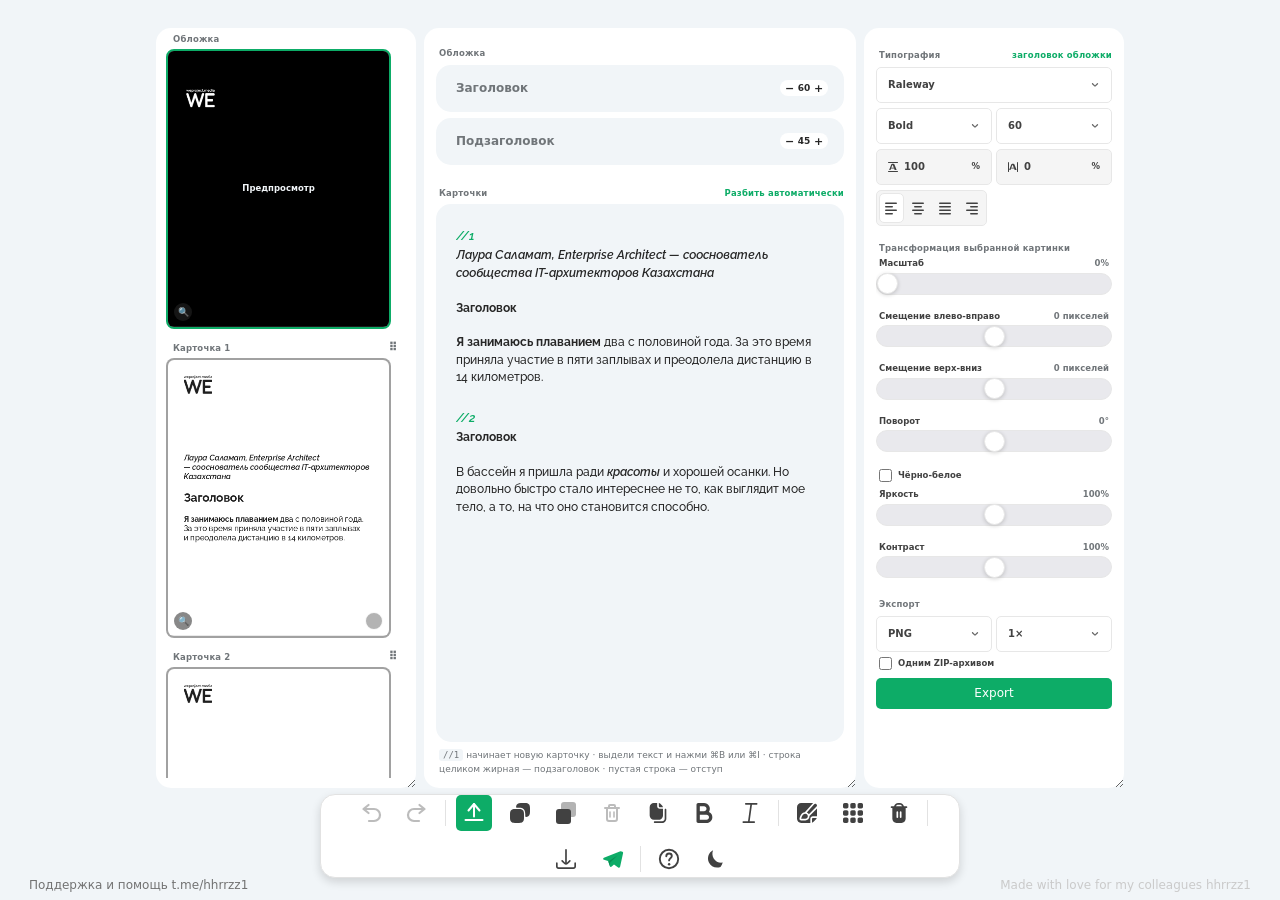
==== index.html @ 438d6b59 "Add stock photo search (Pixabay + Pexels + Openverse) New magnifying-glass button on every non-video" ====
<!DOCTYPE html>
<html lang="ru">
<head>
<meta charset="utf-8">
<meta name="viewport" content="width=device-width, initial-scale=1">
<title>Card Maker</title>
<link rel="manifest" href="manifest.webmanifest">
<meta name="theme-color" content="#0dac67">
<script>
// применяем сохранённый выбор темы до отрисовки CSS, чтобы не мелькала не та тема
try {
  var t = localStorage.getItem('cardmaker.theme.v1');
  if (t === 'dark' || t === 'light') document.documentElement.dataset.theme = t;
} catch (e) { /* приватный режим — тема просто пойдёт по системной настройке */ }
</script>
<style>
@font-face{font-family:'CardFont';font-weight:700;font-style:normal;font-display:block;src:url([data-uri]) format('truetype')}
@font-face{font-family:'CardFont';font-weight:500;font-style:normal;font-display:block;src:url([data-uri]) format('truetype')}
@font-face{font-family:'CardFont';font-weight:600;font-style:italic;font-display:block;src:url([data-uri]) format('truetype')}
:root {
  --bg: #f1f5f8;
  --white: #fff;
  --border: #e2e2e2;
  --hair: #e7e7e7;
  --ink: #272727;
  --muted: #707579;
  --field: #f5f5f5;
  --control: #414141;
  --green: #0dac67;
  --green-dark: #0b9a5c;
  --placeholder: #a1a1a1;
  --scrollbar: #dcdcdc;
  --track: #e9e9ed;
  --footer-muted: #cacaca;
  --footer-link: #727272;
  --menu-hover: #f4f7f9;
  --modal-text: #3d4348;
  --control-hover-border: #cfd6dc;
  --warn: #d98c00;
  --icon-bg: #fff;
  --icon-fg: #414141;
  /* текст/значок поверх постоянно цветной (зелёной/оранжевой) плашки —
     не меняется с темой, в отличие от --white (это цвет поверхности) */
  --on-accent: #fff;
  /* подпись-водяной знак на пустом превью (.frame .empty) лежит поверх
     фиксированного брендового фона (чёрная обложка, серая рамка карточки),
     а не поверх интерфейса — держим её светлой независимо от темы, иначе
     в тёмной теме она сливается с тёмным --bg и становится невидимой */
  --empty-label: #f1f5f8;
  --ui: "Inter", -apple-system, BlinkMacSystemFont, "Segoe UI", system-ui, sans-serif;
}

/*
 * Тёмная тема: по умолчанию следует системной настройке (@media), явный
 * выбор пользователя (кнопка в нижней панели, см. toggleTheme в app.js)
 * перекрывает её через data-theme на <html> — поэтому набор переменных
 * ниже продублирован для обоих случаев, а не вынесен в общий класс.
 * Сами SVG-иконки (brand/icons/*.svg) вставляются в DOM как инлайн-разметка
 * (см. paintIcons) и красятся через var(--icon-bg)/var(--icon-fg)/var(--control) —
 * отдельного набора иконок для тёмной темы не нужно.
 */
@media (prefers-color-scheme: dark) {
  :root:not([data-theme="light"]) {
    --bg: #14171b;
    --white: #1e2227;
    --border: #2c3137;
    --hair: #33383e;
    --ink: #eceef0;
    --muted: #8a919b;
    --field: #262b31;
    --control: #cfd3d8;
    --placeholder: #3a3f46;
    --scrollbar: #3a4046;
    --track: #2b3036;
    --footer-muted: #4b5157;
    --footer-link: #8a919b;
    --menu-hover: #262b31;
    --modal-text: #c7cbd1;
    --control-hover-border: #3d434a;
    --icon-bg: #262b31;
    --icon-fg: #e5e7ea;
  }
}
:root[data-theme="dark"] {
  --bg: #14171b;
  --white: #1e2227;
  --border: #2c3137;
  --hair: #33383e;
  --ink: #eceef0;
  --muted: #8a919b;
  --field: #262b31;
  --control: #cfd3d8;
  --placeholder: #3a3f46;
  --scrollbar: #3a4046;
  --track: #2b3036;
  --footer-muted: #4b5157;
  --footer-link: #8a919b;
  --menu-hover: #262b31;
  --modal-text: #c7cbd1;
  --control-hover-border: #3d434a;
  --icon-bg: #262b31;
  --icon-fg: #e5e7ea;
}

* { box-sizing: border-box; }

html, body {
  margin: 0;
  background: var(--bg);
  color: var(--ink);
  font-family: var(--ui);
  -webkit-font-smoothing: antialiased;
}

body {
  min-height: 100vh;
  padding: 28px 16px 110px;
  display: flex;
  justify-content: center;
  align-items: flex-start;
}

.workspace {
  display: flex;
  gap: 8px;
  width: 968px;
  max-width: 100%;
}

.panel {
  background: var(--white);
  border-radius: 15px;
  height: 797px;
  min-height: 320px;
  min-width: 220px;
  max-height: calc(100vh - 140px);
  display: flex;
  flex-direction: column;
  overflow: hidden;
  /* угол панели можно тянуть, меняя её ширину и высоту */
  resize: both;
}

.panel-previews { width: 260px; flex: none; padding: 7px 10px 10px; }
.panel-editor   { width: 432px; flex: 1 1 auto; min-width: 0; padding: 21px 12px 12px; }
.panel-tools    { width: 260px; flex: none; padding: 23px 12px 12px; }

.scroll { flex: 1; overflow-y: auto; overflow-x: hidden; scrollbar-width: thin; scrollbar-color: var(--scrollbar) transparent; }
.scroll::-webkit-scrollbar { width: 4px; }
.scroll::-webkit-scrollbar-thumb { background: var(--scrollbar); border-radius: 20px; }
.scroll::-webkit-scrollbar-track { background: transparent; }

.section-label {
  font: 600 8.5px/1 var(--ui);
  color: var(--muted);
  letter-spacing: .02em;
  margin: 0 0 7px 3px;
  display: flex;
  align-items: baseline;
  justify-content: space-between;
  gap: 8px;
}
.section-label.spaced { margin-top: 18px; }
.section-label .scope { color: var(--green); text-transform: none; }

.btn-ghost {
  border: 0;
  background: transparent;
  color: var(--green);
  font: 600 8.5px/1 var(--ui);
  letter-spacing: .02em;
  cursor: pointer;
  padding: 0;
  white-space: nowrap;
}
.btn-ghost:hover { color: var(--green-dark); text-decoration: underline; }

.frame .warn {
  display: none;
  position: absolute;
  top: 6px; right: 6px;
  width: 16px; height: 16px;
  border-radius: 50%;
  background: var(--warn);
  color: var(--on-accent);
  font: 700 10px/16px var(--ui);
  text-align: center;
  pointer-events: none;
}
.frame.overflow .warn { display: block; }

.frame .remove-photo {
  display: none;
  position: absolute;
  top: 6px; left: 6px;
  width: 18px; height: 18px;
  border: 0;
  border-radius: 50%;
  background: rgba(39, 39, 39, .55);
  color: var(--on-accent);
  font: 700 10px/18px var(--ui);
  text-align: center;
  padding: 0;
  cursor: pointer;
}
.frame .remove-photo:hover { background: rgba(39, 39, 39, .8); }
.frame.has-photo .remove-photo { display: block; }

.frame .select-badge {
  position: absolute;
  bottom: 6px; right: 6px;
  width: 18px; height: 18px;
  border-radius: 50%;
  border: 1.5px solid rgba(255, 255, 255, .9);
  background: rgba(39, 39, 39, .35);
  padding: 0;
  cursor: pointer;
}
.frame .select-badge:hover { background: rgba(39, 39, 39, .55); }
.frame.multi-selected .select-badge {
  background: var(--green);
  border-color: var(--green);
}
.frame.multi-selected .select-badge::after {
  content: '✓';
  display: block;
  color: var(--on-accent);
  font: 700 11px/16px var(--ui);
}
.frame.multi-selected { box-shadow: 0 0 0 2px var(--green) inset; }

.frame .edit-trim {
  display: none;
  position: absolute;
  bottom: 6px; left: 6px;
  width: 18px; height: 18px;
  border: 0;
  border-radius: 50%;
  background: rgba(39, 39, 39, .55);
  color: var(--on-accent);
  font: 700 9px/18px var(--ui);
  text-align: center;
  padding: 0;
  cursor: pointer;
}
.frame .edit-trim:hover { background: rgba(39, 39, 39, .8); }
.frame.has-video .edit-trim { display: block; }

.frame .play-video {
  display: none;
  position: absolute;
  top: 50%; left: 50%;
  transform: translate(-50%, -50%);
  width: 34px; height: 34px;
  border: 0;
  border-radius: 50%;
  background: rgba(39, 39, 39, .5);
  color: var(--on-accent);
  font: 700 13px/34px var(--ui);
  text-align: center;
  padding: 0 0 0 2px;
  cursor: pointer;
}
.frame .play-video:hover { background: rgba(39, 39, 39, .75); }
.frame.has-video .play-video { display: block; }

/* ------------------------------------------------------------ превью */

.previews { display: flex; flex-direction: column; gap: 12px; padding-right: 6px; }
.preview-item { display: flex; flex-direction: column; gap: 5px; }
.preview-item > .section-label { margin: 0 0 0 7px; }

.frame {
  position: relative;
  width: 100%;
  max-width: 225px;
  border-radius: 8px;
  overflow: hidden;
  background: var(--placeholder);
  border: 2px solid transparent;
  cursor: grab;
  transition: border-color .12s ease;
}
.frame:active { cursor: grabbing; }
.frame.selected { border-color: var(--green); }
.frame.dropping { border-color: var(--green); filter: brightness(1.05); }
.frame.dragging { opacity: .4; }

.drag-handle {
  cursor: grab;
  color: var(--muted);
  font-size: 12px;
  line-height: 1;
  padding: 0 2px;
}
.drag-handle:active { cursor: grabbing; }
.frame canvas { display: block; width: 100%; height: auto; }
.frame .empty {
  position: absolute; inset: 0;
  display: grid; place-items: center;
  font: 600 8.5px/1.5 var(--ui);
  color: var(--empty-label);
  text-align: center; padding: 0 16px;
  pointer-events: none;
}

/* ----------------------------------------------------------- редактор */

.field {
  width: 100%;
  height: 47px;
  background: var(--bg);
  border-radius: 15px;
  display: flex;
  align-items: center;
  gap: 8px;
  padding: 0 16px 0 20px;
  margin-bottom: 6px;
}
.field input {
  flex: 1; min-width: 0;
  border: 0; background: transparent;
  font: 600 12px/1 var(--ui);
  color: var(--ink);
  padding: 0;
}
.field input:focus { outline: none; }
.field input::placeholder { color: var(--muted); }

.stepper {
  flex: none;
  height: 16px;
  min-width: 42px;
  background: var(--white);
  border-radius: 18px;
  display: flex;
  align-items: center;
  justify-content: space-between;
  padding: 0 4px;
}
.stepper button {
  width: 11px; height: 14px;
  border: 0; background: transparent;
  color: var(--ink);
  font: 600 11px/1 var(--ui);
  cursor: pointer; padding: 0;
}
.stepper button:hover { color: var(--green); }
.stepper output {
  font: 600 9px/1 var(--ui);
  color: var(--ink);
  font-variant-numeric: tabular-nums;
  min-width: 18px; text-align: center;
}

.editor-area {
  flex: 1;
  min-height: 200px;
  background: var(--bg);
  border-radius: 15px;
  padding: 18px 20px;
  display: flex;
}
.rich-editor {
  flex: 1;
  overflow-y: auto;
  font: 500 12px/1.45 "CardFont", var(--ui);
  color: var(--ink);
  outline: none;
  white-space: pre-wrap;
  word-break: break-word;
}
.rich-editor:empty::before {
  content: attr(data-placeholder);
  color: var(--muted);
}
.rich-editor b { font-weight: 700; }
.rich-editor i { font-style: italic; }
.rich-editor .ed-card {
  color: var(--green);
  font-weight: 700;
  font-style: italic;
  margin: 6px 0 2px;
}

.markup-hint {
  font: 500 9px/1.5 var(--ui);
  color: var(--muted);
  margin: 7px 3px 0;
}
.markup-hint code {
  font-family: ui-monospace, SFMono-Regular, Menlo, monospace;
  background: var(--bg);
  border-radius: 3px;
  padding: 1px 4px;
}

/* ------------------------------------------------------- панель справа */

.control-row { display: flex; gap: 4px; margin-bottom: 5px; }

.control {
  height: 36px;
  border: .5px solid var(--hair);
  border-radius: 5px;
  background: var(--white);
  display: flex;
  align-items: center;
  gap: 6px;
  padding: 0 11px;
  font: 600 8.5px/1 var(--ui);
  color: var(--control);
  cursor: pointer;
  position: relative;
  flex: 1;
  min-width: 0;
}
.control.wide { width: 100%; }
.control.muted { background: var(--field); cursor: default; }
.control:focus-visible { outline: 2px solid var(--green); outline-offset: 1px; }

.control select {
  appearance: none;
  border: 0; background: transparent;
  font: 600 10px/1 var(--ui);
  color: var(--control);
  cursor: pointer;
  /* нажатие срабатывает по всей плашке, а не по надписи */
  position: absolute;
  inset: 0;
  width: 100%;
  padding: 0 26px 0 11px;
}
.control select:focus { outline: none; }

.control input[type="number"] {
  border: 0; background: transparent;
  font: 600 10px/1 var(--ui);
  color: var(--control);
  width: 100%; min-width: 0;
  height: 100%;
  padding: 0;
  -moz-appearance: textfield;
}
.control input[type="number"]::-webkit-outer-spin-button,
.control input[type="number"]::-webkit-inner-spin-button { -webkit-appearance: none; margin: 0; }
.control input:focus { outline: none; }

.control .icon { flex: none; width: 10px; height: 10px; display: block; }
.control .caret {
  flex: none; width: 10px; height: 10px; opacity: .8;
  margin-left: auto;
  position: relative;
  pointer-events: none;
}
.control:hover { border-color: var(--control-hover-border); }

.align-group {
  height: 36px;
  border: .5px solid var(--hair);
  border-radius: 5px;
  background: var(--field);
  display: flex;
  align-items: center;
  gap: 2px;
  padding: 2px;
  width: 111px;
}
.align-group button {
  width: 27px; height: 30px;
  border: .5px solid transparent;
  border-radius: 5px;
  background: transparent;
  display: grid; place-items: center;
  cursor: pointer;
  color: var(--control);
  padding: 0;
}
.align-group button.active { background: var(--white); border-color: var(--hair); }
.align-group svg { width: 14px; height: 14px; display: block; pointer-events: none; }

.control-check {
  display: flex;
  align-items: center;
  gap: 6px;
  margin: 0 3px 8px;
  font: 600 8.5px/1 var(--ui);
  color: var(--control);
  cursor: pointer;
}
.control-check input { margin: 0; }

.btn-green {
  height: 31px;
  flex: 1;
  background: var(--green);
  color: var(--on-accent);
  border: 0; border-radius: 5px;
  font: 400 12px/1 var(--ui);
  cursor: pointer;
}
.btn-green:hover { background: var(--green-dark); }

.range-row { margin-bottom: 13px; }
.range-head {
  display: flex;
  justify-content: space-between;
  align-items: baseline;
  gap: 8px;
  margin: 0 3px 5px;
  font: 600 8.5px/1 var(--ui);
  color: var(--control);
}
.range-head output { color: var(--muted); font-variant-numeric: tabular-nums; white-space: nowrap; }
.range-row input[type="range"] {
  -webkit-appearance: none; appearance: none;
  width: 100%;
  height: 22px;
  margin: 0;
  background-clip: content-box;
  padding: 7px 0;
  border-radius: 57px;
  background: var(--track);
  border: .5px solid var(--hair);
  cursor: pointer;
}
.range-row input[type="range"]::-webkit-slider-thumb {
  -webkit-appearance: none;
  width: 21px; height: 21px;
  border-radius: 50%;
  background: var(--white);
  border: .5px solid var(--hair);
  box-shadow: 0 1px 4px rgba(0, 0, 0, .18);
  cursor: grab;
}
.range-row input[type="range"]::-moz-range-thumb {
  width: 21px; height: 21px;
  border-radius: 50%;
  background: var(--white);
  border: .5px solid var(--hair);
  box-shadow: 0 1px 4px rgba(0, 0, 0, .18);
  cursor: grab;
}

.page-footer {
  position: fixed;
  left: 0; right: 0; bottom: 6px;
  display: flex;
  justify-content: space-between;
  padding: 0 29px 0 29px;
  font: 400 12px/1.3 var(--ui);
  color: var(--footer-muted);
  pointer-events: none;
}
.page-footer a { color: var(--footer-link); text-decoration: none; pointer-events: auto; }
.page-footer a:hover { color: var(--green); }

.tools-status {
  font: 500 9px/1.4 var(--ui);
  color: var(--muted);
  margin-top: 12px;
  min-height: 26px;
}

.export-progress {
  height: 5px;
  border-radius: 3px;
  background: var(--track);
  margin-top: 10px;
  overflow: hidden;
}
.export-progress[hidden] { display: none; }
.export-progress-bar {
  height: 100%;
  width: 0%;
  background: var(--green);
  transition: width .15s ease;
}

/* -------------------------------------------------------- нижняя панель */

.bar {
  position: fixed;
  left: 50%;
  bottom: calc(22px + env(safe-area-inset-bottom, 0px));
  transform: translateX(-50%);
  max-width: calc(100vw - 24px);
  min-height: 56px;
  flex-wrap: wrap;
  justify-content: center;
  background: var(--white);
  border: 1px solid var(--border);
  border-radius: 15px;
  box-shadow: 0 4px 10.1px rgba(0, 0, 0, .14);
  display: flex;
  align-items: center;
  gap: 10px;
  padding: 0 15px;
  z-index: 30;
}
.bar button {
  border: 0; background: transparent;
  padding: 0; cursor: pointer;
  border-radius: 5px;
  display: grid; place-items: center;
  width: 36px; height: 36px;
  flex: none;
}
.bar button svg { display: block; width: 36px; height: 36px; }
.bar button.small svg { width: 30px; height: 30px; }
.bar button:hover { filter: brightness(.94); }
.bar button:disabled { opacity: .35; cursor: default; pointer-events: none; }
.bar button.active { box-shadow: 0 0 0 2px var(--green); border-radius: 7px; }
.bar .sep { width: 1px; height: 26px; background: var(--border); flex: none; }

/* -------------------------------------------------------------- меню */

.modal {
  position: fixed;
  inset: 0;
  background: rgba(20, 28, 36, .38);
  display: grid;
  place-items: center;
  z-index: 60;
  padding: 24px;
}
.modal[hidden] { display: none; }
.modal-card {
  position: relative;
  background: var(--white);
  border-radius: 15px;
  width: 560px;
  max-width: 100%;
  max-height: 80vh;
  overflow-y: auto;
  padding: 26px 30px 30px;
  box-shadow: 0 18px 50px rgba(0, 0, 0, .22);
}
.modal-close {
  position: absolute;
  top: 14px; right: 14px;
  width: 26px; height: 26px;
  border: 0; border-radius: 6px;
  background: var(--bg);
  color: var(--muted);
  cursor: pointer;
  font-size: 12px;
}
.modal-close:hover { color: var(--ink); }
.modal-body h2 { font: 600 17px/1.3 var(--ui); margin: 0 0 4px; }
.modal-body h3 { font: 600 12px/1.3 var(--ui); margin: 18px 0 5px; color: var(--green); }
.modal-body p { font: 400 12px/1.55 var(--ui); margin: 0; color: var(--modal-text); }

.video-trim-row { margin-top: 16px; }
.video-trim-row + .video-trim-row { padding-top: 16px; border-top: 1px solid var(--hair); }
.video-trim-row .section-label { margin-bottom: 6px; }
.video-trim-actions { display: flex; justify-content: flex-end; gap: 10px; margin-top: 18px; }

.vt-video-wrap { margin-top: 10px; border-radius: 10px; overflow: hidden; background: #000; }
.vt-video-wrap video { display: block; width: 100%; max-height: 220px; }

.vt-scrubber {
  position: relative;
  height: 26px;
  margin-top: 10px;
  background: var(--track);
  border: .5px solid var(--hair);
  border-radius: 6px;
}
.vt-fill {
  position: absolute;
  top: 0; bottom: 0;
  background: var(--green);
  opacity: .3;
  border-radius: 6px;
  pointer-events: none;
}
.vt-handle {
  position: absolute;
  top: -3px; bottom: -3px;
  width: 12px;
  transform: translateX(-50%);
  border: 0; border-radius: 4px;
  background: var(--green);
  box-shadow: 0 1px 4px rgba(0, 0, 0, .25);
  cursor: ew-resize;
  padding: 0;
  touch-action: none;
}
.vt-handle:hover, .vt-handle:active { background: var(--green-dark); }

.vt-fields { align-items: center; margin-top: 10px; }
.vt-preview-btn { flex: none; white-space: nowrap; }

.modal-card-wide { width: 860px; }

.sp-controls { display: flex; gap: 8px; margin-top: 14px; }
.sp-query {
  flex: 1;
  height: 36px;
  border: .5px solid var(--hair);
  border-radius: 5px;
  background: var(--white);
  padding: 0 11px;
  font: 600 12px/1 var(--ui);
  color: var(--ink);
}
.sp-query::placeholder { color: var(--muted); }
.sp-query:focus { outline: 2px solid var(--green); outline-offset: 1px; }
.sp-orientation { flex: none; width: 168px; }
#spSearchBtn { flex: none; width: auto; padding: 0 18px; }

.sp-status {
  font: 500 9px/1.4 var(--ui);
  color: var(--muted);
  min-height: 14px;
  margin: 10px 0 0;
}

.sp-grid {
  display: grid;
  grid-template-columns: repeat(auto-fill, minmax(140px, 1fr));
  gap: 8px;
  margin-top: 10px;
  max-height: 50vh;
  overflow-y: auto;
}
.sp-thumb {
  position: relative;
  border: 0;
  border-radius: 8px;
  overflow: hidden;
  background: var(--field);
  aspect-ratio: 4 / 3;
  padding: 0;
  cursor: pointer;
}
.sp-thumb img { display: block; width: 100%; height: 100%; object-fit: cover; }
.sp-thumb:hover { box-shadow: 0 0 0 2px var(--green) inset; }
.sp-source {
  position: absolute;
  bottom: 4px; left: 4px;
  padding: 2px 6px;
  border-radius: 4px;
  background: rgba(0, 0, 0, .55);
  color: var(--on-accent);
  font: 600 8px/1.4 var(--ui);
}
.sp-more-row { display: flex; justify-content: center; margin-top: 14px; }

.frame .find-photo {
  display: none;
  position: absolute;
  bottom: 6px; left: 6px;
  width: 18px; height: 18px;
  border: 0;
  border-radius: 50%;
  background: rgba(39, 39, 39, .55);
  color: var(--on-accent);
  font: 700 9px/18px var(--ui);
  text-align: center;
  padding: 0;
  cursor: pointer;
}
.frame .find-photo:hover { background: rgba(39, 39, 39, .8); }
.frame:not(.has-video) .find-photo { display: block; }

.menu {
  position: fixed;
  z-index: 50;
  min-width: 190px;
  background: var(--white);
  border: 1px solid var(--border);
  border-radius: 10px;
  box-shadow: 0 8px 24px rgba(0, 0, 0, .14);
  padding: 5px;
  display: none;
}
.menu.open { display: block; }
.menu button {
  display: flex; align-items: center; gap: 8px;
  width: 100%; border: 0; background: transparent;
  text-align: left;
  font: 500 12px/1 var(--ui);
  color: var(--ink);
  padding: 8px 9px; border-radius: 6px; cursor: pointer;
}
.menu button:hover { background: var(--menu-hover); }
.menu button .tick { width: 12px; color: var(--green); }
.menu hr { border: 0; border-top: 1px solid var(--border); margin: 5px 2px; }
.menu .group-label { font: 600 10px/1 var(--ui); color: var(--muted); padding: 7px 9px 5px; }

.slider { padding: 6px 9px 10px; }
.slider-head {
  display: flex; justify-content: space-between; align-items: baseline;
  font: 500 12px/1 var(--ui); color: var(--ink); margin-bottom: 7px;
}
.slider-head output { font: 600 11px/1 var(--ui); color: var(--muted); font-variant-numeric: tabular-nums; }
.slider input[type="range"] { width: 100%; margin: 0; accent-color: var(--green); cursor: pointer; }

/* ------------------------------------------------------------ адаптив */

/* --- планшет и узкое окно: панели в столбик */
@media (max-width: 1000px) {
  body { padding: 18px 12px 120px; }
  .workspace { flex-wrap: wrap; justify-content: center; width: 100%; }
  .panel {
    height: auto;
    max-height: none;
    /* на узком экране панели тянутся сами, ручной размер только мешает */
    resize: none;
    width: 100% !important;
    max-width: 460px;
  }
  .panel-editor { order: -1; }
  .editor-area { min-height: 260px; }
  .previews { align-items: center; }
  .scroll { max-height: 60vh; }
}

/* --- телефон */
@media (max-width: 560px) {
  body { padding: 12px 8px 132px; }
  .panel { border-radius: 12px; }
  .panel-previews { padding: 8px; }
  .panel-editor, .panel-tools { padding: 14px 10px; }
  .field { padding: 0 12px 0 14px; }
  .control-row { flex-wrap: wrap; }
  .control, .align-group { min-width: 110px; }
  .bar { gap: 6px; padding: 8px 10px; }
  .bar button { width: 32px; height: 32px; }
  .bar button svg { width: 32px; height: 32px; }
  .bar button.small svg { width: 27px; height: 27px; }
  .bar .sep { display: none; }
  .page-footer { position: static; padding: 14px 4px 0; flex-direction: column; gap: 4px; align-items: center; }
  .modal-card { padding: 22px 18px 24px; }
}

/* --- мышь есть не везде: на сенсорных экранах цели крупнее */
@media (hover: none) {
  .stepper button { width: 18px; height: 20px; }
  .icon-btn { width: 24px; height: 24px; }
}

/* --- очень широкий экран: не растягиваем бесконечно */
@media (min-width: 1500px) {
  .workspace { width: 1100px; }
}

@media (prefers-reduced-motion: reduce) { * { transition: none !important; } }

</style>
</head>
<body>

<div class="workspace">

  <!-- ---------------------------------------------------- превью -->
  <section class="panel panel-previews" aria-label="Превью карточек">
    <div class="scroll">
      <div class="previews" id="previews"></div>
    </div>
  </section>

  <!-- --------------------------------------------------- редактор -->
  <section class="panel panel-editor" aria-label="Текст карточек">
    <p class="section-label">Обложка</p>

    <div class="field">
      <input type="text" id="coverTitle" placeholder="Заголовок">
      <div class="stepper" data-for="coverTitle">
        <button type="button" data-step="-1" aria-label="Меньше">−</button>
        <output id="coverTitleSize">60</output>
        <button type="button" data-step="1" aria-label="Больше">+</button>
      </div>
    </div>

    <div class="field">
      <input type="text" id="coverBody" placeholder="Подзаголовок">
      <div class="stepper" data-for="coverBody">
        <button type="button" data-step="-1" aria-label="Меньше">−</button>
        <output id="coverBodySize">45</output>
        <button type="button" data-step="1" aria-label="Больше">+</button>
      </div>
    </div>

    <p class="section-label spaced">
      Карточки
      <button type="button" class="btn-ghost" id="btnAutoSplit"
        title="Разбить вставленный текст на карточки по объёму — режет по абзацам так, чтобы текст помещался на карточку">Разбить автоматически</button>
    </p>
    <div class="editor-area">
      <div id="cardsText" class="rich-editor" contenteditable="true" spellcheck="false"
           role="textbox" aria-multiline="true" aria-label="Текст карточек"
           data-placeholder="//1 — новая карточка. Наберите текст, выделите и нажмите ⌘B или ⌘I"></div>
    </div>
    <p class="markup-hint">
      <code>//1</code> начинает новую карточку · выдели текст и нажми ⌘B или ⌘I ·
      строка целиком жирная — подзаголовок · пустая строка — отступ
    </p>
  </section>

  <!-- ------------------------------------------------ инструменты -->
  <section class="panel panel-tools" aria-label="Типографика и экспорт">
    <div class="scroll">
      <p class="section-label">Типография <span class="scope" id="typoScope"></span></p>

      <div class="control-row">
        <label class="control wide">
          <select id="fontFamily" aria-label="Шрифт">
            <option>Raleway</option>
          </select>
          <span class="caret" data-icon="caret"></span>
        </label>
      </div>

      <div class="control-row">
        <label class="control">
          <select id="fontWeight" aria-label="Начертание">
            <option value="Medium">Medium</option>
            <option value="Bold">Bold</option>
          </select>
          <span class="caret" data-icon="caret"></span>
        </label>
        <label class="control">
          <select id="fontSize" aria-label="Кегль">
            <option>34</option><option>36</option><option>38</option><option>40</option>
            <option>42</option><option>44</option><option>48</option><option>52</option>
            <option>54</option><option>60</option><option>64</option><option>68</option>
            <option>72</option>
          </select>
          <span class="caret" data-icon="caret"></span>
        </label>
      </div>

      <div class="control-row">
        <label class="control muted" title="Межстрочное расстояние">
          <span class="icon" data-icon="line-height"></span>
          <input type="number" id="lineHeight" min="80" max="250" step="1" value="122" aria-label="Межстрочное расстояние, %">
          <span>%</span>
        </label>
        <label class="control muted" title="Межбуквенное расстояние">
          <span class="icon" data-icon="letter-spacing"></span>
          <input type="number" id="letterSpacing" min="-10" max="50" step="1" value="0" aria-label="Межбуквенное расстояние, %">
          <span>%</span>
        </label>
      </div>

      <div class="control-row">
        <div class="align-group" id="alignGroup" role="group" aria-label="Выключка">
          <button type="button" data-align="left" class="active" aria-label="По левому краю">
            <svg viewBox="0 0 14 14" fill="currentColor"><rect x="1" y="1.5" width="12" height="1.6" rx=".8"/><rect x="1" y="5" width="8" height="1.6" rx=".8"/><rect x="1" y="8.5" width="12" height="1.6" rx=".8"/><rect x="1" y="12" width="8" height="1.6" rx=".8"/></svg>
          </button>
          <button type="button" data-align="center" aria-label="По центру">
            <svg viewBox="0 0 14 14" fill="currentColor"><rect x="1" y="1.5" width="12" height="1.6" rx=".8"/><rect x="3" y="5" width="8" height="1.6" rx=".8"/><rect x="1" y="8.5" width="12" height="1.6" rx=".8"/><rect x="3" y="12" width="8" height="1.6" rx=".8"/></svg>
          </button>
          <button type="button" data-align="justify" aria-label="По ширине">
            <svg viewBox="0 0 14 14" fill="currentColor"><rect x="1" y="1.5" width="12" height="1.6" rx=".8"/><rect x="1" y="5" width="12" height="1.6" rx=".8"/><rect x="1" y="8.5" width="12" height="1.6" rx=".8"/><rect x="1" y="12" width="12" height="1.6" rx=".8"/></svg>
          </button>
          <button type="button" data-align="right" aria-label="По правому краю">
            <svg viewBox="0 0 14 14" fill="currentColor"><rect x="1" y="1.5" width="12" height="1.6" rx=".8"/><rect x="5" y="5" width="8" height="1.6" rx=".8"/><rect x="1" y="8.5" width="12" height="1.6" rx=".8"/><rect x="5" y="12" width="8" height="1.6" rx=".8"/></svg>
          </button>
        </div>
      </div>

      <p class="section-label spaced">Трансформация выбранной картинки</p>

      <div class="range-row">
        <div class="range-head"><span>Масштаб</span><output id="scaleOut">0%</output></div>
        <input type="range" id="rngScale" min="0" max="150" step="1" value="0" aria-label="Масштаб картинки">
      </div>
      <div class="range-row">
        <div class="range-head"><span>Смещение влево-вправо</span><output id="offsetXOut">0 пикселей</output></div>
        <input type="range" id="rngOffsetX" min="-800" max="800" step="1" value="0" aria-label="Смещение по горизонтали">
      </div>
      <div class="range-row">
        <div class="range-head"><span>Смещение верх-вниз</span><output id="offsetYOut">0 пикселей</output></div>
        <input type="range" id="rngOffsetY" min="-800" max="800" step="1" value="0" aria-label="Смещение по вертикали">
      </div>
      <div class="range-row">
        <div class="range-head"><span>Поворот</span><output id="rotateOut">0°</output></div>
        <input type="range" id="rngRotate" min="-180" max="180" step="1" value="0" aria-label="Поворот картинки">
      </div>
      <label class="control-check">
        <input type="checkbox" id="chkGrayscale">
        <span>Чёрно-белое</span>
      </label>
      <div class="range-row">
        <div class="range-head"><span>Яркость</span><output id="brightnessOut">100%</output></div>
        <input type="range" id="rngBrightness" min="50" max="150" step="1" value="100" aria-label="Яркость картинки">
      </div>
      <div class="range-row">
        <div class="range-head"><span>Контраст</span><output id="contrastOut">100%</output></div>
        <input type="range" id="rngContrast" min="50" max="150" step="1" value="100" aria-label="Контраст картинки">
      </div>

      <p class="section-label spaced">Экспорт</p>
      <div class="control-row">
        <label class="control">
          <select id="exportFormat" aria-label="Формат файла">
            <option value="png">PNG</option>
            <option value="jpeg">JPG</option>
          </select>
          <span class="caret" data-icon="caret"></span>
        </label>
        <label class="control" title="Разрешение экспорта — умножает 1080×… на 2 или 3">
          <select id="exportScale" aria-label="Разрешение экспорта">
            <option value="1">1×</option>
            <option value="2">2×</option>
            <option value="3">3×</option>
          </select>
          <span class="caret" data-icon="caret"></span>
        </label>
      </div>
      <label class="control-check">
        <input type="checkbox" id="exportZip">
        <span>Одним ZIP-архивом</span>
      </label>
      <div class="control-row">
        <button class="btn-green" id="btnExportMain" type="button">Export</button>
      </div>

      <div class="export-progress" id="exportProgress" hidden>
        <div class="export-progress-bar" id="exportProgressBar"></div>
      </div>
      <p class="tools-status" id="status"></p>
    </div>
  </section>

</div>

<!-- --------------------------------------------------- нижняя панель -->
<div class="bar">
  <button id="btnUndo" type="button" title="Отменить (⌘Z)" data-icon="undo"></button>
  <button id="btnRedo" type="button" title="Повторить (⌘⇧Z)" data-icon="redo"></button>
  <span class="sep"></span>
  <button id="btnImport" type="button" title="Импорт фото или видео" data-icon="import"></button>
  <button id="btnCopy" type="button" title="Скопировать выделенную карточку" data-icon="copy"></button>
  <button id="btnDuplicate" type="button" title="Дублировать выбранную карточку" data-icon="duplicate"></button>
  <button id="btnDeleteSelected" type="button" title="Удалить отмеченные карточки" data-icon="delete-selected" disabled></button>
  <button id="btnPaste" type="button" title="Вставить фото из буфера обмена" data-icon="paste"></button>
  <button id="btnBold" type="button" title="Жирный (⌘B)" data-icon="bold"></button>
  <button id="btnItalic" type="button" title="Курсив (⌘I)" data-icon="italic"></button>
  <span class="sep"></span>
  <button id="btnFormat" class="small" type="button" title="Формат карточки" data-icon="format"></button>
  <button id="btnTemplates" type="button" title="Шаблоны проекта" data-icon="templates"></button>
  <button id="btnClear" type="button" title="Очистить рабочую зону" data-icon="clear"></button>
  <span class="sep"></span>
  <button id="btnExportBar" type="button" title="Экспортировать все карточки" data-icon="export"></button>
  <button id="btnTelegram" type="button" title="Отправить карточки в Telegram" data-icon="telegram"></button>
  <span class="sep"></span>
  <button id="btnHelp" type="button" title="Инструкция" data-icon="help"></button>
  <button id="btnTheme" type="button" title="Тёмная тема" data-icon="theme"></button>
</div>

<footer class="page-footer">
  <a href="https://t.me/hhrrzz1" target="_blank" rel="noopener">Поддержка и помощь t.me/hhrrzz1</a>
  <span>Made with love for my colleagues hhrrzz1</span>
</footer>

<div class="modal" id="helpModal" role="dialog" aria-modal="true" aria-label="Инструкция" hidden>
  <div class="modal-card">
    <button class="modal-close" id="helpClose" type="button" aria-label="Закрыть">✕</button>
    <div class="modal-body" id="helpBody"></div>
  </div>
</div>

<div class="modal" id="videoTrimModal" role="dialog" aria-modal="true" aria-label="Обрезка видео" hidden>
  <div class="modal-card">
    <div class="modal-body">
      <h2 id="videoTrimTitle">Обрезка видео</h2>
      <p id="videoTrimHint">Для каждого видео на карточке укажи начало и конец нужного фрагмента, в секундах.</p>
      <div id="videoTrimBody"></div>
      <div class="video-trim-actions">
        <button type="button" class="btn-ghost" id="videoTrimCancel">Отмена</button>
        <button type="button" class="btn-green" id="videoTrimConfirm">Экспортировать</button>
      </div>
    </div>
  </div>
</div>

<div class="modal" id="stockPhotoModal" role="dialog" aria-modal="true" aria-label="Поиск фото" hidden>
  <div class="modal-card modal-card-wide">
    <button class="modal-close" id="stockPhotoClose" type="button" aria-label="Закрыть">✕</button>
    <div class="modal-body">
      <h2>Поиск фото</h2>
      <p>Pixabay, Pexels и Openverse — только фото не меньше 720 пикселей по каждой стороне.</p>
      <div class="sp-controls">
        <input type="text" id="spQuery" class="sp-query" placeholder="Что ищем?">
        <label class="control sp-orientation">
          <select id="spOrientation" aria-label="Ориентация">
            <option value="">Любая ориентация</option>
            <option value="horizontal">Горизонтальная</option>
            <option value="vertical">Вертикальная</option>
          </select>
          <span class="caret" data-icon="caret"></span>
        </label>
        <button type="button" class="btn-green" id="spSearchBtn">Искать</button>
      </div>
      <p class="sp-status" id="spStatus"></p>
      <div class="sp-grid" id="spGrid"></div>
      <div class="sp-more-row">
        <button type="button" class="btn-ghost" id="spMore" hidden>Показать ещё</button>
      </div>
    </div>
  </div>
</div>

<div class="menu" id="menu" role="menu"></div>

<input type="file" id="filePicker" accept="image/*,video/*" multiple hidden>
<input type="file" id="assetPicker" accept="image/png,image/webp,image/jpeg,image/svg+xml" hidden>

<script>
const ICONS = {
  'bold': '<svg width="36" height="36" viewBox="0 0 36 36" fill="none" xmlns="http://www.w3.org/2000/svg"> <rect width="36" height="36" rx="5" fill="var(--icon-bg)"/> <g clip-path="url(#clip0_2025_693)"> <path d="M22.9617 16.8859C23.508 16.0033 23.8085 14.9906 23.8318 13.9528C23.8552 12.915 23.6007 11.8899 23.0946 10.9835C22.5885 10.0772 21.8493 9.32264 20.9535 8.79808C20.0578 8.27351 19.0381 7.99799 18 8.00007H12.1667C11.7246 8.00007 11.3007 8.17567 10.9882 8.48823C10.6756 8.80079 10.5 9.22471 10.5 9.66674V26.3334C10.5 26.7754 10.6756 27.1994 10.9882 27.5119C11.3007 27.8245 11.7246 28.0001 12.1667 28.0001H20.5C21.8279 28.0015 23.1164 27.5494 24.1523 26.7187C25.1882 25.8881 25.9095 24.7285 26.1966 23.4321C26.4838 22.1357 26.3196 20.7801 25.7313 19.5896C25.1431 18.3992 24.1659 17.4453 22.9617 16.8859V16.8859ZM13.8333 11.3334H18C18.663 11.3334 19.2989 11.5968 19.7678 12.0656C20.2366 12.5345 20.5 13.1704 20.5 13.8334C20.5 14.4964 20.2366 15.1323 19.7678 15.6012C19.2989 16.07 18.663 16.3334 18 16.3334H13.8333V11.3334ZM20.5 24.6667H13.8333V19.6667H20.5C21.163 19.6667 21.7989 19.9301 22.2678 20.399C22.7366 20.8678 23 21.5037 23 22.1667C23 22.8298 22.7366 23.4657 22.2678 23.9345C21.7989 24.4033 21.163 24.6667 20.5 24.6667V24.6667Z" fill="var(--icon-fg)"/> </g> <defs> <clipPath id="clip0_2025_693"> <rect width="20" height="20" fill="white" transform="translate(8 8)"/> </clipPath> </defs> </svg>',
  'caret': '<svg width="10" height="10" viewBox="0 0 10 10" fill="none" xmlns="http://www.w3.org/2000/svg"> <path d="M7.94214 3.27249C7.88409 3.21442 7.81518 3.16834 7.73932 3.13691C7.66347 3.10547 7.58216 3.08929 7.50005 3.08929C7.41794 3.08929 7.33664 3.10547 7.26078 3.13691C7.18493 3.16834 7.11601 3.21442 7.05797 3.27249L5.14714 5.18291C5.10807 5.22197 5.05509 5.24391 4.99984 5.24391C4.9446 5.24391 4.89162 5.22197 4.85255 5.18291L2.94214 3.27249C2.82494 3.15525 2.66597 3.08936 2.5002 3.08932C2.33443 3.08928 2.17543 3.15509 2.05818 3.27229C1.94093 3.38948 1.87504 3.54845 1.875 3.71422C1.87496 3.88 1.94078 4.039 2.05797 4.15624L3.9688 6.06708C4.10422 6.20251 4.265 6.30995 4.44194 6.38324C4.61888 6.45654 4.80853 6.49427 5.00005 6.49427C5.19158 6.49427 5.38122 6.45654 5.55817 6.38324C5.73511 6.30995 5.89588 6.20251 6.0313 6.06708L7.94214 4.15624C8.05931 4.03904 8.12513 3.8801 8.12513 3.71437C8.12513 3.54864 8.05931 3.3897 7.94214 3.27249Z" fill="var(--control)"/> </svg>',
  'clear': '<svg width="36" height="36" viewBox="0 0 36 36" fill="none" xmlns="http://www.w3.org/2000/svg"> <rect width="36" height="36" rx="5" fill="var(--icon-bg)"/> <path d="M25.4999 11.3333H22.9166C22.5179 9.39465 20.8125 8.0025 18.8333 8H17.1666C15.1873 8.0025 13.4819 9.39465 13.0833 11.3333H10.4999C10.0397 11.3333 9.66663 11.7064 9.66663 12.1666C9.66663 12.6269 10.0397 13 10.4999 13H11.3333V23.8333C11.336 26.1334 13.1999 27.9973 15.4999 28H20.4999C22.8 27.9973 24.6639 26.1334 24.6666 23.8333V13H25.4999C25.9602 13 26.3333 12.6269 26.3333 12.1667C26.3333 11.7064 25.9602 11.3333 25.4999 11.3333ZM17.1666 22.1667C17.1666 22.6269 16.7935 23 16.3333 23C15.873 23 15.4999 22.6269 15.4999 22.1667V17.1667C15.4999 16.7064 15.873 16.3334 16.3333 16.3334C16.7935 16.3334 17.1666 16.7064 17.1666 17.1667V22.1667H17.1666ZM20.4999 22.1667C20.4999 22.6269 20.1269 23 19.6666 23C19.2064 23 18.8333 22.6269 18.8333 22.1667V17.1667C18.8333 16.7064 19.2064 16.3334 19.6666 16.3334C20.1269 16.3334 20.4999 16.7064 20.4999 17.1667V22.1667ZM14.8091 11.3333C15.1636 10.3352 16.1075 9.66793 17.1666 9.66664H18.8333C19.8924 9.66793 20.8364 10.3352 21.1908 11.3333H14.8091Z" fill="var(--icon-fg)"/> </svg>',
  'copy': '<svg width="36" height="36" viewBox="0 0 36 36" fill="none" xmlns="http://www.w3.org/2000/svg"> <rect width="36" height="36" rx="5" fill="var(--icon-bg)"/> <path d="M22 18.9V23.1C22 26.6 20.6 28 17.1 28H12.9C9.4 28 8 26.6 8 23.1V18.9C8 15.4 9.4 14 12.9 14H17.1C20.6 14 22 15.4 22 18.9Z" fill="var(--icon-fg)"/> <path d="M23.1 8H18.9C15.8169 8 14.371 9.09409 14.0698 11.739C14.0067 12.2923 14.465 12.75 15.0219 12.75H17.1C21.3 12.75 23.25 14.7 23.25 18.9V20.9781C23.25 21.535 23.7077 21.9933 24.261 21.9303C26.9059 21.629 28 20.1831 28 17.1V12.9C28 9.4 26.6 8 23.1 8Z" fill="var(--icon-fg)"/> </svg>',
  'delete-selected': '<svg width="36" height="36" viewBox="0 0 36 36" fill="none" xmlns="http://www.w3.org/2000/svg"> <rect width="36" height="36" rx="5" fill="var(--icon-bg)"/> <path d="M11 13H25" stroke="var(--icon-fg)" stroke-width="2" stroke-linecap="round"/> <path d="M15 13V11C15 10.4477 15.4477 10 16 10H20C20.5523 10 21 10.4477 21 11V13" stroke="var(--icon-fg)" stroke-width="2" stroke-linecap="round" stroke-linejoin="round"/> <path d="M13 13V24C13 25.1046 13.8954 26 15 26H21C22.1046 26 23 25.1046 23 24V13" stroke="var(--icon-fg)" stroke-width="2" stroke-linecap="round" stroke-linejoin="round"/> <path d="M16 17V22" stroke="var(--icon-fg)" stroke-width="1.6" stroke-linecap="round"/> <path d="M20 17V22" stroke="var(--icon-fg)" stroke-width="1.6" stroke-linecap="round"/> </svg>',
  'duplicate': '<svg width="36" height="36" viewBox="0 0 36 36" fill="none" xmlns="http://www.w3.org/2000/svg"> <rect width="36" height="36" rx="5" fill="var(--icon-bg)"/> <rect x="13" y="7" width="15" height="15" rx="3" fill="var(--icon-fg)" fill-opacity="0.4"/> <rect x="8" y="14" width="15" height="15" rx="3" fill="var(--icon-fg)"/> </svg>',
  'export': '<svg width="36" height="36" viewBox="0 0 36 36" fill="none" xmlns="http://www.w3.org/2000/svg"> <rect width="36" height="36" rx="5" fill="var(--icon-bg)"/> <g clip-path="url(#clip0_2024_536)"> <path d="M16.2318 23.1017C17.2078 24.0783 18.7907 24.0788 19.7674 23.1028C19.7677 23.1024 19.7681 23.1021 19.7685 23.1017L22.4443 20.4259C22.753 20.0845 22.7265 19.5575 22.3851 19.2488C22.0672 18.9614 21.5833 18.962 21.266 19.25L18.8277 21.6892L18.8335 8.83336C18.8335 8.37309 18.4604 8 18.0001 8C17.5399 8 17.1668 8.37309 17.1668 8.83332L17.1593 21.6733L14.7343 19.25C14.4087 18.9246 13.881 18.9248 13.5556 19.2504C13.2302 19.5761 13.2304 20.1038 13.556 20.4292L16.2318 23.1017Z" fill="var(--icon-fg)"/> <path d="M27.1667 21.3333C26.7064 21.3333 26.3334 21.7064 26.3334 22.1666V25.5C26.3334 25.9602 25.9603 26.3333 25.5 26.3333H10.5C10.0398 26.3333 9.66668 25.9602 9.66668 25.5V22.1667C9.66668 21.7064 9.29359 21.3334 8.83336 21.3334C8.37309 21.3333 8 21.7064 8 22.1667V25.5C8 26.8807 9.1193 28 10.5 28H25.5C26.8807 28 28 26.8807 28 25.5V22.1667C28 21.7064 27.6269 21.3333 27.1667 21.3333Z" fill="var(--icon-fg)"/> </g> <defs> <clipPath id="clip0_2024_536"> <rect width="20" height="20" fill="white" transform="translate(8 8)"/> </clipPath> </defs> </svg>',
  'format': '<svg width="30" height="30" viewBox="0 0 30 30" fill="none" xmlns="http://www.w3.org/2000/svg"> <rect width="30" height="30" rx="4.16667" fill="var(--icon-bg)"/> <g clip-path="url(#clip0_2024_629)"> <path d="M16.9007 16.2133L24.5157 8.59829C25.1485 7.96646 25.2566 6.72431 24.1615 6.04579C23.2245 5.58462 22.4998 5.97771 22.1624 6.37161L14.8557 14.4642C15.7119 14.8053 16.431 15.4204 16.9007 16.2133Z" fill="var(--icon-fg)"/> <path d="M9.16663 20.8333H13.3333C14.714 20.8333 15.8333 19.714 15.8333 18.3333C15.8333 16.9526 14.714 15.8333 13.3333 15.8333C9.99995 15.8333 9.16663 20.8333 9.16663 20.8333Z" fill="var(--icon-fg)"/> <path d="M18.3333 20.8333C18.3333 19.4526 19.4526 18.3333 20.8333 18.3333H25V10.4708L17.4667 18.0042C17.4759 18.115 17.5 18.2209 17.5 18.3334C17.4972 20.6334 15.6334 22.4973 13.3333 22.5H9.16668C8.24621 22.5001 7.49992 21.754 7.4998 20.8336C7.4998 20.7416 7.50738 20.6498 7.5225 20.5592C7.90082 18.2909 9.44582 14.5309 12.85 14.1992L20.9208 5.26082C21.0001 5.18094 21.0836 5.10527 21.1708 5.03414C21.0575 5.025 20.9492 5 20.8333 5H9.16668C6.86664 5.00277 5.00277 6.86664 5 9.16668V20.8334C5.00277 23.1334 6.86664 24.9973 9.16668 25H18.3334V20.8333H18.3333Z" fill="var(--icon-fg)"/> <path d="M20.8333 20C20.3731 20 20 20.3731 20 20.8333V24.75C20.5879 24.5484 21.1228 24.2168 21.565 23.78L23.78 21.565C24.2168 21.1228 24.5484 20.5879 24.75 20H20.8333Z" fill="var(--icon-fg)"/> </g> <defs> <clipPath id="clip0_2024_629"> <rect width="20" height="20" fill="white" transform="translate(5 5)"/> </clipPath> </defs> </svg>',
  'help': '<svg xmlns="http://www.w3.org/2000/svg" viewBox="0 0 36 36" fill="none"> <rect width="36" height="36" rx="5" fill="var(--icon-bg)"/> <circle cx="18" cy="18" r="9.2" stroke="var(--icon-fg)" stroke-width="1.9"/> <path d="M15.3 15.2c0-1.5 1.2-2.7 2.8-2.7 1.5 0 2.7 1.1 2.7 2.5 0 2.3-2.7 2.2-2.7 4.4" stroke="var(--icon-fg)" stroke-width="1.9" stroke-linecap="round"/> <circle cx="18.1" cy="23.2" r="1.25" fill="var(--icon-fg)"/> </svg>',
  'import': '<svg width="36" height="36" viewBox="0 0 36 36" fill="none" xmlns="http://www.w3.org/2000/svg"> <rect width="36" height="36" rx="5" fill="#0DAC67"/> <path d="M18 9V21.5" stroke="white" stroke-width="2" stroke-linecap="round"/> <path d="M12.5 15.5L18 9L23.5 15.5" stroke="white" stroke-width="2" stroke-linecap="round" stroke-linejoin="round"/> <path d="M9.5 25H26.5" stroke="white" stroke-width="2" stroke-linecap="round"/> </svg>',
  'italic': '<svg width="36" height="36" viewBox="0 0 36 36" fill="none" xmlns="http://www.w3.org/2000/svg"> <rect width="36" height="36" rx="5" fill="var(--icon-bg)"/> <path d="M24.6667 8H13.8333C13.6123 8 13.4004 8.0878 13.2441 8.24408C13.0878 8.40036 13 8.61232 13 8.83333C13 9.05435 13.0878 9.26631 13.2441 9.42259C13.4004 9.57887 13.6123 9.66667 13.8333 9.66667H18.295L16.0225 26.3333H11.3333C11.1123 26.3333 10.9004 26.4211 10.7441 26.5774C10.5878 26.7337 10.5 26.9457 10.5 27.1667C10.5 27.3877 10.5878 27.5996 10.7441 27.7559C10.9004 27.9122 11.1123 28 11.3333 28H22.1667C22.3877 28 22.5996 27.9122 22.7559 27.7559C22.9122 27.5996 23 27.3877 23 27.1667C23 26.9457 22.9122 26.7337 22.7559 26.5774C22.5996 26.4211 22.3877 26.3333 22.1667 26.3333H17.705L19.9775 9.66667H24.6667C24.8877 9.66667 25.0996 9.57887 25.2559 9.42259C25.4122 9.26631 25.5 9.05435 25.5 8.83333C25.5 8.61232 25.4122 8.40036 25.2559 8.24408C25.0996 8.0878 24.8877 8 24.6667 8V8Z" fill="var(--icon-fg)"/> </svg>',
  'letter-spacing': '<svg width="10" height="10" viewBox="0 0 10 10" fill="none" xmlns="http://www.w3.org/2000/svg"> <path d="M1.10892 8L3.1511 2.74478C3.27817 2.40896 3.46423 2.15028 3.7093 1.96876C3.95436 1.77815 4.34918 1.68285 4.89376 1.68285C5.34758 1.68285 5.7061 1.76908 5.96931 1.94153C6.23252 2.11398 6.43674 2.38173 6.58196 2.74478L8.65138 8H6.67727L6.09184 6.48879H3.0558L2.51121 8H1.10892ZM3.35532 5.76721H5.75148L4.96183 3.56166C4.9346 3.47089 4.89376 3.38921 4.8393 3.3166C4.79392 3.23491 4.70316 3.19406 4.56701 3.19406C4.41271 3.19406 4.30833 3.23491 4.25388 3.3166C4.2085 3.38921 4.16765 3.47089 4.13135 3.56166L3.35532 5.76721Z" fill="var(--control)"/> <rect x="1" width="10" height="1" rx="0.5" transform="rotate(90 1 0)" fill="var(--control)"/> <rect x="10" width="10" height="1" rx="0.5" transform="rotate(90 10 0)" fill="var(--control)"/> </svg>',
  'line-height': '<svg width="10" height="10" viewBox="0 0 10 10" fill="none" xmlns="http://www.w3.org/2000/svg"> <path d="M1.10892 8L3.1511 2.74478C3.27817 2.40896 3.46423 2.15028 3.7093 1.96876C3.95436 1.77815 4.34918 1.68285 4.89376 1.68285C5.34758 1.68285 5.7061 1.76908 5.96931 1.94153C6.23252 2.11398 6.43674 2.38173 6.58196 2.74478L8.65138 8H6.67727L6.09184 6.48879H3.0558L2.51121 8H1.10892ZM3.35532 5.76721H5.75148L4.96183 3.56166C4.9346 3.47089 4.89376 3.38921 4.8393 3.3166C4.79392 3.23491 4.70316 3.19406 4.56701 3.19406C4.41271 3.19406 4.30833 3.23491 4.25388 3.3166C4.2085 3.38921 4.16765 3.47089 4.13135 3.56166L3.35532 5.76721Z" fill="var(--control)"/> <rect y="9" width="10" height="1" rx="0.5" fill="var(--control)"/> <rect width="10" height="1" rx="0.5" fill="var(--control)"/> </svg>',
  'paste': '<svg width="36" height="36" viewBox="0 0 36 36" fill="none" xmlns="http://www.w3.org/2000/svg"> <rect width="36" height="36" rx="5" fill="var(--icon-bg)"/> <path d="M18.8334 11.3333C18.8334 11.5543 18.9212 11.7663 19.0775 11.9226C19.2338 12.0789 19.4457 12.1667 19.6667 12.1667H22.9717C22.9104 11.6256 22.6729 11.1196 22.2959 10.7267L20.3926 8.76083C19.9762 8.33879 19.4238 8.07781 18.8334 8.02417V11.3333ZM17.1667 11.3333V8H13.8334C12.7288 8.00132 11.6697 8.44073 10.8886 9.22185C10.1075 10.003 9.66807 11.062 9.66675 12.1667V20.5C9.66807 21.6047 10.1075 22.6637 10.8886 23.4448C11.6697 24.2259 12.7288 24.6653 13.8334 24.6667H18.8334C19.9381 24.6653 20.9971 24.2259 21.7782 23.4448C22.5593 22.6637 22.9988 21.6047 23.0001 20.5V13.8333H19.6667C19.0037 13.8333 18.3678 13.5699 17.899 13.1011C17.4301 12.6323 17.1667 11.9964 17.1667 11.3333V11.3333ZM22.1667 28H14.6667C14.4457 28 14.2338 27.9122 14.0775 27.7559C13.9212 27.5996 13.8334 27.3877 13.8334 27.1667C13.8334 26.9457 13.9212 26.7337 14.0775 26.5774C14.2338 26.4211 14.4457 26.3333 14.6667 26.3333H22.1667C22.8298 26.3333 23.4657 26.0699 23.9345 25.6011C24.4034 25.1323 24.6667 24.4964 24.6667 23.8333V14.6667C24.6667 14.4457 24.7545 14.2337 24.9108 14.0774C25.0671 13.9211 25.2791 13.8333 25.5001 13.8333C25.7211 13.8333 25.9331 13.9211 26.0893 14.0774C26.2456 14.2337 26.3334 14.4457 26.3334 14.6667V23.8333C26.3321 24.938 25.8927 25.997 25.1116 26.7782C24.3305 27.5593 23.2714 27.9987 22.1667 28V28Z" fill="var(--icon-fg)"/> </svg>',
  'redo': '<svg width="36" height="36" viewBox="0 0 36 36" fill="none" xmlns="http://www.w3.org/2000/svg"> <rect width="36" height="36" rx="5" fill="var(--icon-bg)"/> <path d="M24 14H15C11.6863 14 9 16.6863 9 20C9 23.3137 11.6863 26 15 26H20" stroke="var(--icon-fg)" stroke-width="2.2" stroke-linecap="round"/> <path d="M20.5 10L25.5 14L20.5 18" stroke="var(--icon-fg)" stroke-width="2.2" stroke-linecap="round" stroke-linejoin="round"/> </svg>',
  'telegram': '<svg xmlns="http://www.w3.org/2000/svg" viewBox="0 0 36 36" fill="none"> <rect width="36" height="36" rx="5" fill="var(--icon-bg)"/> <path d="M26.4 10.3 9.9 16.7c-1 .4-1 1.8.1 2.1l4.1 1.3 1.6 5c.3.9 1.4 1.1 2 .5l2.3-2.2 4.2 3.1c.7.5 1.7.1 1.9-.7l3-13.7c.2-1-.8-1.9-1.7-1.5z" fill="#0dac67"/> <path d="m14.4 20.4 9.3-6.2-7.5 7.2-.3 3.4-1.5-4.4z" fill="#0a8d54"/> </svg>',
  'templates': '<svg width="36" height="36" viewBox="0 0 36 36" fill="none" xmlns="http://www.w3.org/2000/svg"> <rect width="36" height="36" rx="5" fill="var(--icon-bg)"/> <g clip-path="url(#clip0_2024_599)"> <path d="M9.66668 22.5833H11.75C12.6705 22.5833 13.4167 23.3295 13.4167 24.25V26.3333C13.4167 27.2538 12.6705 28 11.75 28H9.66668C8.74621 28 8 27.2538 8 26.3333V24.25C8 23.3295 8.74621 22.5833 9.66668 22.5833Z" fill="var(--icon-fg)"/> <path d="M27.2651 22.8683C26.9901 22.682 26.6655 22.5827 26.3334 22.5833H24.2501C23.3296 22.5833 22.5834 23.3294 22.5834 24.2499V26.3333C22.5834 27.2538 23.3296 27.9999 24.2501 27.9999H26.3334C27.2539 27.9999 28.0001 27.2538 28.0001 26.3333V24.2499C28 23.6958 27.7245 23.178 27.2651 22.8683Z" fill="var(--icon-fg)"/> <path d="M9.66668 15.2917H11.75C12.6705 15.2917 13.4167 16.0379 13.4167 16.9584V19.0417C13.4167 19.9622 12.6705 20.7084 11.75 20.7084H9.66668C8.74621 20.7083 8 19.9622 8 19.0417V16.9584C8 16.0379 8.74621 15.2917 9.66668 15.2917Z" fill="var(--icon-fg)"/> <path d="M27.2651 15.5766C26.9901 15.3904 26.6655 15.2911 26.3334 15.2916H24.2501C23.3296 15.2916 22.5834 16.0378 22.5834 16.9583V19.0416C22.5834 19.9621 23.3296 20.7083 24.2501 20.7083H26.3334C27.2538 20.7083 28.0001 19.9621 28.0001 19.0416V16.9583C28 16.4042 27.7245 15.8864 27.2651 15.5766Z" fill="var(--icon-fg)"/> <path d="M9.66668 8H11.75C12.6705 8 13.4167 8.74621 13.4167 9.66668V11.75C13.4167 12.6705 12.6705 13.4167 11.75 13.4167H9.66668C8.74621 13.4167 8 12.6705 8 11.75V9.66668C8 8.74621 8.74621 8 9.66668 8Z" fill="var(--icon-fg)"/> <path d="M19.9733 22.8683C19.6984 22.682 19.3737 22.5827 19.0416 22.5833H16.9583C16.0378 22.5833 15.2916 23.3294 15.2916 24.2499V26.3333C15.2916 27.2537 16.0378 27.9999 16.9583 27.9999H19.0416C19.9621 27.9999 20.7083 27.2538 20.7083 26.3333V24.2499C20.7082 23.6958 20.4328 23.178 19.9733 22.8683Z" fill="var(--icon-fg)"/> <path d="M19.9733 15.5766C19.6984 15.3904 19.3737 15.2911 19.0416 15.2916H16.9583C16.0378 15.2916 15.2916 16.0378 15.2916 16.9583V19.0416C15.2916 19.9621 16.0378 20.7083 16.9583 20.7083H19.0416C19.9621 20.7083 20.7083 19.9621 20.7083 19.0416V16.9583C20.7082 16.4042 20.4328 15.8864 19.9733 15.5766Z" fill="var(--icon-fg)"/> <path d="M19.9733 8.28494C19.6984 8.09869 19.3737 7.99939 19.0416 7.99994H16.9583C16.0378 7.99994 15.2916 8.74615 15.2916 9.66662V11.7499C15.2916 12.6704 16.0378 13.4166 16.9583 13.4166H19.0416C19.9621 13.4166 20.7083 12.6704 20.7083 11.7499V9.66662C20.7082 9.11252 20.4328 8.59467 19.9733 8.28494Z" fill="var(--icon-fg)"/> <path d="M27.7151 8.735C27.4053 8.27555 26.8875 8.00008 26.3334 8H24.2501C23.3296 8 22.5834 8.74621 22.5834 9.66668V11.75C22.5834 12.6705 23.3296 13.4167 24.2501 13.4167H26.3334C27.2539 13.4167 28.0001 12.6705 28.0001 11.75V9.66668C28.0006 9.33457 27.9013 9.00996 27.7151 8.735Z" fill="var(--icon-fg)"/> </g> <defs> <clipPath id="clip0_2024_599"> <rect width="20" height="20" fill="white" transform="translate(8 8)"/> </clipPath> </defs> </svg>',
  'theme': '<svg width="36" height="36" viewBox="0 0 36 36" fill="none" xmlns="http://www.w3.org/2000/svg"> <rect width="36" height="36" rx="5" fill="var(--icon-bg)"/> <path d="M23.5 25.9C19 27.7 13.8 25.7 11.8 21.2C9.8 16.7 11.7 11.4 16.1 9.3C15 11.9 15.2 14.9 16.7 17.4C18.6 20.6 22.2 22.2 25.7 21.6C25.3 23.3 24.6 24.7 23.5 25.9Z" fill="var(--icon-fg)"/> </svg>',
  'undo': '<svg width="36" height="36" viewBox="0 0 36 36" fill="none" xmlns="http://www.w3.org/2000/svg"> <rect width="36" height="36" rx="5" fill="var(--icon-bg)"/> <path d="M12 14H21C24.3137 14 27 16.6863 27 20C27 23.3137 24.3137 26 21 26H16" stroke="var(--icon-fg)" stroke-width="2.2" stroke-linecap="round"/> <path d="M15.5 10L10.5 14L15.5 18" stroke="var(--icon-fg)" stroke-width="2.2" stroke-linecap="round" stroke-linejoin="round"/> </svg>'
};

const BUNDLED_BRAND = {
  logo: "[data-uri]",
  logoDark: "[data-uri]",
};

/*
 * Ядро отрисовки карточек на Canvas.
 * Все размеры вёрстки — в LAYOUTS, сняты пиксельным замером с макетов.
 */

const FORMATS = {
  '1080×1350': [1080, 1350],
  '1080×1080': [1080, 1080],
  '1080×1920': [1080, 1920],
};
const DEFAULT_FORMAT = '1080×1350';

const REF_HEIGHT = 1350;      // высота, под которую сняты отступы
const EDGE_GUARD = 24;        // страховка от переполнения текстом
const LOGO_GAP = 20;          // отступ между низом логотипа и первой строкой текста
const WRAP_TOLERANCE = 1.005; // допуск переноса (разница метрик макета и браузера)
const ASCENT_RATIO = 0.94;    // метрика Raleway: верх строки от базовой линии
const HEADING_SCALE = 1.5;    // строка целиком жирная крупнее обычной в полтора раза

const INK = '#202020';
const WHITE = '#ffffff';

const FAMILY = 'CardFont';
const WEIGHTS = { Medium: 500, Bold: 700 };
const ITALIC_WEIGHT = 600;    // начертание SemiBold Italic

const LAYOUTS = {
  // Обложка: фото на всю карточку, белый текст снизу
  cover: {
    marginX: 88, marginBottom: 230,
    logo: { left: 88, top: 185, w: 140, h: 95 }, logoVariant: 'light',
    lineHeight: 1.0, gapTitleBody: 10,
    titleSize: 60, bodySize: 45,
    titleUpper: true, bodyUpper: false,
    titleWeight: 'Bold', bodyWeight: 'Medium',
    titleColor: WHITE, bodyColor: WHITE,
    useGradient: true, anchor: 'bottom',
    photoMode: 'full',
  },
  // Карточка с фото: фото полосой сверху, чёрный текст на белом.
  // Текстовый блок прижат к низу с постоянным отступом и растёт вверх.
  cardPhoto: {
    marginX: 76, marginBottom: 85,
    // полоса фотографии подстраивается под объём текста
    photoHeight: 467, photoMinHeight: 240, photoMaxHeight: 1180,
    gapPhotoText: 85,
    logo: { left: 76, top: 75, w: 140, h: 95 }, logoVariant: 'light',
    lineHeight: 1.22,
    headingSize: 54, bodySize: 36,
    textColor: INK, bg: WHITE,
    useGradient: false, anchor: 'bottom',
    photoMode: 'band',
  },
  // Карточка без фото: белый фон, текстовый блок по центру
  cardPlain: {
    marginX: 76, marginBottom: 85,
    logo: { left: 76, top: 75, w: 140, h: 95 }, logoVariant: 'dark',
    lineHeight: 1.22,
    headingSize: 60, bodySize: 38,
    textColor: INK, bg: WHITE,
    useGradient: false, anchor: 'center',
    photoMode: 'none',
  },
};

function layoutFor(card) {
  if (card.kind === 'cover') return LAYOUTS.cover;
  return (card.usePhoto && card.img) ? LAYOUTS.cardPhoto : LAYOUTS.cardPlain;
}

/* Настройки типографики по умолчанию для карточки. */
function defaultTypography(card) {
  const L = layoutFor(card);
  return {
    weight: 'Medium',
    size: card.kind === 'cover' ? L.bodySize : L.bodySize,
    headingSize: card.kind === 'cover' ? L.titleSize : L.headingSize,
    lineHeight: Math.round(L.lineHeight * 100),
    letterSpacing: 0,
    align: 'left',
  };
}

function scaleV(value, height) {
  return height === REF_HEIGHT ? value : Math.round(value * height / REF_HEIGHT);
}

/* --------------------------------------------------------------- разметка */

/*
 * Разбирает текст карточек.
 *   //1+  начинает карточку с фотографией
 *   //2-  начинает карточку без фотографии
 * Внутри: пустая строка = отступ, **жирный**, _курсив_.
 */
function parseCards(text) {
  const cards = [];
  let current = null;
  for (const rawLine of String(text || '').split('\n')) {
    const marker = rawLine.trim().match(/^\/\/\s*(\d+)?\s*([+-])?\s*$/);
    if (marker) {
      // "//1" — шаблон выбирается сам: без фото плоский, с фото — с фотографией.
      // "//1-" запрещает фото, "//1+" то же, что и без знака.
      // marker хранит саму метку — по ней в app.js собирается стабильный
      // ключ карточки, чтобы фото и настройки не переезжали на другую
      // карточку при вставке/удалении карточек выше по тексту.
      current = { usePhoto: marker[2] !== '-', lines: [], marker: rawLine.trim() };
      cards.push(current);
      continue;
    }
    if (!current) {
      if (!rawLine.trim()) continue;     // текст до первой метки игнорируем
      current = { usePhoto: true, lines: [], marker: '' };
      cards.push(current);
    }
    current.lines.push(rawLine);
  }
  // хвостовые пустые строки не влияют на вёрстку
  for (const card of cards) {
    while (card.lines.length && !card.lines[card.lines.length - 1].trim()) card.lines.pop();
  }
  return cards;
}

/*
 * Посимвольная модель текста.
 *
 * Разметка хранится строкой, но редактировать удобнее посимвольно:
 * у каждого символа своё начертание и, если задан, свой кегль.
 * Это позволяет менять жирность и размер именно у выделенного куска.
 *
 * Токены: **жирный**, _курсив_, ⟨48⟩кегль⟨/⟩
 */
const SIZE_OPEN = '\u27e8';    // ⟨
const SIZE_CLOSE = '\u27e9';   // ⟩

function markupToChars(text) {
  const chars = [];
  let bold = false, italic = false, size = null;
  const src = String(text || '');
  let i = 0;
  while (i < src.length) {
    if (src.startsWith('**', i)) { bold = !bold; i += 2; continue; }
    if (src[i] === '_') { italic = !italic; i += 1; continue; }
    if (src[i] === SIZE_OPEN) {
      const close = src.indexOf(SIZE_CLOSE, i);
      const body = close > i ? src.slice(i + 1, close) : '';
      if (close > i && /^\/?\d*$/.test(body)) {
        size = body.startsWith('/') || body === '' ? null : Number(body);
        i = close + 1;
        continue;
      }
    }
    chars.push({ ch: src[i], bold, italic, size });
    i += 1;
  }
  return chars;
}

function sameStyle(a, b) {
  return a.bold === b.bold && a.italic === b.italic && a.size === b.size;
}

function charsToMarkup(chars) {
  let out = '';
  let i = 0;
  while (i < chars.length) {
    const start = chars[i];
    if (start.ch === '\n') { out += '\n'; i += 1; continue; }

    let j = i;
    let text = '';
    while (j < chars.length && chars[j].ch !== '\n' && sameStyle(chars[j], start)) {
      text += chars[j].ch;
      j += 1;
    }
    let piece = text;
    if (start.italic) piece = '_' + piece + '_';
    if (start.bold) piece = '**' + piece + '**';
    if (start.size) piece = SIZE_OPEN + start.size + SIZE_CLOSE + piece + SIZE_OPEN + '/' + SIZE_CLOSE;
    out += piece;
    i = j;
  }
  return out;
}

/* Текст без разметки — то, что видит пользователь. */
function markupToPlain(text) {
  return markupToChars(text).map(c => c.ch).join('');
}

/* Разбивает строку разметки на куски с одинаковым оформлением. */
function parseRuns(line) {
  const chars = markupToChars(line);
  const runs = [];
  for (const c of chars) {
    const last = runs[runs.length - 1];
    if (last && sameStyle(last, c)) last.text += c.ch;
    else runs.push({ text: c.ch, bold: c.bold, italic: c.italic, size: c.size });
  }
  return runs.filter(r => r.text.length);
}

/* Строка целиком жирная — это подзаголовок, он набирается крупнее. */
function isHeading(line) {
  const chars = markupToChars(line).filter(c => c.ch.trim());
  return chars.length > 0 && chars.every(c => c.bold);
}

/* ------------------------------------------------------------- измерение */

function runSize(run, size) {
  return run && run.size ? run.size : size;
}

function fontSpec(size, { bold, italic }, weightName) {
  if (italic) return `italic ${ITALIC_WEIGHT} ${size}px ${FAMILY}, sans-serif`;
  const weight = bold ? 700 : (WEIGHTS[weightName] || 500);
  return `${weight} ${size}px ${FAMILY}, sans-serif`;
}

function applyLetterSpacing(ctx, size, percent) {
  const px = (percent || 0) / 100 * size;
  if ('letterSpacing' in ctx) ctx.letterSpacing = px.toFixed(2) + 'px';
  return px;
}

function measureRun(ctx, run, size, style, spacingPx) {
  ctx.font = fontSpec(runSize(run, size), run, style.weight);
  const m = ctx.measureText(run.text);
  const supported = 'letterSpacing' in ctx;
  // если браузер не умеет letterSpacing — добавляем вручную
  return m.width + (supported ? 0 : spacingPx * run.text.length);
}

/* --------------------------------------------------------------- перенос */

/*
 * Короткие служебные слова не должны оставаться в конце строки.
 * Такое слово склеивается со следующим в неразрывную группу.
 */
const GLUE_WORDS = new Set([
  'в', 'во', 'на', 'к', 'ко', 'с', 'со', 'у', 'о', 'об', 'обо', 'от', 'ото',
  'до', 'из', 'изо', 'за', 'по', 'под', 'над', 'при', 'про', 'для', 'без',
  'не', 'ни', 'и', 'а', 'но', 'да', 'же', 'ли', 'бы', 'то', 'как', 'что',
  'или', 'их', 'его', 'её', 'ее', 'мы', 'вы', 'он', 'она', 'они', 'я',
  'a', 'an', 'the', 'in', 'on', 'at', 'to', 'of', 'by', 'is', 'or', 'and',
]);

function isGlueWord(text) {
  const clean = text.replace(/[«»"'(]/g, '').toLowerCase();
  return clean.length > 0 && (clean.length <= 2 || GLUE_WORDS.has(clean));
}

/*
 * Раскладывает строку разметки в готовые строки с кусками текста.
 * Перенос только целыми словами, без дефисов.
 */
function layoutParagraph(ctx, runs, size, style, maxWidth) {
  const spacingPx = applyLetterSpacing(ctx, size, style.letterSpacing);
  const limit = maxWidth * WRAP_TOLERANCE;

  // разворачиваем в последовательность слов с сохранением начертания
  const words = [];
  for (const run of runs) {
    const parts = run.text.split(/(\s+)/);
    for (const part of parts) {
      if (!part) continue;
      words.push({ text: part, bold: run.bold, italic: run.italic, size: run.size,
                   space: /^\s+$/.test(part) });
    }
  }
  for (const word of words) word.width = measureRun(ctx, word, size, style, spacingPx);

  // собираем неразрывные группы: «в» + пробел + следующее слово
  const groups = [];
  let i = 0;
  while (i < words.length) {
    if (words[i].space) { groups.push({ space: true, parts: [words[i]], width: words[i].width }); i++; continue; }
    const parts = [words[i]];
    let width = words[i].width;
    let j = i + 1;
    while (
      style.keepShortWords !== false &&
      isGlueWord(parts[parts.length - 1].text) &&
      words[j] && words[j].space && words[j + 1] && !words[j + 1].space
    ) {
      parts.push(words[j], words[j + 1]);
      width += words[j].width + words[j + 1].width;
      j += 2;
    }
    groups.push({ space: false, parts, width });
    i = j;
  }

  const lines = [];
  let line = [], width = 0;

  const flush = () => {
    while (line.length && line[line.length - 1].space) line.pop();
    if (line.length) lines.push(line);
    line = []; width = 0;
  };

  for (const group of groups) {
    if (!group.space && width + group.width > limit && line.length) flush();
    if (group.space && !line.length) continue;   // пробел в начале строки не нужен
    for (const part of group.parts) line.push(Object.assign({}, part));
    width += group.width;
  }
  flush();

  return lines.map(parts => {
    let inkAscent = 0, inkDescent = 0, maxSize = size;
    for (const p of parts) {
      maxSize = Math.max(maxSize, runSize(p, size));
      ctx.font = fontSpec(runSize(p, size), p, style.weight);
      const m = ctx.measureText(p.text);
      if (typeof m.actualBoundingBoxAscent === 'number') {
        inkAscent = Math.max(inkAscent, m.actualBoundingBoxAscent);
        inkDescent = Math.max(inkDescent, m.actualBoundingBoxDescent);
      }
    }
    return {
      parts,
      width: parts.reduce((s, p) => s + p.width, 0),
      inkAscent, inkDescent, maxSize,
    };
  });
}

/* ------------------------------------------------------------- рисование */

function drawLine(ctx, line, size, style, x, baseline, maxWidth, color, isLast) {  applyLetterSpacing(ctx, size, style.letterSpacing);
  ctx.fillStyle = color;

  let cursor = x;
  let extraPerGap = 0;

  if (style.align === 'center') {
    cursor = x + (maxWidth - line.width) / 2;
  } else if (style.align === 'right') {
    cursor = x + (maxWidth - line.width);
  } else if (style.align === 'justify' && !isLast) {
    const gaps = line.parts.filter(p => p.space).length;
    if (gaps > 0) extraPerGap = (maxWidth - line.width) / gaps;
  }

  const manual = !('letterSpacing' in ctx) && Math.abs(style.letterSpacing || 0) > 0.01;
  const spacingPx = (style.letterSpacing || 0) / 100 * size;

  for (const part of line.parts) {
    ctx.font = fontSpec(runSize(part, size), part, style.weight);
    if (manual) {
      // старые браузеры не умеют ctx.letterSpacing — рисуем посимвольно
      let x = cursor;
      for (const ch of part.text) {
        ctx.fillText(ch, x, baseline);
        x += ctx.measureText(ch).width + spacingPx;
      }
    } else {
      ctx.fillText(part.text, cursor, baseline);
    }
    cursor += part.width + (part.space ? extraPerGap : 0);
  }
}

/*
 * Затемнение под текстом на обложке. Рисуется, а не берётся картинкой,
 * поэтому подстраивается под любой формат и настраивается ползунками.
 */
const GRADIENT_DEFAULTS = { height: 0.37, opacity: 0.51, softness: 0.37, color: '0, 0, 0' };

function drawGradient(ctx, W, H, g) {
  const height = Math.min(Math.max(g.height, 0.01), 1);
  const softness = Math.min(Math.max(g.softness, 0.01), 1);
  const color = g.color || GRADIENT_DEFAULTS.color;
  const top = H * (1 - height);
  const grad = ctx.createLinearGradient(0, top, 0, H);
  grad.addColorStop(0, `rgba(${color}, 0)`);
  grad.addColorStop(softness, `rgba(${color}, ${g.opacity})`);
  grad.addColorStop(1, `rgba(${color}, ${g.opacity})`);
  ctx.fillStyle = grad;
  ctx.fillRect(0, top, W, H - top);
}

/*
 * Логотип вписывается в рамку по видимой части: прозрачные поля в файле
 * обрезаются, поэтому положение не зависит от того, с каким запасом
 * сохранён файл.
 */
function drawLogo(ctx, logo, L) {
  if (!logo || !logo.img) return;
  const box = L.logo;
  const sw = logo.sw || logo.img.width;
  const sh = logo.sh || logo.img.height;
  const scale = Math.min(box.w / sw, box.h / sh);
  ctx.drawImage(logo.img, logo.sx || 0, logo.sy || 0, sw, sh,
    box.left, box.top, Math.round(sw * scale), Math.round(sh * scale));
}

function coverCrop(img, targetW, targetH, zoom, panX, panY) {
  // у HTMLVideoElement .width/.height — это HTML-атрибуты (обычно 0), а
  // настоящий размер кадра — videoWidth/videoHeight; у HTMLImageElement их
  // просто нет, тогда используем .width/.height как раньше
  const iw = img.videoWidth || img.width;
  const ih = img.videoHeight || img.height;
  const baseScale = Math.max(targetW / iw, targetH / ih);
  const scale = baseScale * Math.max(zoom, 1);
  const drawW = iw * scale;
  const drawH = ih * scale;
  const maxLeft = Math.max(0, drawW - targetW);
  const maxTop = Math.max(0, drawH - targetH);
  const left = Math.min(Math.max(maxLeft / 2 + panX, 0), maxLeft);
  const top = Math.min(Math.max(maxTop / 2 + panY, 0), maxTop);
  return { drawW, drawH, dx: -left, dy: -top,
           panX: left - maxLeft / 2, panY: top - maxTop / 2 };
}

/*
 * Строка для ctx.filter из настроек ч/б, яркости и контраста карточки.
 * 100% яркости/контраста — нейтральное значение, ничего не меняет.
 */
function photoFilterCss(card) {
  const parts = [];
  if (card.grayscale) parts.push('grayscale(100%)');
  const brightness = card.brightness || 100;
  if (brightness !== 100) parts.push(`brightness(${brightness}%)`);
  const contrast = card.contrast || 100;
  if (contrast !== 100) parts.push(`contrast(${contrast}%)`);
  return parts.length ? parts.join(' ') : 'none';
}

/*
 * Рисует фотографию в область (0,0,W,H) с масштабом, сдвигом и поворотом.
 * При повороте область докрывается с запасом, чтобы по углам не было пустот.
 */
function drawPhoto(ctx, img, W, H, card) {
  const angle = ((card.rotate || 0) * Math.PI) / 180;
  const cos = Math.abs(Math.cos(angle));
  const sin = Math.abs(Math.sin(angle));
  // размер площадки, которую нужно закрыть, чтобы после поворота не было щелей
  const needW = W * cos + H * sin;
  const needH = W * sin + H * cos;

  const c = coverCrop(img, needW, needH, card.zoom, card.panX, card.panY);

  ctx.save();
  // старые браузеры без ctx.filter просто рисуют фото без ч/б/яркости/контраста —
  // деградирует мягко, как letterSpacing чуть выше по файлу
  if ('filter' in ctx) ctx.filter = photoFilterCss(card);
  ctx.translate(W / 2, H / 2);
  if (angle) ctx.rotate(angle);
  ctx.drawImage(img, c.dx - needW / 2, c.dy - needH / 2, c.drawW, c.drawH);
  ctx.restore();

  return { panX: c.panX, panY: c.panY };
}

/* ---------------------------------------------------------------- сборка */

/*
 * Собирает готовый блок строк карточки: возвращает список
 * { line, size, baselineOffset, pitch } и общую высоту.
 */
function buildBlock(ctx, card, L, style, maxWidth) {
  const bodySize = style.size;
  const headingSize = style.headingSize;
  const lh = style.lineHeight / 100;
  const bodyPitch = Math.round(bodySize * lh);
  const items = [];
  let total = 0;

  if (card.kind === 'cover') {
    const push = (text, size, upper, blockStyle) => {
      if (!text || !text.trim()) return;
      const runs = parseRuns(upper ? text.toUpperCase() : text);
      const pitch = Math.round(size * (blockStyle.lineHeight / 100));
      const lines = layoutParagraph(ctx, runs, size, blockStyle, maxWidth);
      if (items.length) { total += L.gapTitleBody; items.push({ gap: L.gapTitleBody }); }
      for (const line of lines) {
        items.push({ line, size, pitch, style: blockStyle,
                     isLast: line === lines[lines.length - 1] });
        total += pitch;
      }
    };
    // у заголовка и подзаголовка свои настройки: начертание, трекинг, выключка
    const titleStyle = Object.assign({}, style, { weight: L.titleWeight }, card.titleStyle || {});
    const bodyStyle = Object.assign({}, style, { weight: L.bodyWeight }, card.bodyStyle || {});
    push(card.title, headingSize, L.titleUpper, titleStyle);
    push(card.body, bodySize, L.bodyUpper, bodyStyle);
    return { items, total };
  }

  for (const raw of card.lines) {
    if (!raw.trim()) {                  // пустая строка = отступ в одну строку
      items.push({ gap: bodyPitch });
      total += bodyPitch;
      continue;
    }
    // строка целиком жирная — подзаголовок: кегль в полтора раза больше обычного
    const size = isHeading(raw) ? Math.round(bodySize * HEADING_SCALE) : bodySize;
    const runs = parseRuns(raw);
    const lines = layoutParagraph(ctx, runs, size, style, maxWidth);
    lines.forEach((line, i) => {
      // в строке могут быть куски разного кегля — шаг считаем по самому крупному
      const pitch = Math.round((line.maxSize || size) * lh);
      items.push({ line, size, pitch, style, isLast: i === lines.length - 1 });
      total += pitch;
    });
  }
  return { items, total };
}

/*
 * Рисует карточку. Координаты — в единицах карточки (1080xH), масштаб
 * задаётся снаружи через ctx.setTransform, поэтому переносы строк
 * в превью и в экспорте одинаковые.
 */
function renderCard(ctx, card, size, assets, gradient) {
  const [W, H] = size;
  const L = layoutFor(card);
  const hasPhoto = Boolean(card.usePhoto && card.img);
  const style = Object.assign(defaultTypography(card), card.style || {});
  let panX = card.panX, panY = card.panY;

  ctx.save();
  ctx.textBaseline = 'alphabetic';
  ctx.textAlign = 'left';

  // --- сначала раскладываем текст: от его высоты зависит полоса фотографии
  const maxWidth = W - L.marginX * 2;
  const { items, total } = buildBlock(ctx, card, L, style, maxWidth);

  const drawable = items.filter(it => it.line);
  const first = drawable[0];
  const last = drawable[drawable.length - 1];
  // в макете отступы отмерены до самих букв, а не до строки целиком,
  // поэтому привязываемся к «чернилам» первой и последней строки
  const topInk = first ? Math.round(first.size * ASCENT_RATIO) - first.line.inkAscent : 0;
  const bottomInk = last ? last.pitch - (Math.round(last.size * ASCENT_RATIO) + last.line.inkDescent) : 0;

  const marginBottom = scaleV(L.marginBottom, H);
  const gapPhoto = L.gapPhotoText ? scaleV(L.gapPhotoText, H) : 0;

  /*
   * Полоса фотографии подстраивается под текст: отступ от низа фото до текста
   * и отступ от текста до низа карточки всегда равны 85. Когда текста много,
   * текст поднимается вверх и полоса сжимается.
   */
  let bandH = 0;
  if (hasPhoto && L.photoMode === 'band') {
    // textInk — верх самих букв первой строки, от него и отмеряем 85
    const textInk = total > 0 ? H - marginBottom - total + bottomInk + topInk : H - marginBottom;
    bandH = Math.round(textInk - gapPhoto);
    bandH = Math.max(scaleV(L.photoMinHeight, H), Math.min(bandH, scaleV(L.photoMaxHeight, H)));
  }

  // --- фон и фотография
  ctx.fillStyle = L.bg || '#000000';
  ctx.fillRect(0, 0, W, H);

  if (hasPhoto && L.photoMode === 'full') {
    const c = drawPhoto(ctx, card.img, W, H, card);
    panX = c.panX; panY = c.panY;
  } else if (hasPhoto && L.photoMode === 'band') {
    ctx.save();
    ctx.beginPath();
    ctx.rect(0, 0, W, bandH);
    ctx.clip();
    const c = drawPhoto(ctx, card.img, W, bandH, card);
    ctx.restore();
    panX = c.panX; panY = c.panY;
  }

  if (L.useGradient && gradient && gradient.opacity > 0) drawGradient(ctx, W, H, gradient);

  drawLogo(ctx, L.logoVariant === 'dark' ? (assets.logoDark || assets.logo)
                                         : (assets.logo || assets.logoDark), L);

  // --- текст
  // overflow: текста больше, чем помещается в отведённое место без наложения
  // на фото/логотип или верхний край карточки — сигнал для UI подсветить карточку
  let overflow = false;
  if (total > 0) {
    let y;
    const logoBottom = L.logo.top + L.logo.h + LOGO_GAP;
    if (L.anchor === 'bottom') {
      y = H - marginBottom - total + bottomInk;
      // если полоса упёрлась в минимум, текст начинается сразу под ней
      if (hasPhoto && L.photoMode === 'band') {
        const floor = bandH + gapPhoto - topInk;
        if (y < floor) { y = floor; overflow = true; }
      }
      if (y < EDGE_GUARD) overflow = true;
      // фото на всю карточку (обложка) логотип не сдвигает — только предупреждаем
      if (!hasPhoto || L.photoMode !== 'band') { if (y < logoBottom) overflow = true; }
    } else if (L.anchor === 'center') {
      y = (H - total) / 2;
      // центрирование без учёта логотипа могло надвинуть текст прямо на него —
      // прижимаем блок под логотип, а не даём тексту залезать под него
      if (y < logoBottom) { y = logoBottom; overflow = true; }
      if (y < EDGE_GUARD) overflow = true;
      if (y + total > H - EDGE_GUARD) overflow = true;
    } else {
      y = bandH + gapPhoto - topInk;
      const limit = H - EDGE_GUARD - total;
      if (y > limit) { y = Math.max(bandH + 20, limit); overflow = true; }
    }

    const color = card.kind === 'cover' ? L.titleColor : L.textColor;
    for (const item of items) {
      if (item.gap) { y += item.gap; continue; }
      const baseline = y + Math.round(item.size * ASCENT_RATIO);
      drawLine(ctx, item.line, item.size, item.style || style, L.marginX, baseline, maxWidth, color, item.isLast);
      y += item.pitch;
    }
  }

  if ('letterSpacing' in ctx) ctx.letterSpacing = '0px';
  ctx.restore();
  return { panX, panY, overflow };
}

/*
 * Поле ввода с видимым форматированием.
 *
 * Внутри остаётся та же разметка (**жирный**, _курсив_, //1), но пользователь
 * видит уже отформатированный текст. Преобразование идёт в обе стороны:
 *   markupToHtml — разметка -> то, что показываем
 *   htmlToMarkup — то, что набрали -> разметка
 */

function escapeHtml(text) {
  return text.replace(/&/g, '&amp;').replace(/</g, '&lt;').replace(/>/g, '&gt;');
}

const CARD_MARK_RE = /^\/\/\s*\d*\s*[+-]?\s*$/;

/* Разметка -> HTML для показа в поле ввода. */
function markupToHtml(text) {
  const lines = [];
  let current = [];
  for (const c of markupToChars(text)) {
    if (c.ch === '\n') { lines.push(current); current = []; continue; }
    current.push(c);
  }
  lines.push(current);

  return lines.map(chars => {
    const plain = chars.map(c => c.ch).join('');
    if (CARD_MARK_RE.test(plain.trim())) {
      return '<div class="ed-card">' + escapeHtml(plain) + '</div>';
    }
    if (!chars.length) return '<div><br></div>';

    let html = '';
    let i = 0;
    while (i < chars.length) {
      const start = chars[i];
      let text = '';
      while (i < chars.length && sameStyle(chars[i], start)) { text += chars[i].ch; i++; }
      let piece = escapeHtml(text);
      if (start.italic) piece = '<i>' + piece + '</i>';
      if (start.bold) piece = '<b>' + piece + '</b>';
      if (start.size) {
        // показываем разницу кеглей прямо в поле, чтобы её было видно
        const em = Math.max(0.7, Math.min(2.2, start.size / 38)).toFixed(2);
        piece = '<span data-size="' + start.size + '" style="font-size:' + em + 'em">' + piece + '</span>';
      }
      html += piece;
    }
    return '<div>' + html + '</div>';
  }).join('');
}

/*
 * Единый обход содержимого поля.
 *
 * Браузеры оформляют перевод строки по-разному: Chrome заводит <div>,
 * Safari и Firefox ставят <br>. Обход сводит все формы к одному правилу:
 * каждый блок — строка, одиночный <br> внутри блока — пустая строка,
 * <br> среди текста — перевод строки.
 *
 * onText(node, bold, italic, size), onNewline() и onBlock(node) вызываются по порядку.
 */
function walkEditor(root, onText, onNewline, onBlock) {
  const state = { emitted: false };

  const isBlock = node => node.nodeType === 1 &&
    /^(DIV|P|LI|TR|H[1-6]|BLOCKQUOTE|SECTION|ARTICLE)$/.test(node.tagName);

  const walk = (node, bold, italic, size) => {
    let afterBlock = false;          // текст сразу после блока начинает новую строку
    for (const child of node.childNodes) {
      if (child.nodeType === 3) {
        if (!child.nodeValue.length) continue;
        if (afterBlock) { onNewline(); afterBlock = false; }
        onText(child, bold, italic, size);
        state.emitted = true;
        continue;
      }
      if (child.nodeType !== 1) continue;

      const tag = child.tagName.toLowerCase();

      if (tag === 'br') {
        afterBlock = false;
        const aloneInBlock = isBlock(child.parentNode) && child.parentNode.childNodes.length === 1;
        if (!aloneInBlock) { onNewline(); state.emitted = true; }
        continue;
      }

      const style = (child.getAttribute && child.getAttribute('style')) || '';
      // Google Docs оборачивает фрагмент в <b> с font-weight:normal,
      // поэтому явно указанный стиль важнее самого тега
      const weightBold = /font-weight\s*:\s*(bold|[6-9]00)/i.test(style);
      const weightNormal = /font-weight\s*:\s*(normal|lighter|[1-5]00)/i.test(style);
      const slantItalic = /font-style\s*:\s*italic/i.test(style);
      const slantNormal = /font-style\s*:\s*normal/i.test(style);
      const tagBold = tag === 'b' || tag === 'strong' || /^h[1-6]$/.test(tag);
      const tagItalic = tag === 'i' || tag === 'em';

      const nextBold = weightNormal ? false : (bold || tagBold || weightBold);
      const nextItalic = slantNormal ? false : (italic || tagItalic || slantItalic);
      const attrSize = child.getAttribute && child.getAttribute('data-size');
      const nextSize = attrSize ? Number(attrSize) : size;

      if (isBlock(child)) {
        if (state.emitted) onNewline();      // блок — это новая строка
        state.emitted = true;
        afterBlock = true;
        if (onBlock) onBlock(child);
        walk(child, nextBold, nextItalic, nextSize);
      } else {
        if (afterBlock) { onNewline(); afterBlock = false; }
        walk(child, nextBold, nextItalic, nextSize);
      }
    }
  };

  walk(root, false, false, null);
}

/* HTML из поля ввода -> разметка. */
function htmlToMarkup(root) {
  const chars = [];
  walkEditor(root,
    (node, bold, italic, size) => {
      for (const ch of node.nodeValue.replace(/\u00a0/g, ' ')) {
        chars.push({ ch, bold, italic, size });
      }
    },
    () => chars.push({ ch: '\n', bold: false, italic: false, size: null }));
  return charsToMarkup(chars);
}

/*
 * Превращает HTML из буфера обмена (Google Docs, Telegram, Word)
 * в нашу разметку, сохраняя жирный и курсив.
 */
function clipboardHtmlToMarkup(html) {
  const holder = document.createElement('div');
  holder.innerHTML = html;
  holder.querySelectorAll('style, script, meta, title, head').forEach(n => n.remove());
  return htmlToMarkup(holder).replace(/\n{3,}/g, '\n\n').trim();
}

/*
 * Telegram нередко кладёт в буфер только обычный текст, но с привычными
 * знаками разметки. Переводим их в наши, чтобы форматирование не пропадало.
 */
function clipboardPlainToMarkup(text) {
  return String(text || '')
    .replace(/\r\n?/g, '\n')
    .replace(/\*\*\*([^*\n]+)\*\*\*/g, '**_$1_**')
    .replace(/___([^_\n]+)___/g, '**_$1_**')
    .replace(/__([^_\n]+)__/g, '**$1**')
    .replace(/(^|[\s(])\*([^*\n]+)\*(?=[\s.,!?):]|$)/g, '$1_$2_');
}

/*
 * Карта текста поля: где какой текстовый узел лежит.
 * Считается тем же обходом, что и разметка, поэтому смещения курсора
 * всегда совпадают с текстом, который потом разбирается на карточки.
 */
function textMap(root) {
  const entries = [];
  const anchors = [];          // начала строк: сюда можно поставить курсор на пустой строке
  let offset = 0;
  walkEditor(root,
    node => {
      const len = node.nodeValue.length;
      entries.push({ node, start: offset, len });
      offset += len;
    },
    () => { offset += 1; },
    block => { anchors.push({ block, start: offset }); });
  return { entries, anchors, length: offset };
}

/* Текст поля в том же виде, в каком считаются смещения. */
function editorText(root) {
  const { entries, length } = textMap(root);
  const chars = new Array(length).fill('\n');
  for (const entry of entries) {
    for (let i = 0; i < entry.len; i++) chars[entry.start + i] = entry.node.nodeValue[i];
  }
  return chars.join('').replace(/\u00a0/g, ' ');
}

/* Запоминает положение курсора как смещение в тексте. */
function getCaretOffset(root) {
  const sel = window.getSelection();
  if (!sel || !sel.rangeCount) return null;
  const range = sel.getRangeAt(0);
  if (!root.contains(range.startContainer)) return null;

  const { entries, length } = textMap(root);
  const locate = (container, offsetInNode) => {
    if (container.nodeType === 3) {
      const hit = entries.find(e => e.node === container);
      return hit ? hit.start + Math.min(offsetInNode, hit.len) : length;
    }
    // курсор стоит между узлами — берём начало следующего текстового узла
    const child = container.childNodes[offsetInNode];
    if (child) {
      const hit = entries.find(e => e.node === child ||
        (child.contains && child.contains(e.node)));
      if (hit) return hit.start;
    }
    const inside = entries.filter(e => container.contains(e.node));
    if (inside.length) {
      const last = inside[inside.length - 1];
      return last.start + last.len;
    }
    return length;
  };

  return {
    start: locate(range.startContainer, range.startOffset),
    end: locate(range.endContainer, range.endOffset),
  };
}

/* Ставит курсор по смещению в тексте. */
function setCaretOffset(root, start, end = start) {
  const { entries, anchors } = textMap(root);
  const texts = entries;

  const place = target => {
    // ровно начало строки, в которой нет текста — ставим курсор в саму строку
    const emptyLine = anchors.find(a => a.start === target &&
      !texts.some(t => t.start >= a.start && t.start <= a.start));
    if (emptyLine) return { node: emptyLine.block, offset: 0 };

    for (const entry of texts) {
      if (target <= entry.start + entry.len) {
        return { node: entry.node, offset: Math.max(0, Math.min(target - entry.start, entry.len)) };
      }
    }
    if (texts.length) {
      const last = texts[texts.length - 1];
      return { node: last.node, offset: last.len };
    }
    return { node: root, offset: 0 };
  };

  const a = place(start), b = place(end);
  try {
    const range = document.createRange();
    range.setStart(a.node, a.offset);
    range.setEnd(b.node, b.offset);
    const sel = window.getSelection();
    sel.removeAllRanges();
    sel.addRange(range);
  } catch { /* поле могло перестроиться — курсор оставляем как есть */ }
}

</script>
<script>
/* Card Maker — интерфейс. Всё считается локально в браузере. */

const STORE_TEMPLATES = 'cardmaker.templates.v2';
// v3: cardStyles хранится по стабильному ключу карточки (см. cardKeys), а не по позиции
const STORE_PROJECT = 'cardmaker.project.v3';
const STORE_THEME = 'cardmaker.theme.v1';
const PREVIEW_CSS_WIDTH = 225;
const PREVIEW_SCALE = 2;
const ZOOM_MIN = 1, ZOOM_MAX = 2.5;

/*
 * Поиск фото по трём бесплатным источникам разом (см. searchStockPhotos) —
 * Pixabay и Pexels требуют свой бесплатный ключ (заводится на pixabay.com/api
 * и pexels.com/api без карты, за пару минут — вставь вместо заглушек ниже),
 * Openverse ключа не требует вовсе (анонимные запросы, лимит построже).
 * Источник без настроенного ключа просто не участвует в поиске — остальные
 * работают как обычно.
 */
const PIXABAY_API_KEY = 'ВАШ_КЛЮЧ_PIXABAY';
const PEXELS_API_KEY = 'ВАШ_КЛЮЧ_PEXELS';
const STOCK_MIN_SIZE = 720;   // «не меньше 720 пикселей по ширине и высоте» — без исключений
const STOCK_PER_PAGE = 15;

const SAMPLE = `//1
_Лаура Саламат, Enterprise Architect — сооснователь сообщества IT-архитекторов Казахстана_

**Заголовок**

**Я занимаюсь плаванием** два с половиной года. За это время приняла участие в пяти заплывах и преодолела дистанцию в 14 километров.

//2
**Заголовок**

В бассейн я пришла ради _красоты_ и хорошей осанки. Но довольно быстро стало интереснее не то, как выглядит мое тело, а то, на что оно становится способно.`;

const state = {
  cover: { kind: 'cover', title: '', body: '', img: null, usePhoto: true,
           zoom: 1, panX: 0, panY: 0, rotate: 0,
           grayscale: false, brightness: 100, contrast: 100, style: null },
  coverTitleSize: 60,
  coverBodySize: 45,
  cardsText: '',
  // фото или видео (по значению — HTMLImageElement либо HTMLVideoElement,
  // см. isVideoFile/fileToVideo) на карточке, стиль и трансформация хранятся
  // по стабильному ключу карточки (см. cardKeys), а не по позиции — иначе
  // вставка или удаление карточки выше по тексту молча переносит их на
  // другую карточку
  photosById: {},
  cardStylesById: {},   // стиль каждой карточки: то, что пользователь поменял руками
  transformsById: {},   // zoom/panX/panY/rotate каждой карточки с фото
  cardIds: [],          // ключи карточек state.cards, посчитанные последним syncCards()
  cards: [],           // разобранные карточки (пересобираются из текста)
  format: DEFAULT_FORMAT,
  exportFormat: 'png',
  exportScale: 1,       // множитель разрешения при экспорте (1×/2×/3×)
  exportZip: false,     // скачивать все карточки одним ZIP вместо файла за файлом
  coverStyles: { title: {}, body: {} },   // заголовок и подзаголовок обложки — отдельно
  templateName: null,
  templates: {},
  assets: {},
  current: 0,          // 0 — обложка, далее карточки
  focusZone: 'editor', // где пользователь работал: editor | coverTitle | coverBody | preview
  lastCaret: null,     // последнее положение курсора в поле карточек
  fontsReady: false,
  undoStack: [],       // снимки состояния для отмены (см. pushUndo/undo/redo)
  redoStack: [],
  selectedKeys: new Set(),   // множественный выбор карточек — ключи (см. cardKeys), не позиции
  selectAnchor: null,        // с какой карточки считать диапазон при Shift+клике (индекс в state.cards)
};

const el = {};
['previews', 'coverTitle', 'coverBody', 'coverTitleSize', 'coverBodySize', 'cardsText',
 'fontWeight', 'fontSize', 'lineHeight', 'letterSpacing', 'alignGroup', 'exportFormat',
 'status', 'menu', 'filePicker', 'assetPicker', 'exportProgress', 'exportProgressBar',
 'rngScale', 'rngOffsetX', 'rngOffsetY', 'rngRotate', 'typoScope', 'exportScale', 'exportZip',
 'scaleOut', 'offsetXOut', 'offsetYOut', 'rotateOut',
 'chkGrayscale', 'rngBrightness', 'rngContrast', 'brightnessOut', 'contrastOut']
  .forEach(id => { el[id] = document.getElementById(id); });

/* --------------------------------------------------- поле ввода карточек */

/* Текст поля в виде разметки. */
function editorValue() {
  return htmlToMarkup(el.cardsText);
}

/* Показать разметку в поле, сохранив положение курсора. */
function setEditorValue(text, keepCaret = true) {
  const caret = keepCaret ? getCaretOffset(el.cardsText) : null;
  el.cardsText.innerHTML = markupToHtml(text);
  if (caret) setCaretOffset(el.cardsText, caret.start, caret.end);
}

/* Выделение в поле как смещения в разметке. */
function editorSelection() {
  const plain = getCaretOffset(el.cardsText);
  if (!plain) return null;
  return plain;
}

let statusTimer = null;
function say(text) {
  el.status.textContent = text;
  clearTimeout(statusTimer);
  statusTimer = setTimeout(() => { el.status.textContent = ''; }, 5000);
}

/* ---------------------------------------------------------------- иконки */

function paintIcons(root = document) {
  root.querySelectorAll('[data-icon]').forEach(node => {
    const svg = (typeof ICONS !== 'undefined') ? ICONS[node.dataset.icon] : null;
    if (svg && !node.dataset.painted) {
      node.innerHTML = svg;
      node.dataset.painted = '1';
    }
  });
}

/* ----------------------------------------------------------------- тема */
/*
 * Тёмная тема — переключаемая, с запоминанием выбора. По умолчанию (пока
 * пользователь ничего не выбрал) следует системной настройке через CSS
 * (@media prefers-color-scheme) — атрибут data-theme на <html> тогда не
 * ставится вовсе. Явный выбор сохраняется в localStorage и перекрывает
 * системную тему через :root[data-theme="dark"]/[data-theme="light"] в
 * styles.css. Применение сохранённого выбора при самом первом рисовании
 * страницы (до этого скрипта) — см. небольшой инлайновый скрипт в <head>
 * index.template.html, чтобы не было вспышки не той темы при загрузке.
 */
function systemPrefersDark() {
  return Boolean(window.matchMedia && window.matchMedia('(prefers-color-scheme: dark)').matches);
}
function isDarkActive() {
  const t = document.documentElement.dataset.theme;
  return t ? t === 'dark' : systemPrefersDark();
}
function syncThemeButton() {
  const btn = document.getElementById('btnTheme');
  if (!btn) return;
  const dark = isDarkActive();
  btn.title = dark ? 'Светлая тема' : 'Тёмная тема';
  btn.classList.toggle('active', dark);
}
function toggleTheme() {
  const next = isDarkActive() ? 'light' : 'dark';
  document.documentElement.dataset.theme = next;
  try { localStorage.setItem(STORE_THEME, next); } catch { /* приватный режим — просто не запомнится */ }
  syncThemeButton();
}

/* ------------------------------------------------------------- хранилище */

function loadTemplates() {
  try { state.templates = JSON.parse(localStorage.getItem(STORE_TEMPLATES) || '{}'); }
  catch { state.templates = {}; }
  if (!Object.keys(state.templates).length) {
    state.templates = { 'we-pr-обычный-пост': { logo: null, logoDark: null, gradient: null,
      coverTitleSize: 60, coverBodySize: 45, coverStyles: { title: {}, body: {} } } };
  }
  state.templateName = Object.keys(state.templates)[0];
}

/* Переносит текущий кегль/стиль обложки в активный шаблон, чтобы при
 * переключении на другой шаблон (см. templatesMenu) он восстанавливался. */
function syncTemplateDesign() {
  const tpl = state.templates[state.templateName];
  if (!tpl) return;
  tpl.coverTitleSize = state.coverTitleSize;
  tpl.coverBodySize = state.coverBodySize;
  tpl.coverStyles = JSON.parse(JSON.stringify(state.coverStyles));
  saveTemplates();
}

/* Достаёт кегль/стиль обложки из шаблона в state (при переключении шаблона). */
function applyTemplateDesign(name) {
  const tpl = state.templates[name] || {};
  state.coverTitleSize = tpl.coverTitleSize || 60;
  state.coverBodySize = tpl.coverBodySize || 45;
  state.coverStyles = tpl.coverStyles
    ? JSON.parse(JSON.stringify(tpl.coverStyles)) : { title: {}, body: {} };
  el.coverTitleSize.textContent = String(state.coverTitleSize);
  el.coverBodySize.textContent = String(state.coverBodySize);
  syncCards();
}

function saveTemplates() {
  try { localStorage.setItem(STORE_TEMPLATES, JSON.stringify(state.templates)); }
  catch { say('Не хватает места в браузере — логотип не сохранён'); }
}

function saveProject() {
  const data = {
    coverTitle: state.cover.title, coverBody: state.cover.body,
    coverTitleSize: state.coverTitleSize, coverBodySize: state.coverBodySize,
    cardsText: state.cardsText, format: state.format,
    exportFormat: state.exportFormat, exportScale: state.exportScale, exportZip: state.exportZip,
    cardStylesById: state.cardStylesById, coverStyles: state.coverStyles,
    templateName: state.templateName,
  };
  try { localStorage.setItem(STORE_PROJECT, JSON.stringify(data)); } catch { /* не критично */ }
}

/* Переносит сохранённый объект проекта (из localStorage или из файла) в state. */
function applyProjectData(d) {
  state.cover.title = d.coverTitle || '';
  state.cover.body = d.coverBody || '';
  state.coverTitleSize = d.coverTitleSize || 60;
  state.coverBodySize = d.coverBodySize || 45;
  state.cardsText = d.cardsText || '';
  if (FORMATS[d.format]) state.format = d.format;
  if (d.exportFormat) state.exportFormat = d.exportFormat;
  if (d.exportScale && [1, 2, 3].includes(Number(d.exportScale))) state.exportScale = Number(d.exportScale);
  if (typeof d.exportZip === 'boolean') state.exportZip = d.exportZip;
  if (d.cardStylesById && typeof d.cardStylesById === 'object') state.cardStylesById = d.cardStylesById;
  if (d.coverStyles) state.coverStyles = Object.assign({ title: {}, body: {} }, d.coverStyles);
  if (d.templateName && state.templates[d.templateName]) state.templateName = d.templateName;
}

function loadProject() {
  let d = null;
  try { d = JSON.parse(localStorage.getItem(STORE_PROJECT) || 'null'); } catch { d = null; }
  if (!d) return false;
  applyProjectData(d);
  return true;
}

/* Сохраняет проект (без фото — как и localStorage-версия) отдельным файлом. */
function exportProjectFile() {
  const data = {
    coverTitle: state.cover.title, coverBody: state.cover.body,
    coverTitleSize: state.coverTitleSize, coverBodySize: state.coverBodySize,
    cardsText: state.cardsText, format: state.format,
    exportFormat: state.exportFormat, exportScale: state.exportScale, exportZip: state.exportZip,
    cardStylesById: state.cardStylesById, coverStyles: state.coverStyles,
    templateName: state.templateName,
  };
  const blob = new Blob([JSON.stringify(data, null, 2)], { type: 'application/json' });
  const link = document.createElement('a');
  link.href = URL.createObjectURL(blob);
  link.download = 'card-maker-project.json';
  document.body.appendChild(link);
  link.click();
  link.remove();
  setTimeout(() => URL.revokeObjectURL(link.href), 10000);
  say('Проект сохранён в файл');
}

/* Загружает проект из файла, сохранённого exportProjectFile(). Фото не переносятся. */
function importProjectFile() {
  const input = document.createElement('input');
  input.type = 'file';
  input.accept = 'application/json,.json';
  input.addEventListener('change', () => {
    const file = input.files[0];
    if (!file) return;
    const reader = new FileReader();
    reader.onload = () => {
      let d = null;
      try { d = JSON.parse(reader.result); } catch { d = null; }
      if (!d || typeof d !== 'object' || typeof d.cardsText !== 'string') {
        say('Файл не похож на проект Card Maker');
        return;
      }
      applyProjectData(d);
      // фото в файл не попадают — старые привязки от предыдущего проекта тоже сбрасываем
      state.photosById = {};
      state.transformsById = {};
      state.current = 0;
      state.focusZone = 'editor';
      state.lastCaret = null;
      fillControls();
      syncCards();
      buildPreviews();
      syncTypographyControls();
      saveProject();
      say('Проект загружен из файла — фото нужно добавить заново');
    };
    reader.onerror = () => say('Не удалось прочитать файл');
    reader.readAsText(file);
  });
  input.click();
}

/* ---------------------------------------------------------------- ассеты */

function dataUrlToImage(url, timeoutMs = 5000) {
  return new Promise(resolve => {
    if (!url) return resolve(null);
    const img = new Image();
    let done = false;
    const finish = v => { if (!done) { done = true; resolve(v); } };
    const timer = setTimeout(() => finish(null), timeoutMs);
    img.onload = () => { clearTimeout(timer); finish(img); };
    img.onerror = () => { clearTimeout(timer); finish(null); };
    img.src = url;
  });
}

/* Находит видимую часть логотипа, отбрасывая прозрачные поля файла. */
function trimTransparent(img) {
  if (!img) return null;
  try {
    const c = document.createElement('canvas');
    c.width = img.width; c.height = img.height;
    const ctx = c.getContext('2d', { willReadFrequently: true });
    ctx.drawImage(img, 0, 0);
    const { data } = ctx.getImageData(0, 0, c.width, c.height);
    let minX = c.width, minY = c.height, maxX = -1, maxY = -1;
    for (let y = 0; y < c.height; y++) {
      for (let x = 0; x < c.width; x++) {
        if (data[(y * c.width + x) * 4 + 3] > 8) {
          if (x < minX) minX = x; if (x > maxX) maxX = x;
          if (y < minY) minY = y; if (y > maxY) maxY = y;
        }
      }
    }
    if (maxX < 0) return { img, sx: 0, sy: 0, sw: img.width, sh: img.height };
    return { img, sx: minX, sy: minY, sw: maxX - minX + 1, sh: maxY - minY + 1 };
  } catch {
    return { img, sx: 0, sy: 0, sw: img.width, sh: img.height };
  }
}

async function prepareAssets(name) {
  const tpl = state.templates[name] || {};
  const B = (typeof BUNDLED_BRAND !== 'undefined') ? BUNDLED_BRAND : {};
  const [logo, logoDark] = await Promise.all([
    dataUrlToImage(tpl.logo || B.logo),
    dataUrlToImage(tpl.logoDark || B.logoDark),
  ]);
  state.assets[name] = { logo: trimTransparent(logo), logoDark: trimTransparent(logoDark) };
}

function currentAssets() {
  return state.assets[state.templateName] || { logo: null, logoDark: null };
}

function currentGradient() {
  const tpl = state.templates[state.templateName] || {};
  return Object.assign({}, GRADIENT_DEFAULTS, tpl.gradient || {});
}

/* ------------------------------------------------------------- карточки */

/*
 * Стабильный ключ карточки: метка ("//1", "//2-", …) плюс номер её
 * повторения среди одинаковых меток. Метка не зависит от позиции карточки
 * в массиве, поэтому по ней можно узнавать «ту же» карточку после того,
 * как текст выше поменялся и все индексы сдвинулись.
 */
function cardKeys(parsed) {
  const seen = {};
  return parsed.map(p => {
    const marker = p.marker || '';
    const n = seen[marker] || 0;
    seen[marker] = n + 1;
    return marker + '#' + n;
  });
}

/* Пересобирает список карточек из текста, сохраняя уже загруженные фото. */
function syncCards() {
  const parsed = parseCards(state.cardsText);
  const keys = cardKeys(parsed);
  state.cardIds = keys;
  state.cards = parsed.map((p, i) => {
    const key = keys[i];
    const t = state.transformsById[key] || {};
    return {
      kind: 'card',
      lines: p.lines,
      usePhoto: p.usePhoto,
      img: state.photosById[key] || null,
      zoom: t.zoom || 1,
      panX: t.panX || 0,
      panY: t.panY || 0,
      rotate: t.rotate || 0,
      grayscale: t.grayscale || false,
      brightness: t.brightness || 100,
      contrast: t.contrast || 100,
      style: state.cardStylesById[key] || {},
    };
  });
  state.cover.style = { size: state.coverBodySize, headingSize: state.coverTitleSize };
  state.cover.titleStyle = Object.assign({}, state.coverStyles.title);
  state.cover.bodyStyle = Object.assign({}, state.coverStyles.body);
  if (state.current > state.cards.length) state.current = 0;
  // выбор хранится по ключу — но если карточка с таким ключом пропала
  // из текста (удалили/переименовали метку), больше нет смысла её держать
  for (const key of state.selectedKeys) {
    if (!state.cardIds.includes(key)) state.selectedKeys.delete(key);
  }
}

/* Записывает текущий zoom/pan/rotate карточки под её позицией в storage по ключу. */
function commitTransform(index) {
  if (index <= 0) return;              // у обложки трансформация хранится прямо в state.cover
  const key = state.cardIds[index - 1];
  const card = state.cards[index - 1];
  if (!key || !card) return;
  state.transformsById[key] = {
    zoom: card.zoom, panX: card.panX, panY: card.panY, rotate: card.rotate,
    grayscale: card.grayscale, brightness: card.brightness, contrast: card.contrast,
  };
}

/*
 * Разбивает текст карточек на блоки по меткам //N: каждый блок — массив
 * строк от своей метки (включительно) до строки перед следующей меткой.
 * blocks.map(b => b.join('\n')).join('\n') всегда восстанавливает исходный
 * текст один в один — блоки партиционируют строки без потерь и наложений.
 * Общий разбор для duplicateCard()/reorderCard().
 */
function splitCardBlocks(text) {
  const markerRe = /^\/\/\s*(\d+)?\s*([+-])?\s*$/;
  const lines = text.split('\n');
  const starts = [];
  let maxNum = 0;
  lines.forEach((line, i) => {
    const m = line.trim().match(markerRe);
    if (m) { starts.push(i); if (m[1]) maxNum = Math.max(maxNum, Number(m[1])); }
  });
  const blocks = starts.map((from, i) => lines.slice(from, i + 1 < starts.length ? starts[i + 1] : lines.length));
  return { blocks, maxNum, markerRe };
}

/*
 * Дублирует карточку карусели: копирует её текстовый блок (включая метку)
 * сразу после неё, с новым, ещё не занятым номером в метке — чтобы у копии
 * сразу был свой стабильный ключ (см. cardKeys), а не тот же, что у оригинала.
 * Вместе с текстом переносятся фото, ручной стиль и трансформация.
 */
/*
 * Копия медиа для дублированной карточки. Фото — одна и та же декодированная
 * картинка, ссылку можно смело шарить между двумя ключами. Видео — нет: это
 * DOM-элемент с одним currentTime на двоих, поэтому у копии должен быть свой
 * элемент (тот же источник), иначе перемотка или экспорт одной карточки
 * будет двигать и другую.
 */
function cloneMediaForDuplicate(media) {
  if (!(media instanceof HTMLVideoElement)) return Promise.resolve(media);
  return new Promise((resolve, reject) => {
    const clone = document.createElement('video');
    clone.muted = media.muted; clone.playsInline = true; clone.preload = 'auto';
    clone.trimStart = media.trimStart; clone.trimEnd = media.trimEnd;
    clone.durationUnknown = media.durationUnknown;
    clone.onloadeddata = () => { clone.currentTime = clone.trimStart || 0; resolve(clone); };
    clone.onerror = () => reject(new Error('не удалось скопировать видео'));
    wirePreviewLoop(clone);
    clone.src = media.currentSrc || media.src;
  });
}

async function duplicateCard(index) {
  if (index < 0 || index >= state.cards.length) return;
  const { blocks, maxNum, markerRe } = splitCardBlocks(state.cardsText);
  if (index >= blocks.length) return;
  pushUndo();

  const copy = blocks[index].slice();
  const markerMatch = copy[0].trim().match(markerRe);
  const sign = (markerMatch && markerMatch[2]) || '';
  copy[0] = '//' + (maxNum + 1) + sign;   // у копии — свежий, точно не занятый номер

  const oldKey = state.cardIds[index];
  blocks.splice(index + 1, 0, copy);
  state.cardsText = blocks.map(b => b.join('\n')).join('\n');
  setEditorValue(state.cardsText, false);
  syncCards(); buildPreviews(); saveProject();

  const newKey = state.cardIds[index + 1];
  if (oldKey && newKey && oldKey !== newKey) {
    if (state.photosById[oldKey]) {
      try {
        state.photosById[newKey] = await cloneMediaForDuplicate(state.photosById[oldKey]);
      } catch (err) {
        say('Не удалось скопировать видео: ' + err.message);
      }
    }
    if (state.cardStylesById[oldKey]) state.cardStylesById[newKey] = Object.assign({}, state.cardStylesById[oldKey]);
    if (state.transformsById[oldKey]) state.transformsById[newKey] = Object.assign({}, state.transformsById[oldKey]);
    syncCards(); buildPreviews(); saveProject();
  }
  selectCard(index + 2);   // +1 за обложку, +1 — это уже сама копия
  say('Карточка продублирована');
}

/*
 * Переставляет карточку карусели на новую позицию, просто переставляя её
 * текстовый блок в state.cardsText. Фото/стиль/трансформация переезжают
 * вместе с блоком сами собой — они привязаны к метке, а не к позиции
 * (см. cardKeys), так что здесь ничего досогласовывать не нужно.
 */
function reorderCard(sourceIndex, targetIndex) {
  if (sourceIndex === targetIndex) return;
  const { blocks } = splitCardBlocks(state.cardsText);
  if (sourceIndex < 0 || sourceIndex >= blocks.length || targetIndex < 0 || targetIndex >= blocks.length) return;
  pushUndo();

  const [moved] = blocks.splice(sourceIndex, 1);
  blocks.splice(targetIndex, 0, moved);

  state.cardsText = blocks.map(b => b.join('\n')).join('\n');
  setEditorValue(state.cardsText, false);
  syncCards(); buildPreviews(); saveProject();
  selectCard(targetIndex + 1);
  say('Карточка перемещена');
}

function allCards() {
  return [state.cover].concat(state.cards);
}

function cardLabel(i) {
  return i === 0 ? 'Обложка' : 'Карточка ' + i;
}

/* ---------------------------------------------------------------- превью */

function buildPreviews() {
  const list = allCards();
  el.previews.innerHTML = '';

  list.forEach((card, i) => {
    const item = document.createElement('div');
    item.className = 'preview-item';

    const label = document.createElement('p');
    label.className = 'section-label';
    label.textContent = cardLabel(i);
    item.appendChild(label);

    const isMultiSelected = i > 0 && state.selectedKeys.has(state.cardIds[i - 1]);
    const frame = document.createElement('div');
    frame.className = 'frame' + (i === state.current ? ' selected' : '') +
      (isMultiSelected ? ' multi-selected' : '');
    frame.dataset.index = String(i);
    frame.appendChild(document.createElement('canvas'));

    if (i > 0) {
      // ручка для перетаскивания — отдельно от рамки, чтобы не мешать
      // панорамированию фото внутри рамки (там drag уже занят под сдвиг кадра)
      const grip = document.createElement('span');
      grip.className = 'drag-handle';
      grip.textContent = '⠿';
      grip.title = 'Перетащи, чтобы поменять карточки местами';
      grip.draggable = true;
      grip.addEventListener('dragstart', e => {
        e.dataTransfer.effectAllowed = 'move';
        e.dataTransfer.setData('text/x-card-index', String(i - 1));
        frame.classList.add('dragging');
      });
      grip.addEventListener('dragend', () => frame.classList.remove('dragging'));
      label.appendChild(grip);
    }

    const empty = document.createElement('div');
    empty.className = 'empty';
    empty.textContent = 'Предпросмотр';
    frame.appendChild(empty);

    const warn = document.createElement('div');
    warn.className = 'warn';
    warn.textContent = '!';
    warn.title = 'Текст не помещается на карточку — уменьши кегль/межстрочный интервал или перенеси часть текста на другую карточку';
    frame.appendChild(warn);

    const removeBtn = document.createElement('button');
    removeBtn.type = 'button';
    removeBtn.className = 'remove-photo';
    removeBtn.textContent = '✕';
    removeBtn.title = 'Убрать фото с этой карточки';
    // pointerdown у рамки запускает панорамирование фото — гасим всплытие
    // именно здесь, иначе клик по кнопке ещё и подхватится как начало сдвига кадра
    removeBtn.addEventListener('pointerdown', e => e.stopPropagation());
    removeBtn.addEventListener('click', e => {
      e.stopPropagation();
      removePhoto(i);
    });
    frame.appendChild(removeBtn);

    if (i > 0) {
      // чекбокс множественного выбора — виден всегда, не только когда отмечен,
      // чтобы было понятно, что так вообще можно (и работало тапом на телефоне,
      // где нет ни ⌘, ни Shift)
      const selectBadge = document.createElement('button');
      selectBadge.type = 'button';
      selectBadge.className = 'select-badge';
      selectBadge.title = 'Выбрать карточку (для массового удаления/экспорта)';
      selectBadge.addEventListener('pointerdown', e => e.stopPropagation());
      selectBadge.addEventListener('click', e => {
        e.stopPropagation();
        toggleCardSelection(i, 'toggle');
      });
      frame.appendChild(selectBadge);
    }

    // кнопки видео — сама видимость переключается классом .has-video
    // в renderAll() (появляется/пропадает по факту, что сейчас лежит в card.img)
    const playBtn = document.createElement('button');
    playBtn.type = 'button';
    playBtn.className = 'play-video';
    playBtn.textContent = '▶';
    playBtn.title = 'Проиграть/остановить предпросмотр видео';
    playBtn.addEventListener('pointerdown', e => e.stopPropagation());
    playBtn.addEventListener('click', e => {
      e.stopPropagation();
      toggleVideoPreviewPlayback(i);
    });
    frame.appendChild(playBtn);

    const trimBtn = document.createElement('button');
    trimBtn.type = 'button';
    trimBtn.className = 'edit-trim';
    trimBtn.textContent = '✂';
    trimBtn.title = 'Изменить обрезку видео';
    trimBtn.addEventListener('pointerdown', e => e.stopPropagation());
    trimBtn.addEventListener('click', async e => {
      e.stopPropagation();
      const card = allCards()[i];
      if (!card || !(card.img instanceof HTMLVideoElement)) return;
      await askVideoTrim([{ card, index: i }], {
        title: 'Обрезка видео',
        hint: 'Укажи начало и конец нужного фрагмента — остальное обрежется при экспорте.',
        confirmLabel: 'Готово',
      });
    });
    frame.appendChild(trimBtn);

    // делит нижний левый угол с «✂» — CSS показывает то одно, то другое
    // в зависимости от .has-video (видео уже можно поменять через ✕ + обычную загрузку)
    const findBtn = document.createElement('button');
    findBtn.type = 'button';
    findBtn.className = 'find-photo';
    findBtn.textContent = '🔍';
    findBtn.title = 'Найти фото в интернете';
    findBtn.addEventListener('pointerdown', e => e.stopPropagation());
    findBtn.addEventListener('click', e => {
      e.stopPropagation();
      openStockPhotoModal(i);
    });
    frame.appendChild(findBtn);

    attachFrameEvents(frame, i);
    item.appendChild(frame);
    el.previews.appendChild(item);
  });

  scheduleRender();
}

/*
 * Пачка фото, брошенная не точно на карточку (например, в промежуток между
 * превью), раскладывается по карточкам карусели по порядку начиная с первой.
 * Одиночное фото на конкретную карточку по-прежнему обрабатывает сама
 * карточка (attachFrameEvents) и останавливает всплытие — сюда долетают
 * только пачки и промахи мимо рамок.
 */
function wirePreviewsBulkDrop() {
  el.previews.addEventListener('dragover', e => e.preventDefault());
  el.previews.addEventListener('drop', async e => {
    e.preventDefault();
    const images = [...(e.dataTransfer.files || [])].filter(isMediaFile);
    if (images.length <= 1) return;
    const n = await distributePhotos(images, 1);
    say('Разложено по карточкам: ' + n);
  });
}

function attachFrameEvents(frame, index) {
  // работает с мышью, пальцем и пером
  frame.addEventListener('pointerdown', e => {
    // Ctrl/Cmd/Shift+клик — это множественный выбор, а не начало панорамирования фото
    if (index > 0 && (e.ctrlKey || e.metaKey || e.shiftKey)) {
      toggleCardSelection(index, e.shiftKey ? 'range' : 'toggle');
      return;
    }
    if (state.selectedKeys.size) clearSelection();   // обычный клик снимает множественный выбор
    selectCard(index);
    const card = allCards()[index];
    if (!card || !card.img || !card.usePhoto) return;
    if (e.pointerType === 'mouse' && e.button !== 0) return;
    e.preventDefault();
    try { frame.setPointerCapture(e.pointerId); } catch { /* не критично */ }

    const sx = e.clientX, sy = e.clientY;
    const ox = card.panX, oy = card.panY;
    const ratio = FORMATS[state.format][0] / frame.clientWidth;

    const move = ev => {
      card.panX = ox - (ev.clientX - sx) * ratio;
      card.panY = oy - (ev.clientY - sy) * ratio;
      commitTransform(index);
      syncTransformControls();
      scheduleRender();
    };
    const up = ev => {
      frame.removeEventListener('pointermove', move);
      frame.removeEventListener('pointerup', up);
      frame.removeEventListener('pointercancel', up);
      try { frame.releasePointerCapture(ev.pointerId); } catch { /* не критично */ }
    };
    frame.addEventListener('pointermove', move);
    frame.addEventListener('pointerup', up);
    frame.addEventListener('pointercancel', up);
  });

  // щипок двумя пальцами — масштаб
  let pinchStart = null;
  frame.addEventListener('touchstart', e => {
    if (e.touches.length !== 2) return;
    const card = allCards()[index];
    if (!card || !card.img || !card.usePhoto) return;
    const [a, b] = e.touches;
    pinchStart = { dist: Math.hypot(a.clientX - b.clientX, a.clientY - b.clientY), zoom: card.zoom };
  }, { passive: true });

  frame.addEventListener('touchmove', e => {
    if (!pinchStart || e.touches.length !== 2) return;
    const card = allCards()[index];
    if (!card) return;
    e.preventDefault();
    const [a, b] = e.touches;
    const dist = Math.hypot(a.clientX - b.clientX, a.clientY - b.clientY);
    card.zoom = Math.max(ZOOM_MIN, Math.min(ZOOM_MAX, pinchStart.zoom * (dist / pinchStart.dist)));
    commitTransform(index);
    syncTransformControls();
    scheduleRender();
  }, { passive: false });

  frame.addEventListener('touchend', () => { pinchStart = null; }, { passive: true });

  frame.addEventListener('wheel', e => {
    const card = allCards()[index];
    if (!card || !card.img || !card.usePhoto) return;
    e.preventDefault();
    selectCard(index);
    card.zoom = Math.max(ZOOM_MIN, Math.min(ZOOM_MAX, card.zoom + (e.deltaY > 0 ? -0.05 : 0.05)));
    commitTransform(index);
    syncTransformControls();
    scheduleRender();
  }, { passive: false });

  frame.addEventListener('dragover', e => { e.preventDefault(); frame.classList.add('dropping'); });
  frame.addEventListener('dragleave', () => frame.classList.remove('dropping'));
  frame.addEventListener('drop', async e => {
    e.preventDefault();
    e.stopPropagation();   // иначе сработает ещё и общий обработчик пачки на #previews
    frame.classList.remove('dropping');

    const dragIndex = e.dataTransfer.getData('text/x-card-index');
    if (dragIndex !== '' && index > 0) {
      reorderCard(Number(dragIndex), index - 1);
      return;
    }

    selectCard(index);
    const images = [...(e.dataTransfer.files || [])].filter(isMediaFile);
    if (!images.length) return;
    if (images.length === 1) {
      await setPhoto(index, images[0]);
    } else {
      const n = await distributePhotos(images, index);
      say('Разложено по карточкам: ' + n);
    }
  });
}

function selectCard(index, options = {}) {
  state.current = index;
  if (!options.keepZone) state.focusZone = 'preview';
  [...el.previews.querySelectorAll('.frame')].forEach(f => {
    f.classList.toggle('selected', Number(f.dataset.index) === index);
  });
  syncTransformControls();
}

/*
 * Отмечает/снимает карточку в множественном выборе (для массового удаления —
 * см. deleteSelectedCards). Выбор хранится по ключу карточки (cardKeys),
 * а не по позиции, — вставка карточки выше по тексту не должна незаметно
 * подменить выбор на другую карточку, та же логика, что у фото и стилей.
 *
 * mode: 'toggle' — переключить эту карточку; 'range' — выбрать диапазон
 * от последней тронутой (state.selectAnchor) до этой (Shift+клик).
 */
function toggleCardSelection(index, mode) {
  if (index <= 0) return;   // обложка не участвует в массовых действиях
  const i = index - 1;
  const key = state.cardIds[i];
  if (!key) return;

  if (mode === 'range' && state.selectAnchor !== null) {
    const [a, b] = [state.selectAnchor, i].sort((x, y) => x - y);
    for (let k = a; k <= b; k++) {
      const k2 = state.cardIds[k];
      if (k2) state.selectedKeys.add(k2);
    }
  } else {
    if (state.selectedKeys.has(key)) state.selectedKeys.delete(key);
    else state.selectedKeys.add(key);
    state.selectAnchor = i;
  }
  selectCard(index, { keepZone: true });
  syncSelectionUI();
}

function clearSelection() {
  if (!state.selectedKeys.size) return;
  state.selectedKeys.clear();
  state.selectAnchor = null;
  syncSelectionUI();
}

function syncSelectionUI() {
  [...el.previews.querySelectorAll('.frame')].forEach(f => {
    const i = Number(f.dataset.index);
    const key = i > 0 ? state.cardIds[i - 1] : null;
    f.classList.toggle('multi-selected', Boolean(key && state.selectedKeys.has(key)));
  });
  const btnDelete = document.getElementById('btnDeleteSelected');
  if (btnDelete) btnDelete.disabled = !state.selectedKeys.size;
}

/*
 * Удаляет выбранные карточки целиком — текст, фото, стиль. Единственный
 * способ убрать карточку сейчас; до этого приходилось вручную вырезать
 * её блок из текста. Отменяется через ⌘Z, как и всё остальное.
 */
function deleteSelectedCards() {
  if (!state.selectedKeys.size) return;
  const n = state.selectedKeys.size;
  if (!confirm(`Удалить выбранные карточки (${n})? Можно будет вернуть через ⌘Z.`)) return;

  pushUndo();
  const { blocks } = splitCardBlocks(state.cardsText);
  const keep = blocks.filter((_, i) => !state.selectedKeys.has(state.cardIds[i]));
  for (const key of state.selectedKeys) {
    delete state.photosById[key];
    delete state.cardStylesById[key];
    delete state.transformsById[key];
  }
  state.selectedKeys.clear();
  state.selectAnchor = null;
  state.cardsText = keep.map(b => b.join('\n')).join('\n');
  setEditorValue(state.cardsText, false);
  syncCards(); buildPreviews(); saveProject();
  syncSelectionUI();
  say('Удалено карточек: ' + n);
}

/* Ползунки трансформации показывают значения выбранной карточки. */
function syncTransformControls() {
  const card = allCards()[state.current];
  if (!card) return;
  el.rngScale.value = String(Math.round(((card.zoom || 1) - 1) * 100));
  el.rngOffsetX.value = String(Math.round(card.panX || 0));
  el.rngOffsetY.value = String(Math.round(card.panY || 0));
  el.rngRotate.value = String(Math.round(card.rotate || 0));
  el.chkGrayscale.checked = Boolean(card.grayscale);
  el.rngBrightness.value = String(Math.round(card.brightness || 100));
  el.rngContrast.value = String(Math.round(card.contrast || 100));
  paintTransformOutputs();
}

function paintTransformOutputs() {
  el.scaleOut.textContent = el.rngScale.value + '%';
  el.offsetXOut.textContent = el.rngOffsetX.value + ' пикселей';
  el.offsetYOut.textContent = el.rngOffsetY.value + ' пикселей';
  el.rotateOut.textContent = el.rngRotate.value + '°';
  el.brightnessOut.textContent = el.rngBrightness.value + '%';
  el.contrastOut.textContent = el.rngContrast.value + '%';
}

/* ------------------------------------------------------------------ фото */

function fileToImage(file) {
  return new Promise((resolve, reject) => {
    const reader = new FileReader();
    reader.onload = () => {
      const img = new Image();
      img.onload = () => resolve(img);
      img.onerror = () => reject(new Error('не удалось прочитать изображение'));
      img.src = reader.result;
    };
    reader.onerror = () => reject(new Error('не удалось прочитать файл'));
    reader.readAsDataURL(file);
  });
}

function isVideoFile(file) {
  return file.type.startsWith('video/');
}

/* Годится ли файл (или DataTransferItem — у него тоже есть .type) в качестве медиа карточки. */
function isMediaFile(file) {
  return file.type.startsWith('image/') || isVideoFile(file);
}

/*
 * Готовит видео как медиа карточки: ждёт метаданные и первый декодированный
 * кадр, выставляет обрезку по умолчанию на весь ролик (video.trimStart/
 * trimEnd — обычные свойства, повешенные прямо на элемент, отдельного
 * хранилища под них не заводим). Источник — object URL, а не data URL как
 * у фото: видео не грузится целиком в память строкой base64, браузер
 * стримит его из Blob сам. Элемент НЕ немой — звук в предпросмотре (кнопка
 * «▶» на карточке, «▶ Просмотр» в окне обрезки) теперь слышен, раз он есть
 * и в экспорте (см. exportVideoCard). Немым видео становится только на
 * время самой записи экспорта — чтобы не звучало из колонок при экспорте
 * нескольких видео разом — и возвращается обратно сразу после.
 */
/*
 * Общий слушатель для обеих копий видео-элемента (fileToVideo и
 * cloneMediaForDuplicate) — зацикливает проигрывание предпросмотра внутри
 * выбранного промежутка (video.trimStart/trimEnd), пока video._previewPlaying.
 * На экспорт не влияет — там свой отдельный слушатель timeupdate в
 * exportVideoCard, а stopAllVideoPreviews() перед экспортом гасит эту петлю.
 */
function wirePreviewLoop(video) {
  video.addEventListener('timeupdate', () => {
    if (!video._previewPlaying) return;
    const end = video.trimEnd ?? video.duration;
    if (isFinite(end) && video.currentTime >= end - 0.02) {
      video.currentTime = video.trimStart || 0;
    }
  });
}

function fileToVideo(file) {
  return new Promise((resolve, reject) => {
    const video = document.createElement('video');
    video.playsInline = true;
    video.preload = 'auto';
    let settled = false;
    const finish = (fn, arg) => {
      if (settled) return;
      settled = true;
      clearTimeout(timer);
      if (fn === reject) URL.revokeObjectURL(video.src);
      fn(arg);
    };
    video.onloadedmetadata = () => {
      video.trimStart = 0;
      // изредка браузер не знает длительность заранее (не дошита обложка
      // контейнера) — считаем это минутным роликом, чем совсем не давать обрезать
      video.trimEnd = isFinite(video.duration) ? video.duration : 60;
      video.durationUnknown = !isFinite(video.duration);
    };
    // canplay иногда срабатывает раньше loadeddata (и наоборот, в зависимости
    // от браузера/кодека) — берём что подоспеет первым, лишь бы кадр был готов
    video.onloadeddata = () => finish(resolve, video);
    video.oncanplay = () => finish(resolve, video);
    video.onerror = () => finish(reject, new Error('не удалось прочитать видео — неподдерживаемый формат или кодек'));
    // некоторые кодеки (например HEVC/H.265 из iPhone) не дают ни одного из
    // событий выше в браузерах без их поддержки — без таймаута файл бы завис
    // молча, без ошибки и без результата
    const timer = setTimeout(
      () => finish(reject, new Error('видео долго не загружается — возможно, браузер не поддерживает его формат')),
      20000
    );
    wirePreviewLoop(video);
    video.src = URL.createObjectURL(file);
  });
}

async function setPhoto(index, file, { skipUndo = false } = {}) {
  try {
    const media = isVideoFile(file) ? await fileToVideo(file) : await fileToImage(file);
    if (!skipUndo) pushUndo();
    if (index === 0) {
      state.cover.img = media;
      state.cover.zoom = 1; state.cover.panX = 0; state.cover.panY = 0; state.cover.rotate = 0;
      state.cover.grayscale = false; state.cover.brightness = 100; state.cover.contrast = 100;
    } else {
      const key = state.cardIds[index - 1];
      if (key === undefined) return;
      state.photosById[key] = media;
      delete state.transformsById[key];   // новое фото/видео — трансформация и фильтры сбрасываются
      const card = state.cards[index - 1];
      if (card) {
        card.img = media; card.zoom = 1; card.panX = 0; card.panY = 0; card.rotate = 0;
        card.grayscale = false; card.brightness = 100; card.contrast = 100;
      }
    }
    selectCard(index);
    scheduleRender();
    say(media instanceof HTMLVideoElement ? 'Видео добавлено' : 'Фото добавлено');
    if (media instanceof HTMLVideoElement) {
      // спрашиваем обрезку сразу при загрузке, а не откладываем до экспорта —
      // «Отмена» тут просто оставляет ролик целиком (обрезка по умолчанию),
      // а не отменяет саму загрузку видео
      const card = allCards()[index];
      if (card) {
        await askVideoTrim([{ card, index }], {
          title: 'Обрезка видео',
          hint: 'Укажи начало и конец нужного фрагмента — остальное обрежется при экспорте. Потом это можно поменять кнопкой «✂» на превью.',
          confirmLabel: 'Готово',
        });
      }
    }
  } catch (err) {
    say('Не получилось открыть файл: ' + err.message);
  }
}

/* Убирает фото/видео с карточки — на случай, если передумали. Текст не трогает. */
function removePhoto(index) {
  const card = allCards()[index];
  if (!card || !card.img) return;
  const wasVideo = card.img instanceof HTMLVideoElement;
  pushUndo();
  if (index === 0) {
    state.cover.img = null;
    state.cover.zoom = 1; state.cover.panX = 0; state.cover.panY = 0; state.cover.rotate = 0;
    state.cover.grayscale = false; state.cover.brightness = 100; state.cover.contrast = 100;
  } else {
    const key = state.cardIds[index - 1];
    if (key === undefined) return;
    delete state.photosById[key];
    delete state.transformsById[key];
    card.img = null; card.zoom = 1; card.panX = 0; card.panY = 0; card.rotate = 0;
    card.grayscale = false; card.brightness = 100; card.contrast = 100;
  }
  scheduleRender();
  say(wasVideo ? 'Видео убрано' : 'Фото убрано');
}

/*
 * Раскладывает пачку фото по карточкам карусели по порядку, начиная с
 * startIndex (позиция в allCards(), обложка пропускается), пропуская
 * карточки без фото (//N-). Используется при перетаскивании/выборе сразу
 * нескольких файлов — вместо того чтобы цеплять их к карточкам по одному.
 */
async function distributePhotos(images, startIndex) {
  if (!images.length) return 0;
  pushUndo();   // одна пачка — один шаг отмены, а не по одному на файл
  const list = allCards();
  let idx = Math.max(1, startIndex);
  let used = 0;
  for (const file of images) {
    while (idx < list.length && !list[idx].usePhoto) idx++;
    if (idx >= list.length) break;
    await setPhoto(idx, file, { skipUndo: true });
    idx++;
    used++;
  }
  return used;
}

/* --------------------------------------------------------- поиск фото */

/* Заголовок/первая строка карточки без разметки — подставляется в поле поиска при открытии окна. */
function stripMarkupForQuery(text) {
  return String(text || '')
    .replace(/\v[^\v]*\v/g, '')
    .replace(/\*\*/g, '')
    .replace(/_/g, '')
    .trim();
}

function stockQueryFor(index) {
  const card = allCards()[index];
  if (!card) return '';
  if (index === 0) return stripMarkupForQuery(state.cover.title || state.cover.body);
  const firstLine = (card.lines || []).find(l => l.trim());
  return stripMarkupForQuery(firstLine);
}

/*
 * Три источника, у каждого свой формат ответа и свои параметры — приводим
 * к общему виду { id, thumb, full, width, height, source, credit, creditUrl }.
 * Ни одна из функций не бросает исключение — при ошибке просто пустой
 * массив, чтобы один упавший источник не срывал поиск по остальным
 * (см. searchStockPhotos, Promise.all).
 */
async function searchPixabay(query, orientation, page) {
  if (!PIXABAY_API_KEY || PIXABAY_API_KEY.startsWith('ВАШ_')) return [];
  const params = new URLSearchParams({
    key: PIXABAY_API_KEY,
    q: query,
    image_type: 'photo',
    orientation: orientation === 'horizontal' || orientation === 'vertical' ? orientation : 'all',
    min_width: String(STOCK_MIN_SIZE),
    min_height: String(STOCK_MIN_SIZE),
    safesearch: 'true',
    per_page: String(STOCK_PER_PAGE),
    page: String(page),
  });
  try {
    const res = await fetch('https://pixabay.com/api/?' + params);
    if (!res.ok) return [];
    const data = await res.json();
    return (data.hits || []).map(h => ({
      id: 'pixabay-' + h.id,
      thumb: h.webformatURL,
      full: h.largeImageURL || h.webformatURL,
      width: h.imageWidth,
      height: h.imageHeight,
      source: 'Pixabay',
      credit: h.user,
      creditUrl: h.pageURL,
    }));
  } catch { return []; }
}

async function searchPexels(query, orientation, page) {
  if (!PEXELS_API_KEY || PEXELS_API_KEY.startsWith('ВАШ_')) return [];
  const params = new URLSearchParams({ query, per_page: String(STOCK_PER_PAGE), page: String(page) });
  if (orientation === 'horizontal') params.set('orientation', 'landscape');
  if (orientation === 'vertical') params.set('orientation', 'portrait');
  try {
    const res = await fetch('https://api.pexels.com/v1/search?' + params, {
      headers: { Authorization: PEXELS_API_KEY },
    });
    if (!res.ok) return [];
    const data = await res.json();
    return (data.photos || [])
      .filter(p => p.width >= STOCK_MIN_SIZE && p.height >= STOCK_MIN_SIZE)
      .map(p => ({
        id: 'pexels-' + p.id,
        thumb: p.src && p.src.medium,
        full: p.src && (p.src.large2x || p.src.large || p.src.original),
        width: p.width,
        height: p.height,
        source: 'Pexels',
        credit: p.photographer,
        creditUrl: p.photographer_url || p.url,
      }));
  } catch { return []; }
}

/*
 * Openverse ключа не требует, но лицензии там разные — оставляем только
 * cc0/pdm (общественное достояние) и by/by-sa (коммерция и изменения
 * разрешены с указанием автора), остальное (NC — не для коммерции, ND —
 * нельзя изменять, а мы накладываем текст и лого) сразу исключаем через
 * параметр license. Размер у части результатов агрегатора не указан —
 * такие тоже отбрасываем, раз нельзя проверить «не меньше 720».
 */
async function searchOpenverse(query, orientation, page) {
  const params = new URLSearchParams({
    q: query,
    license: 'cc0,pdm,by,by-sa',
    page: String(page),
    page_size: String(STOCK_PER_PAGE),
  });
  if (orientation === 'horizontal') params.set('aspect_ratio', 'wide');
  if (orientation === 'vertical') params.set('aspect_ratio', 'tall');
  try {
    const res = await fetch('https://api.openverse.org/v1/images/?' + params);
    if (!res.ok) return [];
    const data = await res.json();
    return (data.results || [])
      .filter(r => r.width >= STOCK_MIN_SIZE && r.height >= STOCK_MIN_SIZE)
      .map(r => ({
        id: 'openverse-' + r.id,
        thumb: r.thumbnail || r.url,
        full: r.url,
        width: r.width,
        height: r.height,
        source: 'Openverse',
        credit: r.creator,
        creditUrl: r.foreign_landing_url,
      }));
  } catch { return []; }
}

/* Опрашивает все три источника разом и чередует результаты между ними,
   а не склеивает по очереди — так в сетке сразу видно разнообразие. */
async function searchStockPhotos(query, orientation, page) {
  const lists = await Promise.all([
    searchPixabay(query, orientation, page),
    searchPexels(query, orientation, page),
    searchOpenverse(query, orientation, page),
  ]);
  const merged = [];
  let more = true;
  while (more) {
    more = false;
    for (const list of lists) {
      if (list.length) { merged.push(list.shift()); more = true; }
    }
  }
  return merged;
}

const stockModalState = { index: null, page: 1 };

function openStockPhotoModal(index) {
  stockModalState.index = index;
  stockModalState.page = 1;
  document.getElementById('spQuery').value = stockQueryFor(index);
  document.getElementById('spOrientation').value = '';
  document.getElementById('spGrid').innerHTML = '';
  document.getElementById('spStatus').textContent = '';
  document.getElementById('spMore').hidden = true;
  document.getElementById('stockPhotoModal').hidden = false;
  runStockSearch(true);
}

function closeStockPhotoModal() {
  document.getElementById('stockPhotoModal').hidden = true;
}

async function runStockSearch(reset) {
  const grid = document.getElementById('spGrid');
  const status = document.getElementById('spStatus');
  const moreBtn = document.getElementById('spMore');
  const query = document.getElementById('spQuery').value.trim();
  const orientation = document.getElementById('spOrientation').value;
  if (!query) { status.textContent = 'Введи, что искать'; return; }
  if (reset) { stockModalState.page = 1; grid.innerHTML = ''; }
  status.textContent = 'Ищу…';
  moreBtn.hidden = true;
  const results = await searchStockPhotos(query, orientation, stockModalState.page);
  status.textContent = results.length ? '' : 'Ничего не нашлось — попробуй другой запрос';
  renderStockGrid(results);
  moreBtn.hidden = !results.length;
}

function renderStockGrid(results) {
  const grid = document.getElementById('spGrid');
  results.forEach(r => {
    const btn = document.createElement('button');
    btn.type = 'button';
    btn.className = 'sp-thumb';
    btn.title = (r.credit ? r.credit + ' — ' : '') + r.source;
    const img = document.createElement('img');
    img.src = r.thumb;
    img.loading = 'lazy';
    img.alt = '';
    btn.appendChild(img);
    const badge = document.createElement('span');
    badge.className = 'sp-source';
    badge.textContent = r.source;
    btn.appendChild(badge);
    btn.addEventListener('click', () => insertStockPhoto(r));
    grid.appendChild(btn);
  });
}

async function insertStockPhoto(result) {
  const index = stockModalState.index;
  closeStockPhotoModal();
  say('Загружаю фото…');
  try {
    const res = await fetch(result.full);
    if (!res.ok) throw new Error('bad response ' + res.status);
    const blob = await res.blob();
    await setPhoto(index, blob);
  } catch (err) {
    console.error('не удалось загрузить фото со стока', err);
    say('Не удалось загрузить это фото — попробуй другое');
  }
}

/* ---------------------------------------------------------------- рендер */

let renderTimer = null;
function scheduleRender() {
  clearTimeout(renderTimer);
  renderTimer = setTimeout(renderAll, 60);
}

function renderAll() {
  if (!state.fontsReady) return;
  const [W, H] = FORMATS[state.format];
  const scale = (PREVIEW_CSS_WIDTH * PREVIEW_SCALE) / W;
  const assets = currentAssets();
  const gradient = currentGradient();
  const list = allCards();
  const frames = [...el.previews.querySelectorAll('.frame')];

  list.forEach((card, i) => {
    const frame = frames[i];
    if (!frame) return;
    const canvas = frame.querySelector('canvas');
    const empty = frame.querySelector('.empty');

    const hasPhoto = Boolean(card.usePhoto && card.img);
    const hasContent = hasPhoto ||
      (card.kind === 'cover' ? (card.title || card.body) : card.lines.some(l => l.trim()));
    empty.style.display = hasContent ? 'none' : 'grid';
    frame.classList.toggle('has-photo', hasPhoto);
    const isVideo = hasPhoto && card.img instanceof HTMLVideoElement;
    frame.classList.toggle('has-video', isVideo);
    if (isVideo) {
      // глиф play/pause синхронизируем тут же, а не только в момент клика —
      // buildPreviews() пересобирает разметку карточек на каждую правку текста
      // и сбросил бы кнопку в «▶», пока видео на самом деле всё ещё играет
      const playBtn = frame.querySelector('.play-video');
      if (playBtn) playBtn.textContent = card.img.paused ? '▶' : '⏸';
    }

    canvas.width = Math.round(W * scale);
    canvas.height = Math.round(H * scale);
    const ctx = canvas.getContext('2d');
    ctx.setTransform(scale, 0, 0, scale, 0, 0);
    try {
      const fixed = renderCard(ctx, card, [W, H], assets, gradient);
      card.panX = fixed.panX; card.panY = fixed.panY;
      commitTransform(i);
      frame.classList.toggle('overflow', Boolean(fixed.overflow));
    } catch (err) {
      console.error('не удалось отрисовать карточку', i, err);
      say('Карточка ' + (i + 1) + ': ошибка отрисовки');
    }
  });
}

function renderFull(card, scale = state.exportScale) {
  const [W, H] = FORMATS[state.format];
  const canvas = document.createElement('canvas');
  canvas.width = Math.round(W * scale); canvas.height = Math.round(H * scale);
  const ctx = canvas.getContext('2d');
  ctx.setTransform(scale, 0, 0, scale, 0, 0);
  renderCard(ctx, card, [W, H], currentAssets(), currentGradient());
  return canvas;
}

/* ------------------------------------------------------ превью видео play */

/*
 * Кнопка «▶» на карточке с видео проигрывает именно обрезанный фрагмент
 * (video.trimStart..trimEnd) в зацикленном режиме прямо в превью — не сырое
 * видео целиком. Пока хоть одно видео играет, renderAll() гонится в цикле
 * requestAnimationFrame (не через обычный debounce scheduleRender), чтобы
 * движение было видно в канвасе; как только все видео на паузе, цикл сам
 * останавливается.
 */
let previewPlayRaf = null;
let previewPlayLastTs = 0;
function ensurePreviewPlayLoop() {
  if (previewPlayRaf) return;
  const tick = ts => {
    const anyPlaying = allCards().some(c =>
      c.img instanceof HTMLVideoElement && c.img._previewPlaying && !c.img.paused);
    if (!anyPlaying) { previewPlayRaf = null; return; }
    if (ts - previewPlayLastTs >= 40) {   // ~25 кадров/с — превью, не нужно 60
      previewPlayLastTs = ts;
      renderAll();
    }
    previewPlayRaf = requestAnimationFrame(tick);
  };
  previewPlayRaf = requestAnimationFrame(tick);
}

function toggleVideoPreviewPlayback(index) {
  const card = allCards()[index];
  if (!card || !(card.img instanceof HTMLVideoElement)) return;
  const video = card.img;
  const frame = el.previews.querySelector(`.frame[data-index="${index}"]`);
  const btn = frame && frame.querySelector('.play-video');
  if (video.paused) {
    const start = video.trimStart || 0;
    const end = video.trimEnd ?? video.duration;
    if (video.currentTime < start || video.currentTime >= end) video.currentTime = start;
    video._previewPlaying = true;
    video.play().then(() => {
      if (btn) btn.textContent = '⏸';
      ensurePreviewPlayLoop();
    }).catch(() => say('Не получилось запустить предпросмотр видео'));
  } else {
    video._previewPlaying = false;
    video.pause();
    if (btn) btn.textContent = '▶';
  }
}

/* Останавливает все проигрываемые превью — перед экспортом, чтобы петля
   предпросмотра не соревновалась со слушателем timeupdate в exportVideoCard. */
function stopAllVideoPreviews() {
  allCards().forEach((card, i) => {
    if (!(card.img instanceof HTMLVideoElement)) return;
    card.img._previewPlaying = false;
    card.img.pause();
    const frame = el.previews.querySelector(`.frame[data-index="${i}"]`);
    const btn = frame && frame.querySelector('.play-video');
    if (btn) btn.textContent = '▶';
  });
}

/* -------------------------------------------------------------- экспорт */

function canvasToBlob(canvas, type, quality) {
  return new Promise(resolve => canvas.toBlob(resolve, type, quality));
}

function hasContent(c) {
  return (c.usePhoto && c.img) ||
    (c.kind === 'cover' ? Boolean(c.title || c.body) : c.lines.some(l => l.trim()));
}

function downloadBlob(blob, name) {
  const link = document.createElement('a');
  link.href = URL.createObjectURL(blob);
  link.download = name;
  document.body.appendChild(link);
  link.click();
  link.remove();
  setTimeout(() => URL.revokeObjectURL(link.href), 10000);
}

/* Полоска прогресса под кнопкой Export — общая доля готовых карточек, плюс
   для видео (единственного, что реально занимает время) — доля записанного
   внутри его собственной доли. */
function showExportProgress() {
  el.exportProgress.hidden = false;
  updateExportProgress(0);
}
function updateExportProgress(frac) {
  el.exportProgressBar.style.width = Math.round(Math.max(0, Math.min(1, frac)) * 100) + '%';
}
function hideExportProgress() {
  el.exportProgress.hidden = true;
}

/*
 * ZIP-архив без сжатия (store): PNG/JPG и так уже сжаты, DEFLATE тут почти
 * ничего не выигрывает, а store — это десяток строк без внешних библиотек.
 * files: [{ name, data: Uint8Array }]. Формат проверен побайтово (см. commit).
 */
function crc32(bytes) {
  if (!crc32.table) {
    const table = new Uint32Array(256);
    for (let n = 0; n < 256; n++) {
      let c = n;
      for (let k = 0; k < 8; k++) c = (c & 1) ? (0xEDB88320 ^ (c >>> 1)) : (c >>> 1);
      table[n] = c >>> 0;
    }
    crc32.table = table;
  }
  let crc = 0xFFFFFFFF;
  for (let i = 0; i < bytes.length; i++) crc = crc32.table[(crc ^ bytes[i]) & 0xFF] ^ (crc >>> 8);
  return (crc ^ 0xFFFFFFFF) >>> 0;
}

function dosDateTime(date) {
  const time = ((date.getHours() & 0x1f) << 11) | ((date.getMinutes() & 0x3f) << 5) | ((date.getSeconds() >> 1) & 0x1f);
  const dosDate = (((date.getFullYear() - 1980) & 0x7f) << 9) | (((date.getMonth() + 1) & 0xf) << 5) | (date.getDate() & 0x1f);
  return { time, dosDate };
}

function buildZip(files) {
  const parts = [];
  const central = [];
  let offset = 0;
  const { time, dosDate } = dosDateTime(new Date());

  for (const file of files) {
    const nameBytes = new TextEncoder().encode(file.name);
    const data = file.data;
    const crc = crc32(data);

    const local = new DataView(new ArrayBuffer(30));
    local.setUint32(0, 0x04034b50, true);
    local.setUint16(4, 20, true);
    local.setUint16(6, 0, true);
    local.setUint16(8, 0, true);          // метод 0 = store
    local.setUint16(10, time, true);
    local.setUint16(12, dosDate, true);
    local.setUint32(14, crc, true);
    local.setUint32(18, data.length, true);
    local.setUint32(22, data.length, true);
    local.setUint16(26, nameBytes.length, true);
    local.setUint16(28, 0, true);
    parts.push(new Uint8Array(local.buffer), nameBytes, data);

    const ch = new DataView(new ArrayBuffer(46));
    ch.setUint32(0, 0x02014b50, true);
    ch.setUint16(4, 20, true);
    ch.setUint16(6, 20, true);
    ch.setUint16(8, 0, true);
    ch.setUint16(10, 0, true);
    ch.setUint16(12, time, true);
    ch.setUint16(14, dosDate, true);
    ch.setUint32(16, crc, true);
    ch.setUint32(20, data.length, true);
    ch.setUint32(24, data.length, true);
    ch.setUint16(28, nameBytes.length, true);
    ch.setUint16(30, 0, true);
    ch.setUint16(32, 0, true);
    ch.setUint16(34, 0, true);
    ch.setUint16(36, 0, true);
    ch.setUint32(38, 0, true);
    ch.setUint32(42, offset, true);
    central.push(new Uint8Array(ch.buffer), nameBytes);

    offset += 30 + nameBytes.length + data.length;
  }

  const centralSize = central.reduce((s, c) => s + c.length, 0);
  const end = new DataView(new ArrayBuffer(22));
  end.setUint32(0, 0x06054b50, true);
  end.setUint16(8, files.length, true);
  end.setUint16(10, files.length, true);
  end.setUint32(12, centralSize, true);
  end.setUint32(16, offset, true);

  const all = parts.concat(central, [new Uint8Array(end.buffer)]);
  const out = new Uint8Array(all.reduce((s, c) => s + c.length, 0));
  let pos = 0;
  for (const chunk of all) { out.set(chunk, pos); pos += chunk.length; }
  return out;
}

/* Ждёт, пока видео долистает до нужного момента (используется и на экспорте, и при копировании). */
function seekTo(video, t) {
  return new Promise(resolve => {
    if (Math.abs(video.currentTime - t) < 0.01) { resolve(); return; }
    const onSeeked = () => { video.removeEventListener('seeked', onSeeked); resolve(); };
    video.addEventListener('seeked', onSeeked);
    video.currentTime = t;
  });
}

/*
 * Сколько видео-карточек пишутся одновременно при экспорте (см. exportAll).
 * Запись видео идёт в реальном времени (см. exportVideoCard) — параллельная
 * запись нескольких карточек не ускоряет запись КАЖДОЙ из них, зато
 * несколько независимых карточек пишутся одновременно вместо по очереди, и
 * общее время экспорта карусели с видео падает примерно в число раз, равное
 * этому пределу. Не делаем это число неограниченным — десяток одновременных
 * MediaRecorder на слабом устройстве скорее уронит кадры или упадёт по
 * памяти, чем ускорит дело; ограничиваем и числом ядер (грубая оценка
 * мощности устройства), и жёстким потолком.
 */
const VIDEO_EXPORT_CONCURRENCY = Math.max(
  2,
  Math.min(4, Math.floor((navigator.hardwareConcurrency || 4) / 2))
);

/*
 * Кандидаты MediaRecorder в порядке предпочтения: настоящий MP4 первым (его
 * поддерживает Safari — MediaRecorder может писать video/mp4 с 14.1, и, как
 * выяснилось, современный Chrome/Edge тоже), иначе откат на WebM
 * (стороннего кодировщика вроде ffmpeg.wasm сознательно нет — тянуть в
 * проект тяжёлую WASM-библиотеку ради этого значит нарушить принцип «один
 * файл, без зависимостей», см. CLAUDE.md). Отдельный список для варианта
 * со звуком: конкретные явные строки кодека для AAC (`mp4a.40.2`/`aac`)
 * `MediaRecorder.isTypeSupported()` не распознаёт, зато распознаёт голый
 * `video/mp4` — браузер сам выбирает подходящую звуковую дорожку внутри.
 */
const VIDEO_EXPORT_CANDIDATES = [
  { mime: 'video/mp4;codecs=avc1.42E01E', ext: 'mp4' },
  { mime: 'video/mp4;codecs=h264', ext: 'mp4' },
  { mime: 'video/mp4', ext: 'mp4' },
  { mime: 'video/webm;codecs=vp9', ext: 'webm' },
  { mime: 'video/webm;codecs=vp8', ext: 'webm' },
  { mime: 'video/webm', ext: 'webm' },
];
const VIDEO_EXPORT_CANDIDATES_WITH_AUDIO = [
  { mime: 'video/mp4', ext: 'mp4' },
  { mime: 'video/webm;codecs=vp9,opus', ext: 'webm' },
  { mime: 'video/webm;codecs=vp8,opus', ext: 'webm' },
  { mime: 'video/webm', ext: 'webm' },
];

/*
 * Пишет обрезанный фрагмент видео карточки: тот же renderCard(), что рисует
 * статичные карточки, вызывается на каждом кадре, пока видео играет от
 * video.trimStart до video.trimEnd, — так текст, лого и градиент горят
 * поверх картинки кадр за кадром так же, как на фото-экспорте, просто не
 * за один снимок, а живой записью canvas.captureStream() через
 * MediaRecorder. Звук берём не через Web Audio (сложнее и не нужно), а
 * напрямую с video.captureStream().getAudioTracks() и добавляем её к
 * видео-дорожке с канваса в один MediaStream перед записью. Порядок здесь
 * важен: дорожку берём ДО того, как приглушаем элемент для локального
 * проигрывания — в Chrome/Firefox это не имело бы значения (там muted не
 * трогает сырой поток), а в Safari звук в итоговом файле оказывался пустым
 * именно из-за этого — WebKit, похоже, завязывает содержимое дорожки на
 * состояние .muted в момент захвата, а не только на вывод в колонки.
 * Элемент также на время записи временно вставляется в DOM (невидимо,
 * off-screen) — по тем же причинам: как минимум в части версий Safari
 * captureStream() ненадёжно отдаёт звук для элемента, ни разу не
 * подключённого к документу. Если у браузера нет captureStream() на <video>
 * или у ролика нет своей звуковой дорожки — пишем как раньше, без звука.
 * onProgress(0..1), если передан, получает долю уже записанного фрагмента —
 * для полоски прогресса.
 */
async function exportVideoCard(card, index, onProgress) {
  if (!HTMLCanvasElement.prototype.captureStream || !window.MediaRecorder) {
    throw new Error('браузер не умеет записывать видео с canvas');
  }

  const video = card.img;
  video._previewPlaying = false;   // на случай, если играл предпросмотр именно этой карточки
  const [W, H] = FORMATS[state.format];
  const scale = state.exportScale;
  const canvas = document.createElement('canvas');
  canvas.width = Math.round(W * scale); canvas.height = Math.round(H * scale);
  const ctx = canvas.getContext('2d');
  ctx.setTransform(scale, 0, 0, scale, 0, 0);
  const assets = currentAssets();
  const gradient = currentGradient();

  const duration = video.durationUnknown ? 60 : (video.duration || 0);
  const start = Math.max(0, Math.min(video.trimStart || 0, duration));
  const end = Math.max(start + 0.1, Math.min(video.trimEnd ?? duration, duration));

  // видео на этот момент точно отсоединено от DOM (оно там бывает только
  // временно, внутри окна обрезки) — подключаем незаметно на время записи,
  // см. комментарий к функции
  const attachedHere = !video.isConnected;
  if (attachedHere) {
    video.style.position = 'fixed';
    video.style.left = '-9999px';
    video.style.width = '2px';
    video.style.height = '2px';
    document.body.appendChild(video);
  }

  try {
    let audioTracks = [];
    const captureAudio = video.captureStream || video.mozCaptureStream;
    if (captureAudio) {
      try { audioTracks = captureAudio.call(video).getAudioTracks(); }
      catch { /* какой-то браузер отказал — просто пишем без звука */ }
    }
    const hasAudio = audioTracks.length > 0;

    const wasMuted = video.muted;
    video.muted = true;   // дорожку уже взяли — теперь можно смело приглушить локальный вывод
    await seekTo(video, start);

    const canvasStream = canvas.captureStream(30);
    const combinedStream = hasAudio
      ? new MediaStream([...canvasStream.getVideoTracks(), ...audioTracks])
      : canvasStream;

    const candidates = hasAudio ? VIDEO_EXPORT_CANDIDATES_WITH_AUDIO : VIDEO_EXPORT_CANDIDATES;
    const picked = candidates.find(c => MediaRecorder.isTypeSupported(c.mime));
    if (!picked) throw new Error('браузер не поддерживает запись видео');

    const recorder = new MediaRecorder(combinedStream, { mimeType: picked.mime, videoBitsPerSecond: 8_000_000 });
    const chunks = [];
    recorder.ondataavailable = e => { if (e.data.size) chunks.push(e.data); };

    const blob = await new Promise((resolve, reject) => {
      let raf = null;
      const hardStopAt = performance.now() + 5 * 60 * 1000;   // защита от зависания на странных файлах
      const stop = () => {
        cancelAnimationFrame(raf);
        video.removeEventListener('timeupdate', onTick);
        video.pause();
        if (recorder.state !== 'inactive') recorder.stop();
      };
      const onTick = () => {
        if (onProgress) onProgress(Math.max(0, Math.min(1, (video.currentTime - start) / (end - start))));
        if (video.currentTime >= end) stop();
      };
      const draw = () => {
        try { renderCard(ctx, card, [W, H], assets, gradient); } catch { /* попробуем на следующем кадре */ }
        if (video.currentTime >= end || video.ended || performance.now() > hardStopAt) { stop(); return; }
        raf = requestAnimationFrame(draw);
      };
      recorder.onstop = () => {
        video.muted = wasMuted;
        if (onProgress) onProgress(1);
        resolve(new Blob(chunks, { type: picked.mime.split(';')[0] }));
      };
      recorder.onerror = e => { video.muted = wasMuted; reject(e.error || new Error('ошибка записи видео')); };
      video.addEventListener('timeupdate', onTick);
      recorder.start();
      video.play().then(() => { raf = requestAnimationFrame(draw); }).catch(reject);
    });
    return { blob, ext: picked.ext };
  } finally {
    if (attachedHere) video.remove();
  }
}

function formatSeconds(s) {
  s = Math.max(0, Math.round(s));
  return Math.floor(s / 60) + ':' + String(s % 60).padStart(2, '0');
}

/*
 * Окно обрезки видео — общее и для «спросить сразу при загрузке» (см.
 * setPhoto), и для кнопки «✂» на превью (переоткрыть в любой момент), и для
 * пачки видео разом (сейчас нигде не используется как обязательный шаг перед
 * экспортом — экспорт просто берёт то, что уже лежит в video.trimStart/
 * trimEnd). Значения меняются «вживую»: перетаскивание ползунков и правка
 * полей сразу пишут в video.trimStart/trimEnd (а не в черновик), поэтому
 * кнопка «Просмотр» в самом окне сразу проигрывает то, что реально выберется.
 * Оригинальные значения запоминаются на случай «Отмена» — тогда откатываем
 * их обратно. Возвращает true при «Готово/Экспортировать», false при отмене.
 */
function askVideoTrim(videoCards, opts = {}) {
  const {
    title = 'Обрезка видео',
    hint = 'Для каждого видео на карточке укажи начало и конец нужного фрагмента.',
    confirmLabel = 'Готово',
  } = opts;
  return new Promise(resolve => {
    const modal = document.getElementById('videoTrimModal');
    const body = document.getElementById('videoTrimBody');
    const cancelBtn = document.getElementById('videoTrimCancel');
    const confirmBtn = document.getElementById('videoTrimConfirm');
    document.getElementById('videoTrimTitle').textContent = title;
    document.getElementById('videoTrimHint').textContent = hint;
    confirmBtn.textContent = confirmLabel;
    body.innerHTML = '';

    videoCards.forEach(({ card, index }) => {
      const video = card.img;
      const duration = video.durationUnknown ? 60 : (video.duration || 0);
      const originalStart = video.trimStart || 0;
      const originalEnd = video.trimEnd ?? duration;

      const row = document.createElement('div');
      row.className = 'video-trim-row';

      const label = document.createElement('p');
      label.className = 'section-label';
      label.textContent = cardLabel(index) +
        (video.durationUnknown ? ' — длительность не определилась, показана минута' : ' — ' + formatSeconds(duration));
      row.appendChild(label);

      const videoWrap = document.createElement('div');
      videoWrap.className = 'vt-video-wrap';
      video.controls = false;
      videoWrap.appendChild(video);   // тот же элемент, что рисуется на канвасе — просто временно виден
      row.appendChild(videoWrap);

      const scrubber = document.createElement('div');
      scrubber.className = 'vt-scrubber';
      const fill = document.createElement('div'); fill.className = 'vt-fill';
      const startHandle = document.createElement('button');
      startHandle.type = 'button'; startHandle.className = 'vt-handle vt-handle-start';
      startHandle.setAttribute('aria-label', 'Начало фрагмента');
      const endHandle = document.createElement('button');
      endHandle.type = 'button'; endHandle.className = 'vt-handle vt-handle-end';
      endHandle.setAttribute('aria-label', 'Конец фрагмента');
      scrubber.append(fill, startHandle, endHandle);
      row.appendChild(scrubber);

      const fields = document.createElement('div');
      fields.className = 'control-row vt-fields';
      const makeField = (title2, value) => {
        const wrap = document.createElement('label');
        wrap.className = 'control';
        wrap.title = title2;
        const input = document.createElement('input');
        input.type = 'number';
        input.min = '0';
        input.max = String(duration);
        input.step = '0.1';
        input.value = String(Math.round(value * 10) / 10);
        wrap.appendChild(input);
        fields.appendChild(wrap);
        return input;
      };
      const startInput = makeField('Начало, сек', originalStart);
      const endInput = makeField('Конец, сек', originalEnd);

      const previewBtn = document.createElement('button');
      previewBtn.type = 'button';
      previewBtn.className = 'btn-ghost vt-preview-btn';
      previewBtn.textContent = '▶ Просмотр';
      fields.appendChild(previewBtn);
      row.appendChild(fields);
      body.appendChild(row);

      const pct = t => duration > 0 ? Math.max(0, Math.min(100, (t / duration) * 100)) : 0;
      const layout = () => {
        fill.style.left = pct(video.trimStart) + '%';
        fill.style.right = (100 - pct(video.trimEnd)) + '%';
        startHandle.style.left = pct(video.trimStart) + '%';
        endHandle.style.left = pct(video.trimEnd) + '%';
      };
      const setStart = t => {
        t = Math.max(0, Math.min(t, video.trimEnd - 0.1));
        video.trimStart = Math.round(t * 10) / 10;
        startInput.value = String(video.trimStart);
        layout();
      };
      const setEnd = t => {
        t = Math.min(duration, Math.max(t, video.trimStart + 0.1));
        video.trimEnd = Math.round(t * 10) / 10;
        endInput.value = String(video.trimEnd);
        layout();
      };
      layout();

      const wireDrag = (handle, isStart) => {
        handle.addEventListener('pointerdown', e => {
          e.preventDefault();
          handle.setPointerCapture(e.pointerId);
          const onMove = ev => {
            const rect = scrubber.getBoundingClientRect();
            const frac = Math.max(0, Math.min(1, (ev.clientX - rect.left) / rect.width));
            const t = frac * duration;
            if (isStart) setStart(t); else setEnd(t);
            video.currentTime = isStart ? video.trimStart : video.trimEnd;
          };
          const onUp = () => {
            handle.removeEventListener('pointermove', onMove);
            handle.removeEventListener('pointerup', onUp);
          };
          handle.addEventListener('pointermove', onMove);
          handle.addEventListener('pointerup', onUp);
        });
      };
      wireDrag(startHandle, true);
      wireDrag(endHandle, false);

      startInput.addEventListener('input', () => {
        setStart(Number(startInput.value) || 0);
        video.currentTime = video.trimStart;
      });
      endInput.addEventListener('input', () => {
        setEnd(Number(endInput.value) || duration);
        video.currentTime = video.trimEnd;
      });

      previewBtn.addEventListener('click', () => {
        if (video.paused) {
          video._previewPlaying = true;
          video.currentTime = video.trimStart;
          video.play().then(() => { previewBtn.textContent = '⏸ Стоп'; })
            .catch(() => say('Не получилось запустить просмотр'));
        } else {
          video._previewPlaying = false;
          video.pause();
          previewBtn.textContent = '▶ Просмотр';
        }
      });

      row._data = { video, originalStart, originalEnd };
    });

    const finish = ok => {
      modal.hidden = true;
      cancelBtn.removeEventListener('click', onCancel);
      confirmBtn.removeEventListener('click', onConfirm);
      modal.removeEventListener('click', onBackdrop);
      [...body.children].forEach(row => {
        const { video, originalStart, originalEnd } = row._data;
        video._previewPlaying = false;
        video.pause();
        video.remove();   // возвращаем элемент в закадровое состояние — он и так рисуется в канвас превью
        if (!ok) { video.trimStart = originalStart; video.trimEnd = originalEnd; }
      });
      scheduleRender();
      resolve(ok);
    };
    const onCancel = () => finish(false);
    const onConfirm = () => finish(true);
    const onBackdrop = e => { if (e.target === modal) finish(false); };

    cancelBtn.addEventListener('click', onCancel);
    confirmBtn.addEventListener('click', onConfirm);
    modal.addEventListener('click', onBackdrop);
    modal.hidden = false;
  });
}

/*
 * Обрезка видео к этому моменту уже выбрана заранее (спрашивается сразу
 * при загрузке — см. setPhoto, и её можно поменять кнопкой «✂» на превью
 * в любой момент), поэтому сам экспорт больше не прерывается модалкой —
 * просто использует то, что лежит в video.trimStart/trimEnd на каждой
 * карточке. Фото готовятся мгновенно и все сразу (Promise.all — тут нечего
 * ограничивать, канвас-рендер быстрый). Видео пишутся в реальном времени
 * (см. exportVideoCard) — единственный способ ускорить именно ИХ суммарно
 * это писать по VIDEO_EXPORT_CONCURRENCY штук одновременно вместо по
 * очереди: пока обычный for-await ждал бы карточку за карточкой (сумма всех
 * длительностей), пул воркеров ниже держит несколько записей в работе разом,
 * и общее время стремится к самой длинной карточке в самой нагруженной
 * группе, а не к сумме всех. Полоска прогресса — общая доля готовности по
 * всем карточкам разом (progress[i] на каждую, см. updateTotal).
 */
async function exportAll() {
  const list = allCards().filter(hasContent);
  if (!list.length) { say('Пока нечего экспортировать'); return; }

  stopAllVideoPreviews();   // иначе петля предпросмотра будет мешать записи

  const mime = state.exportFormat === 'jpeg' ? 'image/jpeg' : 'image/png';
  const photoExt = state.exportFormat === 'jpeg' ? 'jpg' : 'png';
  const slots = new Array(list.length).fill(null);
  const progress = new Array(list.length).fill(0);
  let failed = 0;
  showExportProgress();

  const updateTotal = () => {
    updateExportProgress(progress.reduce((a, b) => a + b, 0) / list.length);
  };
  const nameFor = (i, card, ext) =>
    (i === 0 && card.kind === 'cover' ? '00-oblozhka' : String(i).padStart(2, '0') + '-kartochka') + '.' + ext;

  const photoJobs = list.map((card, i) => {
    if (card.img instanceof HTMLVideoElement) return null;
    return (async () => {
      try {
        const blob = await canvasToBlob(renderFull(card), mime, 0.95);
        slots[i] = { name: nameFor(i, card, photoExt), blob };
      } catch (err) {
        console.error('не удалось подготовить карточку для экспорта', i, err);
        failed++;
      }
      progress[i] = 1;
      updateTotal();
    })();
  }).filter(Boolean);

  const videoIndices = list
    .map((card, i) => (card.img instanceof HTMLVideoElement ? i : -1))
    .filter(i => i >= 0);
  if (videoIndices.length) {
    say(videoIndices.length === 1
      ? 'Записываю видео…'
      : `Записываю видео (${videoIndices.length} шт., до ${Math.min(VIDEO_EXPORT_CONCURRENCY, videoIndices.length)} одновременно)…`);
  }
  let cursor = 0;
  const videoWorker = async () => {
    while (cursor < videoIndices.length) {
      const i = videoIndices[cursor++];
      const card = list[i];
      try {
        const result = await exportVideoCard(card, i, p => { progress[i] = p; updateTotal(); });
        slots[i] = { name: nameFor(i, card, result.ext), blob: result.blob };
      } catch (err) {
        console.error('не удалось подготовить карточку для экспорта', i, err);
        failed++;
      }
      progress[i] = 1;
      updateTotal();
    }
  };
  const videoWorkers = Array.from(
    { length: Math.min(VIDEO_EXPORT_CONCURRENCY, videoIndices.length) },
    videoWorker
  );

  await Promise.all([...photoJobs, ...videoWorkers]);
  hideExportProgress();

  const rendered = slots.filter(Boolean);
  if (!rendered.length) { say('Не удалось подготовить файлы'); return; }

  if (state.exportZip) {
    const files = await Promise.all(rendered.map(async r =>
      ({ name: r.name, data: new Uint8Array(await r.blob.arrayBuffer()) })));
    downloadBlob(new Blob([buildZip(files)], { type: 'application/zip' }), 'card-maker-export.zip');
  } else {
    for (const r of rendered) {
      downloadBlob(r.blob, r.name);
      await new Promise(res => setTimeout(res, 350));
    }
  }
  say(failed ? `Скачано: ${rendered.length}, не получилось: ${failed}` : 'Скачано: ' + rendered.length);
}

async function copyCurrent() {
  const card = allCards()[state.current];
  if (!card) return;
  try {
    const blob = await canvasToBlob(renderFull(card), 'image/png');
    await navigator.clipboard.write([new ClipboardItem({ 'image/png': blob })]);
    say('Карточка скопирована');
  } catch {
    say('Браузер не дал доступ к буферу — используй экспорт');
  }
}

async function pasteFromClipboard() {
  try {
    const items = await navigator.clipboard.read();
    for (const item of items) {
      // видео в буфере обмена браузеры пока почти не кладут, но если
      // когда-нибудь начнут — сработает тем же путём, что и фото
      const type = item.types.find(t => t.startsWith('image/') || t.startsWith('video/'));
      if (type) { await setPhoto(state.current, await item.getType(type)); return; }
    }
    const text = await navigator.clipboard.readText();
    if (text) { insertText(text); return; }
    say('В буфере пусто');
  } catch {
    say('Нажми ⌘V на клавиатуре — так браузер разрешает вставку');
  }
}

/* Вставляет разметку в место курсора, не полагаясь на команды браузера. */
function insertMarkup(markup) {
  pushUndo();
  const range = getCaretOffset(el.cardsText) || state.lastCaret || { start: 0, end: 0 };
  const chars = markupToChars(state.cardsText);
  const added = markupToChars(markup);
  chars.splice(range.start, range.end - range.start, ...added);
  state.cardsText = charsToMarkup(chars);
  setEditorValue(state.cardsText, false);
  const caret = range.start + added.length;
  setCaretOffset(el.cardsText, caret, caret);
  state.lastCaret = { start: caret, end: caret };
  onEditorInput();
}

function insertText(text) {
  insertMarkup(clipboardPlainToMarkup(text));
  say('Текст вставлен');
}

function onEditorInput() {
  pushUndo();   // снимок хватает СТАРЫЙ state.cardsText — пишем его до переприсвоения ниже
  state.cardsText = editorValue();
  syncCards(); buildPreviews(); saveProject();
  syncTypographyControls();
  revealActiveCard();
}

/* ------------------------------------------- к какой карточке применять настройки */

/*
 * Считает, какие карточки задевает выделение в поле ввода.
 * Возвращает индексы в state.cards; если поле не в фокусе — карточку,
 * выделенную в превью.
 */
function selectedCardIndexes() {
  if (state.focusZone === 'coverTitle') return { cover: 'title' };
  if (state.focusZone === 'coverBody') return { cover: 'body' };
  if (state.focusZone === 'preview') {
    return state.current > 0 ? [state.current - 1] : { cover: 'title' };
  }

  // фокус мог уйти на список или ползунок — берём последнее положение курсора
  const inEditor = el.cardsText.contains(document.activeElement) ||
                   document.activeElement === el.cardsText;
  const range = (inEditor ? editorSelection() : null) || state.lastCaret;
  if (!range) return state.current > 0 ? [state.current - 1] : { cover: 'title' };

  // считаем по тому же тексту, по которому вычислены смещения курсора
  const text = editorText(el.cardsText);
  const from = range.start, to = range.end;

  const touched = [];
  let cardIndex = -1;
  let offset = 0;
  for (const line of text.split('\n')) {
    const lineStart = offset;
    const lineEnd = offset + line.length;
    if (/^\/\/\s*\d*\s*[+-]?\s*$/.test(line.trim())) cardIndex++;
    // текст до первой метки //  parseCards() отбрасывает при сборке карточек,
    // поэтому курсор в нём не должен считаться попаданием в «карточку 1»
    // строка попадает в выделение (или в неё стоит каретка)
    const inside = from <= lineEnd && to >= lineStart;
    if (inside && cardIndex >= 0 && !touched.includes(cardIndex)) touched.push(cardIndex);
    offset = lineEnd + 1;
  }
  return touched;
}

/*
 * Пока пишешь текст пятой карточки, её превью само подкручивается в вид,
 * чтобы не искать его глазами и не листать вручную.
 */
function revealActiveCard() {
  if (state.focusZone !== 'editor') return;
  const idx = selectedCardIndexes();
  if (!Array.isArray(idx) || !idx.length) return;

  const target = idx[0] + 1;                  // 0 — обложка
  if (target === state.current) return;

  selectCard(target, { keepZone: true });

  const frame = el.previews.querySelector('.frame[data-index="' + target + '"]');
  if (!frame) return;
  const item = frame.closest('.preview-item') || frame;
  if (item.scrollIntoView) {
    item.scrollIntoView({ block: 'nearest', behavior: 'smooth' });
  }
}

/* Есть ли выделенный кусок текста в поле карточек. */
function hasEditorSelection() {
  const range = getCaretOffset(el.cardsText) || state.lastCaret;
  return Boolean(range && range.end > range.start);
}

/* Запоминает, что пользователь работает в поле карточек, и где там курсор. */
function rememberEditorFocus() {
  const inEditor = el.cardsText.contains(document.activeElement) ||
                   document.activeElement === el.cardsText;
  if (!inEditor) return false;
  const range = editorSelection();
  if (range) state.lastCaret = range;
  state.focusZone = 'editor';
  return true;
}

/* Стиль, который сейчас показывают контролы: активной карточки или обложки. */
function activeStyleTarget() {
  const idx = selectedCardIndexes();
  if (idx && idx.cover) return { kind: 'cover', field: idx.cover };
  if (!idx || !idx.length) return { kind: 'cover', field: 'title' };
  return { kind: 'card', indexes: idx };
}

function effectiveStyle(cardIndex) {
  const card = state.cards[cardIndex];
  if (!card) return null;
  return Object.assign(defaultTypography(card), card.style || {});
}

/* Показывает в панели типографики настройки активной карточки. */
function syncTypographyControls() {
  const target = activeStyleTarget();
  let style;
  if (target.kind === 'cover') {
    const base = defaultTypography(state.cover);
    base.weight = target.field === 'title' ? 'Bold' : 'Medium';
    base.size = target.field === 'title' ? state.coverTitleSize : state.coverBodySize;
    style = Object.assign(base, state.coverStyles[target.field]);
  } else {
    style = effectiveStyle(target.indexes[0]);
  }
  if (!style) return;
  el.fontWeight.value = style.weight;
  setSelectValue(el.fontSize, style.size);
  el.lineHeight.value = String(style.lineHeight);
  el.letterSpacing.value = String(style.letterSpacing);
  el.alignGroup.querySelectorAll('button').forEach(b => {
    b.classList.toggle('active', b.dataset.align === style.align);
  });
  el.typoScope.textContent = target.kind === 'cover'
    ? (target.field === 'title' ? 'заголовок обложки' : 'подзаголовок обложки')
    : (target.indexes.length > 1
        ? 'карточки ' + target.indexes.map(i => i + 1).join(', ')
        : 'карточка ' + (target.indexes[0] + 1));
}

/* Ставит значение в список, добавляя пункт, если такого кегля в нём нет. */
function setSelectValue(select, value) {
  const text = String(value);
  if (![...select.options].some(o => o.value === text)) {
    const option = document.createElement('option');
    option.value = text;
    option.textContent = text;
    select.appendChild(option);
  }
  select.value = text;
}

/* Записывает изменённую настройку туда, где стоит выделение. */
function applyStylePatch(patch) {
  pushUndo();
  const target = activeStyleTarget();
  if (target.kind === 'cover') {
    Object.assign(state.coverStyles[target.field], patch);
    // кегль обложки живёт в степперах, держим их в согласии
    if (patch.size) {
      if (target.field === 'title') {
        state.coverTitleSize = patch.size;
        el.coverTitleSize.textContent = String(patch.size);
      } else {
        state.coverBodySize = patch.size;
        el.coverBodySize.textContent = String(patch.size);
      }
    }
    syncTemplateDesign();
  } else {
    for (const i of target.indexes) {
      const key = state.cardIds[i];
      if (!key) continue;
      state.cardStylesById[key] = Object.assign({}, state.cardStylesById[key] || {}, patch);
    }
  }
  syncCards(); scheduleRender(); saveProject();
}

/* --------------------------------------------------- форматирование текста */

/*
 * Оборачивает выделенный текст в разметку, а если он уже обёрнут — снимает её
 * и возвращает как было. Работает так же, как ⌘B / ⌘I в текстовом редакторе.
 */
/*
 * Меняет оформление выделенного текста.
 * Работает по посимвольной модели, поэтому результат одинаков во всех
 * браузерах и не зависит от команд редактирования.
 *
 * patch: { bold: 'toggle' } | { italic: 'toggle' } | { size: 48 } | { size: null }
 */
function restyleSelection(patch) {
  el.cardsText.focus();
  let range = getCaretOffset(el.cardsText) || state.lastCaret;
  if (!range) return false;

  const chars = markupToChars(state.cardsText);
  let { start, end } = range;

  // без выделения берём слово под курсором
  if (start === end) {
    while (start > 0 && chars[start - 1] && /\S/.test(chars[start - 1].ch)) start--;
    while (end < chars.length && chars[end] && /\S/.test(chars[end].ch)) end++;
    if (start === end) return false;
  }

  const picked = chars.slice(start, end).filter(c => c.ch !== '\n');
  if (!picked.length) return false;
  pushUndo();

  if (patch.bold === 'toggle') {
    const value = !picked.every(c => c.bold);
    for (let i = start; i < end; i++) if (chars[i]) chars[i].bold = value;
  }
  if (patch.italic === 'toggle') {
    const value = !picked.every(c => c.italic);
    for (let i = start; i < end; i++) if (chars[i]) chars[i].italic = value;
  }
  if ('size' in patch) {
    for (let i = start; i < end; i++) if (chars[i]) chars[i].size = patch.size;
  }

  state.cardsText = charsToMarkup(chars);
  setEditorValue(state.cardsText, false);
  setCaretOffset(el.cardsText, start, end);
  state.lastCaret = { start, end };
  state.focusZone = 'editor';
  syncCards(); buildPreviews(); saveProject();
  syncTypographyControls();
  return true;
}

function toggleMarkup(mark) {
  restyleSelection(mark === '**' ? { bold: 'toggle' } : { italic: 'toggle' });
}

/* ------------------------------------------------- отправка в Telegram */

/*
 * Готовые карточки отдаются системному окну «Поделиться» — оттуда их можно
 * отправить в Telegram, если приложение установлено. Браузер не умеет класть
 * файлы в чат напрямую, поэтому это самый короткий честный путь.
 */
async function sendToTelegram() {
  const list = allCards().filter(hasContent);
  if (!list.length) { say('Пока нечего отправлять'); return; }

  const mime = state.exportFormat === 'jpeg' ? 'image/jpeg' : 'image/png';
  const ext = state.exportFormat === 'jpeg' ? 'jpg' : 'png';
  const files = [];
  for (let i = 0; i < list.length; i++) {
    let blob = null;
    try {
      blob = await canvasToBlob(renderFull(list[i]), mime, 0.95);
    } catch (err) {
      console.error('не удалось отрисовать карточку для отправки', i, err);
    }
    if (!blob) continue;
    const name = (i === 0 && list[i].kind === 'cover' ? '00-oblozhka' : String(i).padStart(2, '0') + '-kartochka') + '.' + ext;
    files.push(new File([blob], name, { type: mime }));
  }
  if (!files.length) { say('Не удалось подготовить файлы'); return; }

  if (navigator.canShare && navigator.canShare({ files }) && navigator.share) {
    try {
      await navigator.share({ files, title: 'Карточки' });
      say('Отправлено');
    } catch (err) {
      if (err && err.name !== 'AbortError') say('Отправка отменена');
    }
    return;
  }

  // окна «Поделиться» нет — скачиваем и открываем Telegram
  await exportAll();
  window.open('https://web.telegram.org/', '_blank', 'noopener');
  say('Браузер не умеет отправлять файлы напрямую — карточки скачаны, Telegram открыт');
}

/* ------------------------------------------------------------ инструкция */

const HELP = [
  ['Как устроено окно',
   'Слева — превью всех карточек, посередине — текст, справа — типографика, ' +
   'трансформация картинки и экспорт. Углы панелей можно тянуть, меняя их размер.'],
  ['Отмена действий',
   'Две стрелки в начале нижней панели (или ⌘Z / ⌘⇧Z) — отменить/повторить. ' +
   'Работает для текста, фото, дублирования и перестановки карточек, ' +
   'автоматической разбивки, очистки рабочей зоны — для всего, что меняет ' +
   'содержимое проекта. Быстрые правки подряд схлопываются в один шаг. Поля ' +
   'заголовка и подзаголовка обложки не затрагивает — там штатный ' +
   'браузерный undo.'],
  ['Обложка',
   'Заголовок и подзаголовок набираются в двух верхних полях. Кегль каждого ' +
   'меняется кнопками − и + справа от поля. Начертание, трекинг и выключку ' +
   'заголовка и подзаголовка можно настроить по отдельности: поставь курсор ' +
   'в нужное поле и меняй настройки справа.'],
  ['Карточки карусели',
   'Пишутся одним текстом в нижнем поле. Строка //1 начинает новую карточку: ' +
   'пока фотографии нет — она белая, добавишь фото — сама станет карточкой ' +
   'с фотографией сверху. Строка //2- оставит карточку белой навсегда. ' +
   'Если просто вставить большой кусок текста без меток // (абзацы разделены ' +
   'пустой строкой), кнопка «Разбить автоматически» над полем сама расставит ' +
   'метки — ровно один абзац на одну карточку, без склейки нескольких абзацев ' +
   'в одну и без разрезания абзаца на части. Если строка-заголовок (без точки ' +
   'на конце) отделена от своего текста пустой строкой — эта пустая строка ' +
   'не считается границей, заголовок с текстом всё равно попадут на одну ' +
   'карточку. Заменяет текущую раскладку, поэтому спрашивает подтверждение.'],
  ['Переполнение текста',
   'Если текста на карточке больше, чем помещается без наложения на фото ' +
   'или верхний край, в углу превью появляется жёлтый кружок с «!». ' +
   'Уменьши кегль или межстрочный интервал, либо вручную перенеси часть ' +
   'текста на другую карточку — «Разбить автоматически» тут не поможет, ' +
   'она режет только по абзацам, а не по тому, помещается текст или нет.'],
  ['Форматирование',
   'Выдели текст и нажми ⌘B или ⌘I — или кнопки B и I внизу. Форматирование ' +
   'сразу видно в поле. Повторное нажатие снимает его. Строка целиком жирная ' +
   'становится подзаголовком карточки и набирается крупным кеглем. ' +
   'Пустая строка — отступ в одну строку.'],
  ['Вставка из других программ',
   'Текст из Google Документов, Telegram и Word вставляется вместе с жирным ' +
   'и курсивом — форматирование не теряется.'],
  ['Фотографии и видео',
   'Перетащи файл на нужное превью, либо выдели превью и нажми ⌘V, либо ' +
   'используй первую кнопку внизу — подойдёт и фото, и видео. Колесо мыши ' +
   'на превью — масштаб, перетаскивание — сдвиг кадра. Точные значения — ' +
   'в блоке «Трансформация». Если перетащить или выбрать сразу несколько ' +
   'файлов, они разложатся по карточкам по порядку, пропуская карточки без ' +
   'медиа (//N-). Крестик в углу превью (появляется, если на карточке есть ' +
   'фото или видео) убирает его обратно — текст при этом не трогается. ' +
   'В блоке «Трансформация» — ещё чёрно-белое, яркость и контраст, тоже ' +
   'применяются и к фото, и к видео выбранной карточки.'],
  ['Видео на карточке',
   'Работает как фото: та же вставка, то же масштабирование, сдвиг, поворот, ' +
   'чёрно-белое, яркость и контраст. Сразу после загрузки открывается окно ' +
   '«Обрезка видео» — на видео-превью тяни зелёные ползунки или впиши начало ' +
   'и конец в секундах, кнопка «▶ Просмотр» проигрывает именно выбранный ' +
   'кусок со звуком. Значок «✂» в углу превью карточки открывает это окно ' +
   'заново в любой момент. Кнопка «▶» по центру превью проигрывает обрезанный ' +
   'фрагмент прямо в карточке — тоже со звуком, если он есть в исходном ' +
   'ролике. Тот же звук попадает и в экспорт, если браузер умеет его ' +
   'записывать (так почти везде, кроме старых Safari). Обработка полностью ' +
   'локальная, в браузере, без отправки файлов куда-либо.'],
  ['Поиск фото в интернете',
   'Значок с лупой в углу превью открывает окно поиска сразу по трём ' +
   'бесплатным источникам — Pixabay, Pexels и Openverse. Строка поиска сама ' +
   'подставляет текст карточки (для обложки — заголовок), можно поправить ' +
   'и выбрать ориентацию. В выдаче — только фото не меньше 720 пикселей ' +
   'по каждой стороне и с разрешённым коммерческим использованием. Клик ' +
   'по превьюшке сразу вставляет фото в карточку.'],
  ['Дублирование карточки',
   'Кнопка со сложенными квадратами внизу копирует выбранную карточку ' +
   'карусели целиком — текст, фото, ручные настройки — и ставит копию ' +
   'сразу за оригиналом с новым номером в метке.'],
  ['Порядок карточек',
   'Значок «⠿» рядом с названием карточки (кроме обложки) — потяни за него ' +
   'и перетащи на другую карточку, чтобы поменять их местами. Текст, фото ' +
   'и настройки переезжают вместе с карточкой.'],
  ['Множественный выбор',
   'Кружок в углу превью — чекбокс: отмечает карточку для массового действия. ' +
   'То же самое — Ctrl/⌘+клик по самой карточке (добавить/убрать) или ' +
   'Shift+клик (выбрать диапазон). Пока есть отмеченные, кнопка с корзиной ' +
   'в нижней панели удаляет их все разом — единственный способ убрать ' +
   'карточку целиком (до этого только руками вырезать её текст). Обычный ' +
   'клик по карточке без модификаторов снимает выбор, Escape — тоже.'],
  ['Типографика',
   'Настройки применяются туда, где стоит курсор: к выбранной карточке или ' +
   'к полю обложки. Область действия написана зелёным рядом со словом ' +
   '«Типография». Если выделить текст сразу в нескольких карточках, ' +
   'настройка применится ко всем.'],
  ['Висячие предлоги',
   'Короткие слова — в, на, и, для — не остаются в конце строки: ' +
   'они автоматически переносятся вместе со следующим словом.'],
  ['Экспорт',
   'Кнопка Export справа или иконка со стрелкой внизу сохраняют все карточки. ' +
   'Формат файла — PNG или JPG, разрешение — 1×/2×/3× от 1080 пикселей; ' +
   'карточки с видео экспортируются в MP4, если браузер умеет его писать ' +
   '(например Chrome), иначе — в WEBM; звук из исходного ролика сохраняется ' +
   'в обоих случаях, если браузер умеет его записывать. Обрезка на экспорт ' +
   'не спрашивается — берётся то, что уже выбрано в окне «Обрезка видео» ' +
   '(см. «Видео на карточке»). Если видео-карточек несколько, они пишутся ' +
   'не по очереди, а по нескольку одновременно (сколько — зависит от ' +
   'мощности устройства), поэтому экспорт карусели с видео занимает время ' +
   'примерно как самая долгая карточка в группе, а не сумма всех. Пока идёт ' +
   'экспорт, под кнопкой Export бежит полоска прогресса. Галочка «Одним ' +
   'ZIP-архивом» — вместо файла за файлом ' +
   'скачивается один архив со всеми карточками. Кнопка с самолётиком отдаёт ' +
   'карточки в системное окно «Поделиться», откуда их можно отправить ' +
   'в Telegram — для видео при этом отправится один кадр, а не сам ролик. ' +
   '⌘C копирует выбранную карточку в буфер обмена (тоже кадром для видео).'],
  ['Шаблоны',
   'Иконка с сеткой внизу — логотипы проекта и переключение между проектами. ' +
   'Там же, внизу списка — «Сохранить проект в файл» и «Загрузить проект ' +
   'из файла»: весь текст и настройки (без фото) можно перенести на другой ' +
   'компьютер или сохранить как резервную копию. ' +
   'Иконка с карандашом — размер карточки и настройка затемнения на обложке.'],
  ['Тёмная тема',
   'Последняя кнопка в нижней панели переключает оформление интерфейса ' +
   'между светлым и тёмным — на сами карточки это никак не влияет, ' +
   'они выглядят одинаково в любой теме. Пока не нажмёшь кнопку, тема ' +
   'подстраивается под системную настройку устройства и меняется вместе ' +
   'с ней; после нажатия выбор запоминается и не зависит от системной темы.'],
];

function openHelp() {
  const body = document.getElementById('helpBody');
  body.innerHTML = '<h2>Инструкция</h2>' + HELP.map(([title, text]) =>
    '<section><h3>' + title + '</h3><p>' + text + '</p></section>').join('');
  document.getElementById('helpModal').hidden = false;
}

function closeHelp() {
  document.getElementById('helpModal').hidden = true;
}

/* ------------------------------------------------------------------ меню */

function closeMenu() { el.menu.classList.remove('open'); }

function openMenu(anchor, items) {
  el.menu.innerHTML = '';
  for (const item of items) {
    if (item.divider) { el.menu.appendChild(document.createElement('hr')); continue; }
    if (item.groupLabel) {
      const l = document.createElement('div');
      l.className = 'group-label';
      l.textContent = item.groupLabel;
      el.menu.appendChild(l);
      continue;
    }
    const b = document.createElement('button');
    b.type = 'button';
    const tick = document.createElement('span');
    tick.className = 'tick';
    tick.textContent = item.checked ? '✓' : '';
    b.appendChild(tick);
    b.appendChild(document.createTextNode(item.label));
    b.addEventListener('click', () => { closeMenu(); item.action(); });
    el.menu.appendChild(b);
  }
  placeMenu(anchor);
}

function placeMenu(anchor) {
  const rect = anchor.getBoundingClientRect();
  el.menu.classList.add('open');
  const width = el.menu.offsetWidth;
  const height = el.menu.offsetHeight;
  let left = rect.left + rect.width / 2 - width / 2;
  left = Math.max(12, Math.min(left, window.innerWidth - width - 12));
  let top = rect.top - height - 8;
  if (top < 12) top = rect.bottom + 8;
  el.menu.style.left = left + 'px';
  el.menu.style.top = top + 'px';
}

function formatMenu(anchor) {
  const items = Object.keys(FORMATS).map(name => ({
    label: name, checked: name === state.format,
    action: () => { state.format = name; scheduleRender(); saveProject(); say('Формат: ' + name); },
  }));
  items.push({ divider: true }, { groupLabel: 'Затемнение обложки' });
  openMenu(anchor, items);
  appendGradientSliders();
  placeMenu(anchor);
}

function appendGradientSliders() {
  const g = currentGradient();
  const rows = [
    { key: 'height', title: 'Высота', min: 5, max: 100 },
    { key: 'opacity', title: 'Плотность', min: 0, max: 100 },
    { key: 'softness', title: 'Плавность', min: 5, max: 100 },
  ];
  for (const row of rows) {
    const wrap = document.createElement('div');
    wrap.className = 'slider';
    const head = document.createElement('div');
    head.className = 'slider-head';
    const name = document.createElement('span');
    name.textContent = row.title;
    const value = document.createElement('output');
    value.textContent = Math.round(g[row.key] * 100) + '%';
    head.append(name, value);
    const input = document.createElement('input');
    input.type = 'range';
    input.min = String(row.min); input.max = String(row.max);
    input.value = String(Math.round(g[row.key] * 100));
    input.addEventListener('input', () => {
      const tpl = state.templates[state.templateName];
      tpl.gradient = Object.assign({}, currentGradient(), { [row.key]: Number(input.value) / 100 });
      value.textContent = input.value + '%';
      scheduleRender();
    });
    input.addEventListener('change', saveTemplates);
    wrap.append(head, input);
    el.menu.appendChild(wrap);
  }
}

let pendingAssetKind = null;

function templatesMenu(anchor) {
  const items = [{ groupLabel: 'Шаблон' }];
  for (const name of Object.keys(state.templates)) {
    items.push({
      label: name, checked: name === state.templateName,
      action: async () => {
        state.templateName = name;
        applyTemplateDesign(name);
        if (!state.assets[name]) await prepareAssets(name);
        scheduleRender(); saveProject();
      },
    });
  }
  items.push({ divider: true }, {
    label: 'Новый шаблон…',
    action: async () => {
      const name = prompt('Название шаблона:');
      if (!name) return;
      if (state.templates[name]) {
        say('Шаблон «' + name + '» уже есть — выбери его в списке или введи другое имя');
        return;
      }
      // новый шаблон стартует с текущего дизайна (кегль/стиль обложки) —
      // его правят дальше через степперы и панель типографики
      state.templates[name] = { logo: null, logoDark: null, gradient: null,
        coverTitleSize: state.coverTitleSize, coverBodySize: state.coverBodySize,
        coverStyles: JSON.parse(JSON.stringify(state.coverStyles)) };
      state.templateName = name;
      saveTemplates();
      await prepareAssets(name);
      scheduleRender();
    },
  }, {
    label: 'Переименовать шаблон…',
    action: () => {
      const oldName = state.templateName;
      const name = prompt('Новое название шаблона:', oldName);
      if (!name || name === oldName) return;
      if (state.templates[name]) {
        say('Шаблон «' + name + '» уже есть — выбери другое имя');
        return;
      }
      state.templates[name] = state.templates[oldName];
      delete state.templates[oldName];
      state.templateName = name;
      if (state.assets[oldName]) { state.assets[name] = state.assets[oldName]; delete state.assets[oldName]; }
      saveTemplates();
      say('Шаблон переименован в «' + name + '»');
    },
  });
  items.push({ divider: true }, { groupLabel: 'Файлы шаблона' },
    { label: 'Логотип светлый…', action: () => pickAsset('logo') },
    { label: 'Логотип тёмный…', action: () => pickAsset('logoDark') });

  const tpl = state.templates[state.templateName] || {};
  if (tpl.logo || tpl.logoDark) {
    items.push({
      label: 'Вернуть логотипы по умолчанию',
      action: async () => {
        state.templates[state.templateName] =
          Object.assign({}, tpl, { logo: null, logoDark: null });
        saveTemplates();
        await prepareAssets(state.templateName);
        scheduleRender();
        say('Вернул встроенные логотипы');
      },
    });
  }
  if (Object.keys(state.templates).length > 1) {
    items.push({
      label: 'Удалить этот шаблон',
      action: async () => {
        delete state.templates[state.templateName];
        delete state.assets[state.templateName];
        state.templateName = Object.keys(state.templates)[0];
        applyTemplateDesign(state.templateName);
        saveTemplates();
        if (!state.assets[state.templateName]) await prepareAssets(state.templateName);
        scheduleRender();
      },
    });
  }
  items.push({ divider: true }, { groupLabel: 'Резервная копия' },
    { label: 'Сохранить проект в файл…', action: exportProjectFile },
    { label: 'Загрузить проект из файла…', action: importProjectFile });
  openMenu(anchor, items);
}

function pickAsset(kind) {
  pendingAssetKind = kind;
  el.assetPicker.value = '';
  el.assetPicker.click();
}

/* --------------------------------------------------------------- отмена */

/*
 * Снимок состояния для отмены/повтора: всё, что реально меняют действия
 * пользователя — текст, стили, фото. Фото — просто ссылки на уже
 * загруженные Image, копирование снимка их не декодирует заново и почти
 * ничего не стоит по памяти; cardStylesById/coverStyles/transformsById —
 * маленькие плоские объекты, их клонируем по-настоящему, чтобы более
 * позднее изменение не задело сохранённый снимок задним числом.
 */
function snapshotState() {
  return {
    coverTitle: state.cover.title, coverBody: state.cover.body,
    coverImg: state.cover.img,
    coverZoom: state.cover.zoom, coverPanX: state.cover.panX,
    coverPanY: state.cover.panY, coverRotate: state.cover.rotate,
    coverTitleSize: state.coverTitleSize, coverBodySize: state.coverBodySize,
    cardsText: state.cardsText,
    coverStyles: JSON.parse(JSON.stringify(state.coverStyles)),
    cardStylesById: JSON.parse(JSON.stringify(state.cardStylesById)),
    transformsById: JSON.parse(JSON.stringify(state.transformsById)),
    photosById: Object.assign({}, state.photosById),
    current: state.current,
  };
}

function restoreSnapshot(snap) {
  state.cover.title = snap.coverTitle; state.cover.body = snap.coverBody;
  state.cover.img = snap.coverImg;
  state.cover.zoom = snap.coverZoom; state.cover.panX = snap.coverPanX;
  state.cover.panY = snap.coverPanY; state.cover.rotate = snap.coverRotate;
  state.coverTitleSize = snap.coverTitleSize; state.coverBodySize = snap.coverBodySize;
  state.cardsText = snap.cardsText;
  state.coverStyles = snap.coverStyles;
  state.cardStylesById = snap.cardStylesById;
  state.transformsById = snap.transformsById;
  state.photosById = snap.photosById;

  // множественный выбор в снимок не попадает — это состояние интерфейса,
  // а не содержимое проекта; после отмены/повтора надёжнее снять его,
  // чем оставлять указывать на карточки, которых, может, уже нет
  state.selectedKeys.clear();
  state.selectAnchor = null;

  fillControls();
  syncCards();
  buildPreviews();
  syncTypographyControls();
  saveProject();
  syncSelectionUI();
  selectCard(Math.min(snap.current, state.cards.length), { keepZone: true });
}

const UNDO_LIMIT = 100;
const UNDO_COALESCE_MS = 600;   // быстрые повторы одного и того же действия — один шаг отмены
let lastUndoPushAt = 0;

/*
 * Запоминает состояние ДО изменения — вызывается первой строкой в каждой
 * функции, которая меняет текст/стили/фото. Быстрые повторы (печать,
 * перетаскивание ползунка, серия кликов подряд) схлопываются в один шаг —
 * иначе на каждую букву была бы отдельная отмена, как и в обычных редакторах.
 */
function pushUndo() {
  const now = Date.now();
  if (now - lastUndoPushAt < UNDO_COALESCE_MS) return;
  lastUndoPushAt = now;
  state.undoStack.push(snapshotState());
  if (state.undoStack.length > UNDO_LIMIT) state.undoStack.shift();
  state.redoStack.length = 0;
  syncUndoButtons();
}

function undo() {
  if (!state.undoStack.length) { say('Нечего отменять'); return; }
  state.redoStack.push(snapshotState());
  restoreSnapshot(state.undoStack.pop());
  lastUndoPushAt = 0;   // следующее действие должно снова создать свой шаг
  syncUndoButtons();
  say('Отменено');
}

function redo() {
  if (!state.redoStack.length) { say('Нечего повторить'); return; }
  state.undoStack.push(snapshotState());
  restoreSnapshot(state.redoStack.pop());
  lastUndoPushAt = 0;
  syncUndoButtons();
  say('Повторено');
}

function syncUndoButtons() {
  const btnUndo = document.getElementById('btnUndo');
  const btnRedo = document.getElementById('btnRedo');
  if (btnUndo) btnUndo.disabled = !state.undoStack.length;
  if (btnRedo) btnRedo.disabled = !state.redoStack.length;
}

/* --------------------------------------------------------------- очистка */

function clearAll() {
  pushUndo();
  state.cover.title = ''; state.cover.body = '';
  state.cover.img = null; state.cover.zoom = 1; state.cover.panX = 0; state.cover.panY = 0;
  state.cardsText = '';
  state.photosById = {};
  state.cards = [];
  state.cardIds = [];
  state.cardStylesById = {};
  state.transformsById = {};
  state.coverStyles = { title: {}, body: {} };
  state.focusZone = 'editor';
  state.lastCaret = null;
  state.current = 0;
  el.coverTitle.value = '';
  el.coverBody.value = '';
  setEditorValue('', false);
  syncCards(); buildPreviews(); saveProject();
  say('Рабочая зона очищена');
}

/*
 * Разбивает вставленный текст на карточки: пустая строка — граница абзаца,
 * каждый абзац становится ровно одной карточкой — один в один, без попыток
 * упаковать несколько абзацев в одну карточку или растащить длинный абзац
 * на несколько.
 *
 * Исключение — заголовок: если накопленная карточка сейчас состоит ровно
 * из одной строки и та не заканчивается точкой, это заголовок («Шоколад» —
 * Джоан Харрис», «Зона мастер-классов»), а не законченный абзац. Пустая
 * строка сразу после такого заголовка — просто отступ перед текстом, а не
 * граница карточки, поэтому она пропускается, и следующий абзац
 * приклеивается к заголовку в одну карточку. Если же заголовок с текстом
 * уже были на соседних строках без пустой строки между ними — они и так
 * в одном абзаце, это исключение просто не срабатывает.
 *
 * Длинный абзац может не поместиться на карточку целиком — тогда сработает
 * индикатор переполнения (см. renderCard), и его можно будет разбить вручную.
 * Существующие метки //N в тексте не сохраняются — функция предполагается
 * для только что вставленного текста, а не для правки готовой раскладки.
 */
function autoSplitText() {
  const isHeadingOnly = block => block.length === 1 && !block[0].trim().endsWith('.');

  const paragraphs = [];
  let current = [];
  for (const line of state.cardsText.split('\n')) {
    if (/^\/\/\s*\d*\s*[+-]?\s*$/.test(line.trim())) continue;   // старые метки не переносим
    if (!line.trim()) {
      if (current.length && !isHeadingOnly(current)) { paragraphs.push(current); current = []; }
      continue;
    }
    current.push(line);
  }
  if (current.length) paragraphs.push(current);
  if (!paragraphs.length) { say('Сначала добавь текст, который нужно разбить'); return; }

  if (!confirm('Текущая раскладка на карточки будет заменена — метки //N расставятся заново, по одному абзацу на карточку. Продолжить?')) return;
  pushUndo();

  state.cardsText = paragraphs
    .map((lines, i) => '//' + (i + 1) + '\n' + lines.join('\n'))
    .join('\n\n');
  setEditorValue(state.cardsText, false);
  syncCards(); buildPreviews(); saveProject();
  say('Разбито на карточек: ' + paragraphs.length);
}

/* --------------------------------------------------------------- события */

function wireEvents() {
  wirePreviewsBulkDrop();

  el.coverTitle.addEventListener('input', () => {
    pushUndo();   // снимок хватает СТАРЫЙ title — пишем его до переприсвоения ниже
    state.cover.title = el.coverTitle.value;
    scheduleRender(); saveProject();
  });
  el.coverBody.addEventListener('input', () => {
    pushUndo();
    state.cover.body = el.coverBody.value;
    scheduleRender(); saveProject();
  });

  document.querySelectorAll('.stepper').forEach(stepper => {
    stepper.querySelectorAll('button').forEach(btn => {
      btn.addEventListener('click', () => {
        const delta = Number(btn.dataset.step);
        const isTitle = stepper.dataset.for === 'coverTitle';
        const key = isTitle ? 'coverTitleSize' : 'coverBodySize';
        state[key] = Math.max(8, Math.min(300, state[key] + delta));
        (isTitle ? el.coverTitleSize : el.coverBodySize).textContent = String(state[key]);
        syncTemplateDesign();
        syncCards(); scheduleRender(); saveProject();
      });
    });
  });

  el.cardsText.addEventListener('input', onEditorInput);
  ['click', 'keyup', 'focus'].forEach(ev =>
    el.cardsText.addEventListener(ev, () => {
      rememberEditorFocus();
      syncTypographyControls();
      revealActiveCard();
    }));
  document.addEventListener('selectionchange', () => {
    if (!rememberEditorFocus()) return;
    syncTypographyControls();
    revealActiveCard();
  });
  el.coverTitle.addEventListener('focus', () => { state.focusZone = 'coverTitle'; syncTypographyControls(); });
  el.coverBody.addEventListener('focus', () => { state.focusZone = 'coverBody'; syncTypographyControls(); });

  // вставка из Google Docs, Telegram и Word — с сохранением форматирования
  // межстрочное, трекинг и выключка — свойства карточки целиком
  const applyStyle = () => {
    applyStylePatch({
      lineHeight: Math.max(80, Math.min(250, Number(el.lineHeight.value) || 122)),
      letterSpacing: Math.max(-10, Math.min(50, Number(el.letterSpacing.value) || 0)),
    });
  };
  [el.lineHeight, el.letterSpacing].forEach(node => node.addEventListener('input', applyStyle));

  // кегль и начертание: если в поле есть выделение — только для него
  el.fontSize.addEventListener('change', () => {
    const size = Math.max(8, Math.min(300, Number(el.fontSize.value) || 36));
    if (state.focusZone === 'editor' && hasEditorSelection()) restyleSelection({ size });
    else applyStylePatch({ size });
  });

  el.fontWeight.addEventListener('change', () => {
    const bold = el.fontWeight.value === 'Bold';
    if (state.focusZone === 'editor' && hasEditorSelection()) {
      const range = getCaretOffset(el.cardsText) || state.lastCaret;
      const chars = markupToChars(state.cardsText);
      const picked = chars.slice(range.start, range.end).filter(c => c.ch !== '\n');
      if (picked.length && picked.every(c => c.bold) === bold) return;
      restyleSelection({ bold: 'toggle' });
    } else {
      applyStylePatch({ weight: el.fontWeight.value });
    }
  });

  el.alignGroup.querySelectorAll('button').forEach(btn => {
    btn.addEventListener('click', () => {
      el.alignGroup.querySelectorAll('button').forEach(b => b.classList.remove('active'));
      btn.classList.add('active');
      applyStylePatch({ align: btn.dataset.align });
    });
  });

  el.exportFormat.addEventListener('change', () => {
    state.exportFormat = el.exportFormat.value;
    saveProject();
  });
  el.exportScale.addEventListener('change', () => {
    state.exportScale = Number(el.exportScale.value) || 1;
    saveProject();
  });
  el.exportZip.addEventListener('change', () => {
    state.exportZip = el.exportZip.checked;
    saveProject();
  });

  const applyTransform = () => {
    const card = allCards()[state.current];
    if (!card) return;
    card.zoom = 1 + Number(el.rngScale.value) / 100;
    card.panX = Number(el.rngOffsetX.value);
    card.panY = Number(el.rngOffsetY.value);
    card.rotate = Number(el.rngRotate.value);
    card.grayscale = el.chkGrayscale.checked;
    card.brightness = Number(el.rngBrightness.value);
    card.contrast = Number(el.rngContrast.value);
    commitTransform(state.current);
    paintTransformOutputs();
    scheduleRender();
  };
  [el.rngScale, el.rngOffsetX, el.rngOffsetY, el.rngRotate, el.rngBrightness, el.rngContrast]
    .forEach(node => node.addEventListener('input', applyTransform));
  el.chkGrayscale.addEventListener('change', applyTransform);

  document.getElementById('btnAutoSplit').addEventListener('click', autoSplitText);
  document.getElementById('btnBold').addEventListener('click', () => toggleMarkup('**'));
  document.getElementById('btnItalic').addEventListener('click', () => toggleMarkup('_'));

  document.getElementById('btnUndo').addEventListener('click', undo);
  document.getElementById('btnRedo').addEventListener('click', redo);
  document.getElementById('btnExportMain').addEventListener('click', exportAll);
  document.getElementById('btnExportBar').addEventListener('click', exportAll);
  document.getElementById('btnCopy').addEventListener('click', copyCurrent);
  document.getElementById('btnDuplicate').addEventListener('click', () => {
    if (state.current <= 0) { say('Выбери карточку карусели, чтобы её продублировать'); return; }
    duplicateCard(state.current - 1);
  });
  document.getElementById('btnDeleteSelected').addEventListener('click', deleteSelectedCards);
  document.getElementById('btnPaste').addEventListener('click', pasteFromClipboard);
  document.getElementById('btnClear').addEventListener('click', clearAll);
  document.getElementById('btnTelegram').addEventListener('click', sendToTelegram);
  document.getElementById('btnHelp').addEventListener('click', openHelp);
  document.getElementById('btnTheme').addEventListener('click', toggleTheme);
  document.getElementById('helpClose').addEventListener('click', closeHelp);
  document.getElementById('helpModal').addEventListener('click', e => {
    if (e.target.id === 'helpModal') closeHelp();
  });
  document.getElementById('stockPhotoClose').addEventListener('click', closeStockPhotoModal);
  document.getElementById('stockPhotoModal').addEventListener('click', e => {
    if (e.target.id === 'stockPhotoModal') closeStockPhotoModal();
  });
  document.getElementById('spSearchBtn').addEventListener('click', () => runStockSearch(true));
  document.getElementById('spQuery').addEventListener('keydown', e => {
    if (e.key === 'Enter') { e.preventDefault(); runStockSearch(true); }
  });
  document.getElementById('spOrientation').addEventListener('change', () => runStockSearch(true));
  document.getElementById('spMore').addEventListener('click', () => {
    stockModalState.page++;
    runStockSearch(false);
  });
  document.getElementById('btnImport').addEventListener('click', () => {
    el.filePicker.value = '';
    el.filePicker.click();
  });
  document.getElementById('btnFormat').addEventListener('click', e => {
    const open = el.menu.classList.contains('open');
    closeMenu();
    if (!open) formatMenu(e.currentTarget);
  });
  document.getElementById('btnTemplates').addEventListener('click', e => {
    const open = el.menu.classList.contains('open');
    closeMenu();
    if (!open) templatesMenu(e.currentTarget);
  });

  el.filePicker.addEventListener('change', async () => {
    const files = [...el.filePicker.files];
    if (!files.length) return;
    if (files.length === 1) { await setPhoto(state.current, files[0]); return; }
    const n = await distributePhotos(files, Math.max(1, state.current));
    say('Разложено по карточкам: ' + n);
  });

  el.assetPicker.addEventListener('change', () => {
    const file = el.assetPicker.files[0];
    if (!file || !pendingAssetKind) return;
    const reader = new FileReader();
    reader.onload = async () => {
      state.templates[state.templateName][pendingAssetKind] = reader.result;
      saveTemplates();
      await prepareAssets(state.templateName);
      scheduleRender();
      say('Загружено: ' + (pendingAssetKind === 'logo' ? 'светлый логотип' : 'тёмный логотип'));
      pendingAssetKind = null;
    };
    reader.readAsDataURL(file);
  });

  /*
   * Вставка обрабатывается в одном месте, иначе текст попадал бы в поле
   * дважды: сначала от обработчика поля, потом от обработчика окна.
   */
  window.addEventListener('paste', async e => {
    const data = e.clipboardData;
    if (!data) return;

    // фото или видео из буфера — в выбранную карточку
    const file = [...(data.items || [])]
      .filter(it => it.kind === 'file' && isMediaFile(it))
      .map(it => it.getAsFile())[0];
    if (file) { e.preventDefault(); await setPhoto(state.current, file); return; }

    const target = e.target;
    // поля обложки вставляют текст сами
    if (target && (target.tagName === 'INPUT' || target.tagName === 'TEXTAREA')) return;

    const html = data.getData('text/html');
    const plain = data.getData('text/plain');
    if (!html && !plain) return;
    e.preventDefault();
    const markup = html ? clipboardHtmlToMarkup(html) : clipboardPlainToMarkup(plain);
    insertMarkup(markup);
    say(html || markup !== plain ? 'Вставлено с форматированием' : 'Текст вставлен');
  });

  window.addEventListener('keydown', e => {
    if (!(e.metaKey || e.ctrlKey)) return;
    const inField = document.activeElement &&
      (document.activeElement.tagName === 'INPUT' || document.activeElement.tagName === 'TEXTAREA');
    if (e.key === 's') { e.preventDefault(); exportAll(); }
    // если что-то выделено текстом на странице (например, в окне «Инструкция») —
    // ⌘C должен копировать этот текст, а не карточку
    const sel = window.getSelection();
    const hasTextSelection = Boolean(sel && sel.toString().length);
    if (e.key === 'c' && !inField && !hasTextSelection) { e.preventDefault(); copyCurrent(); }
    // отмена/повтор и форматирование — не в полях обложки, там свой нативный undo
    // (текстовые input не трогаем программной перезаписью, поэтому он и так работает)
    if (inField) return;
    if (e.key === 'b' || e.key === 'и') { e.preventDefault(); toggleMarkup('**'); }
    if (e.key === 'i' || e.key === 'ш') { e.preventDefault(); toggleMarkup('_'); }
    if (e.key === 'z' || e.key === 'я') { e.preventDefault(); if (e.shiftKey) redo(); else undo(); }
    if ((e.key === 'y' || e.key === 'н') && !e.shiftKey) { e.preventDefault(); redo(); }
  });

  window.addEventListener('dragover', e => e.preventDefault());
  window.addEventListener('drop', e => e.preventDefault());
  document.addEventListener('click', e => {
    if (!el.menu.contains(e.target) && !e.target.closest('.bar button')) closeMenu();
  });
  window.addEventListener('keydown', e => {
    if (e.key === 'Escape') { closeMenu(); closeHelp(); clearSelection(); }
  });
  window.addEventListener('resize', () => closeMenu());
}

/* ------------------------------------------------------ размеры панелей */

const STORE_PANELS = 'cardmaker.panels.v1';

/* Пользователь тянет угол панели — запоминаем размер до следующего раза. */
function setupPanelResize() {
  const panels = [...document.querySelectorAll('.panel')];
  let saved = {};
  try { saved = JSON.parse(localStorage.getItem(STORE_PANELS) || '{}'); } catch { saved = {}; }

  panels.forEach((panel, i) => {
    const size = saved[i];
    if (size) {
      if (size.w) panel.style.width = size.w + 'px';
      if (size.h) panel.style.height = size.h + 'px';
    }
  });

  if (typeof ResizeObserver === 'undefined') return;
  let timer = null;
  const observer = new ResizeObserver(() => {
    clearTimeout(timer);
    timer = setTimeout(() => {
      const data = {};
      panels.forEach((panel, i) => {
        data[i] = { w: Math.round(panel.offsetWidth), h: Math.round(panel.offsetHeight) };
      });
      try { localStorage.setItem(STORE_PANELS, JSON.stringify(data)); } catch { /* не критично */ }
      scheduleRender();
    }, 300);
  });
  panels.forEach(panel => observer.observe(panel));
}

/* ---------------------------------------------------------------- запуск */

function fillControls() {
  el.coverTitle.value = state.cover.title;
  el.coverBody.value = state.cover.body;
  el.coverTitleSize.textContent = String(state.coverTitleSize);
  el.coverBodySize.textContent = String(state.coverBodySize);
  setEditorValue(state.cardsText, false);
  el.exportFormat.value = state.exportFormat;
  el.exportScale.value = String(state.exportScale);
  el.exportZip.checked = state.exportZip;
  syncTransformControls();
}

async function start() {
  paintIcons();
  syncThemeButton();
  // пока пользователь не выбрал тему вручную (нет data-theme), кнопка должна
  // отражать живое изменение системной темы, не только клик
  if (window.matchMedia) {
    const mq = window.matchMedia('(prefers-color-scheme: dark)');
    const onSystemThemeChange = () => { if (!document.documentElement.dataset.theme) syncThemeButton(); };
    if (mq.addEventListener) mq.addEventListener('change', onSystemThemeChange);
    else if (mq.addListener) mq.addListener(onSystemThemeChange);   // старый Safari
  }
  loadTemplates();
  if (!loadProject()) state.cardsText = SAMPLE;
  await prepareAssets(state.templateName);
  fillControls();
  wireEvents();
  syncCards();
  buildPreviews();
  syncTypographyControls();
  setupPanelResize();
  syncUndoButtons();
  syncSelectionUI();

  try {
    await Promise.all([
      document.fonts.load('700 60px CardFont'),
      document.fonts.load('500 45px CardFont'),
      document.fonts.load('italic 600 36px CardFont'),
    ]);
    await document.fonts.ready;
  } catch { /* если шрифт не подхватился, рисуем системным */ }
  state.fontsReady = true;
  renderAll();

  // офлайн-доступ: не критично, если недоступно (file://, старый браузер) —
  // страница и так работает, просто без кеша на случай отсутствия сети
  if ('serviceWorker' in navigator) {
    navigator.serviceWorker.register('service-worker.js').catch(() => { /* не критично */ });
  }
}

start();

</script>
</body>
</html>
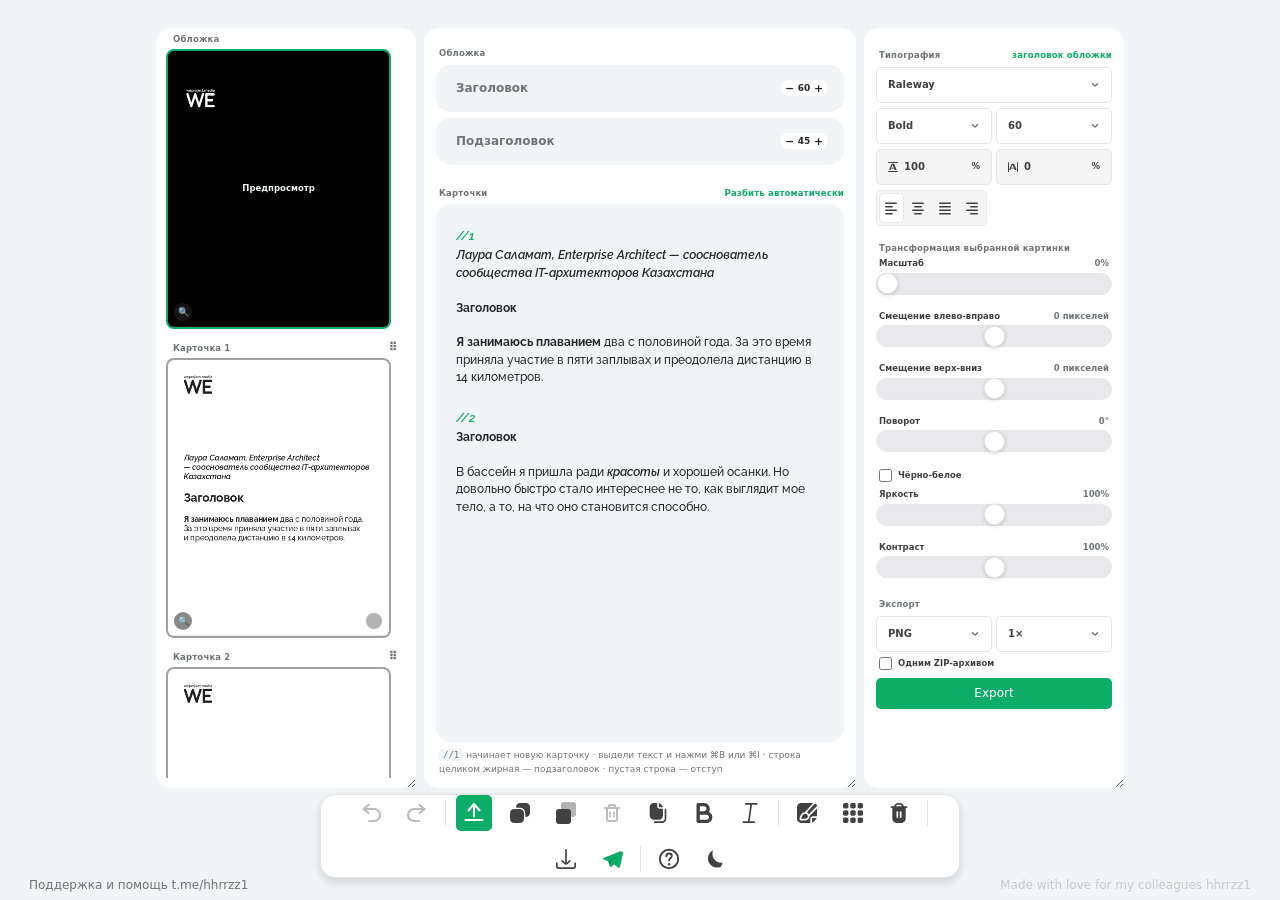
==== commit f2403bcb: "Добавить реальные API-ключи Pixabay и Pexels для поиска фото Co-Authored-By: Claude Sonnet 5 <norepl" ====
--- a/index.html
+++ b/index.html
@@ -2038,8 +2038,8 @@
  * Источник без настроенного ключа просто не участвует в поиске — остальные
  * работают как обычно.
  */
-const PIXABAY_API_KEY = 'ВАШ_КЛЮЧ_PIXABAY';
-const PEXELS_API_KEY = 'ВАШ_КЛЮЧ_PEXELS';
+const PIXABAY_API_KEY = '39541689-1120d9cb88846ce0ffcf822d8';
+const PEXELS_API_KEY = 'klZgGCRag8p0P4WwRIXVFfgV0183YbvPnj5MveXkzizgC4d3OWG2GgEr';
 const STOCK_MIN_SIZE = 720;   // «не меньше 720 пикселей по ширине и высоте» — без исключений
 const STOCK_PER_PAGE = 15;
 
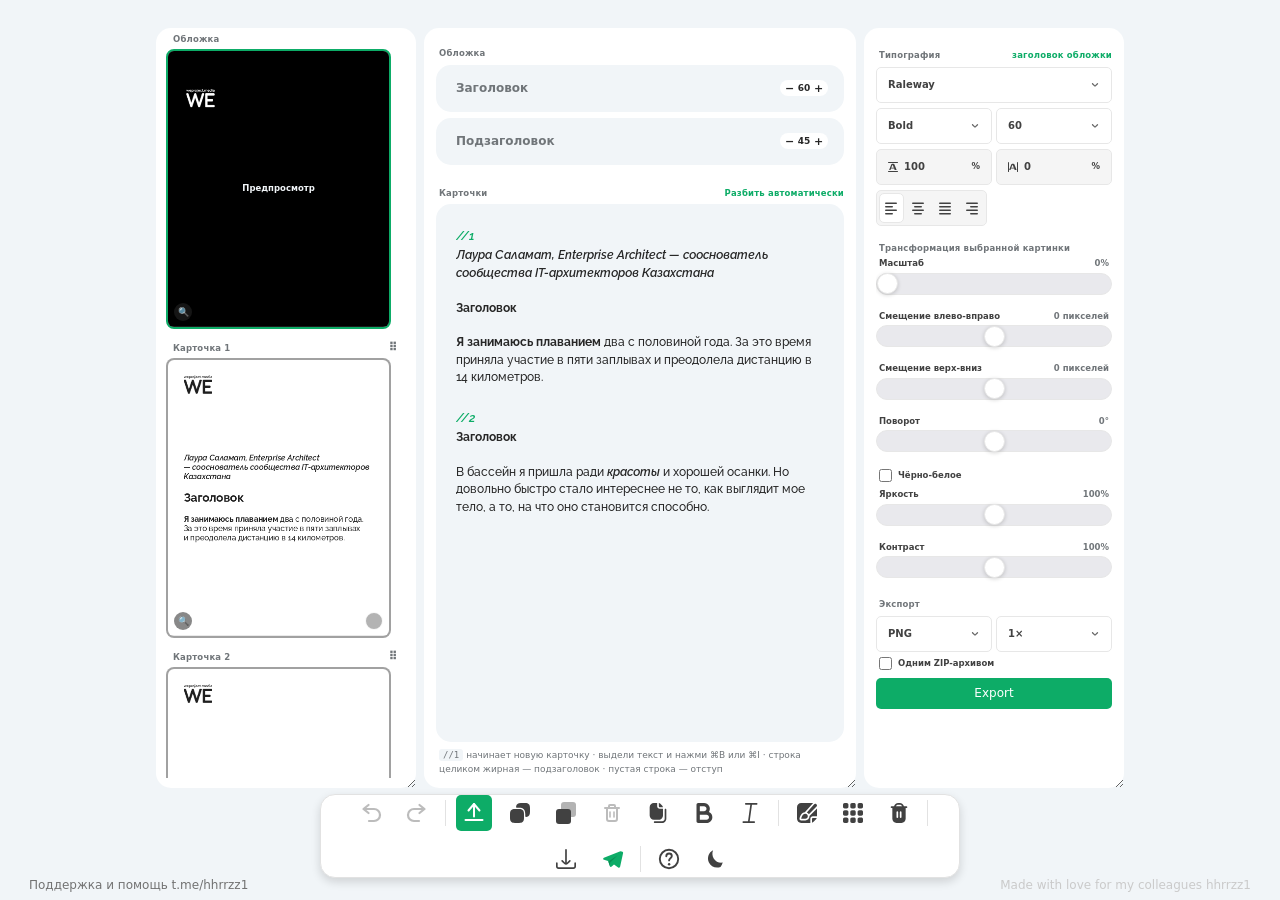
==== commit 59f452c8: "Добавить Unsplash как четвёртый источник поиска фото Pixabay + Pexels + Unsplash + Openverse. Unspla" ====
--- a/index.html
+++ b/index.html
@@ -2031,15 +2031,19 @@
 const ZOOM_MIN = 1, ZOOM_MAX = 2.5;
 
 /*
- * Поиск фото по трём бесплатным источникам разом (см. searchStockPhotos) —
- * Pixabay и Pexels требуют свой бесплатный ключ (заводится на pixabay.com/api
- * и pexels.com/api без карты, за пару минут — вставь вместо заглушек ниже),
- * Openverse ключа не требует вовсе (анонимные запросы, лимит построже).
- * Источник без настроенного ключа просто не участвует в поиске — остальные
- * работают как обычно.
+ * Поиск фото по четырём бесплатным источникам разом (см. searchStockPhotos) —
+ * Pixabay, Pexels и Unsplash требуют свой бесплатный ключ (заводится на
+ * pixabay.com/api, pexels.com/api и unsplash.com/developers без карты, за
+ * пару минут — вставь вместо заглушки ниже), Openverse ключа не требует
+ * вовсе (анонимные запросы, лимит построже). Источник без настроенного
+ * ключа просто не участвует в поиске — остальные работают как обычно.
+ * У Unsplash демо-ключ ограничен 50 запросами в час (своя квота на каждый
+ * источник, не общая) — для более активного использования на
+ * unsplash.com/oauth/applications можно подать заявку на Production-доступ.
  */
 const PIXABAY_API_KEY = '39541689-1120d9cb88846ce0ffcf822d8';
 const PEXELS_API_KEY = 'klZgGCRag8p0P4WwRIXVFfgV0183YbvPnj5MveXkzizgC4d3OWG2GgEr';
+const UNSPLASH_ACCESS_KEY = 'ВАШ_КЛЮЧ_UNSPLASH';
 const STOCK_MIN_SIZE = 720;   // «не меньше 720 пикселей по ширине и высоте» — без исключений
 const STOCK_PER_PAGE = 15;
 
@@ -3090,8 +3094,9 @@
 }
 
 /*
- * Три источника, у каждого свой формат ответа и свои параметры — приводим
- * к общему виду { id, thumb, full, width, height, source, credit, creditUrl }.
+ * Четыре источника, у каждого свой формат ответа и свои параметры —
+ * приводим к общему виду
+ * { id, thumb, full, width, height, source, credit, creditUrl }.
  * Ни одна из функций не бросает исключение — при ошибке просто пустой
  * массив, чтобы один упавший источник не срывал поиск по остальным
  * (см. searchStockPhotos, Promise.all).
@@ -3188,12 +3193,50 @@
   } catch { return []; }
 }
 
-/* Опрашивает все три источника разом и чередует результаты между ними,
+/*
+ * Unsplash требует не только ключ (Client-ID в заголовке Authorization), но
+ * и по своим API Guidelines — обязательный «пинг» download_location при
+ * реальном использовании фото (см. insertStockPhoto), иначе доступ к API
+ * могут отозвать. thumb/full тут не то же самое, что «превью/полный размер»
+ * у остальных источников буквально — urls.thumb это маленькая иконка для
+ * сетки, urls.full — то же изображение в исходном разрешении.
+ */
+async function searchUnsplash(query, orientation, page) {
+  if (!UNSPLASH_ACCESS_KEY || UNSPLASH_ACCESS_KEY.startsWith('ВАШ_')) return [];
+  const params = new URLSearchParams({
+    query, page: String(page), per_page: String(STOCK_PER_PAGE),
+  });
+  if (orientation === 'horizontal') params.set('orientation', 'landscape');
+  if (orientation === 'vertical') params.set('orientation', 'portrait');
+  try {
+    const res = await fetch('https://api.unsplash.com/search/photos?' + params, {
+      headers: { Authorization: 'Client-ID ' + UNSPLASH_ACCESS_KEY },
+    });
+    if (!res.ok) return [];
+    const data = await res.json();
+    return (data.results || [])
+      .filter(r => r.width >= STOCK_MIN_SIZE && r.height >= STOCK_MIN_SIZE)
+      .map(r => ({
+        id: 'unsplash-' + r.id,
+        thumb: r.urls && r.urls.thumb,
+        full: r.urls && (r.urls.full || r.urls.regular),
+        width: r.width,
+        height: r.height,
+        source: 'Unsplash',
+        credit: r.user && r.user.name,
+        creditUrl: r.user && r.user.links && r.user.links.html,
+        downloadLocation: r.links && r.links.download_location,
+      }));
+  } catch { return []; }
+}
+
+/* Опрашивает все четыре источника разом и чередует результаты между ними,
    а не склеивает по очереди — так в сетке сразу видно разнообразие. */
 async function searchStockPhotos(query, orientation, page) {
   const lists = await Promise.all([
     searchPixabay(query, orientation, page),
     searchPexels(query, orientation, page),
+    searchUnsplash(query, orientation, page),
     searchOpenverse(query, orientation, page),
   ]);
   const merged = [];
@@ -3274,6 +3317,13 @@
   } catch (err) {
     console.error('не удалось загрузить фото со стока', err);
     say('Не удалось загрузить это фото — попробуй другое');
+    return;
+  }
+  if (result.downloadLocation) {
+    // Обязательный «пинг» по правилам Unsplash API при фактическом использовании фото —
+    // без него доступ к API могут отозвать. Ответ нам не нужен, ошибка не критична.
+    fetch(result.downloadLocation, { headers: { Authorization: 'Client-ID ' + UNSPLASH_ACCESS_KEY } })
+      .catch(() => {});
   }
 }
 
@@ -4359,8 +4409,8 @@
    'записывать (так почти везде, кроме старых Safari). Обработка полностью ' +
    'локальная, в браузере, без отправки файлов куда-либо.'],
   ['Поиск фото в интернете',
-   'Значок с лупой в углу превью открывает окно поиска сразу по трём ' +
-   'бесплатным источникам — Pixabay, Pexels и Openverse. Строка поиска сама ' +
+   'Значок с лупой в углу превью открывает окно поиска сразу по четырём ' +
+   'бесплатным источникам — Pixabay, Pexels, Unsplash и Openverse. Строка поиска сама ' +
    'подставляет текст карточки (для обложки — заголовок), можно поправить ' +
    'и выбрать ориентацию. В выдаче — только фото не меньше 720 пикселей ' +
    'по каждой стороне и с разрешённым коммерческим использованием. Клик ' +
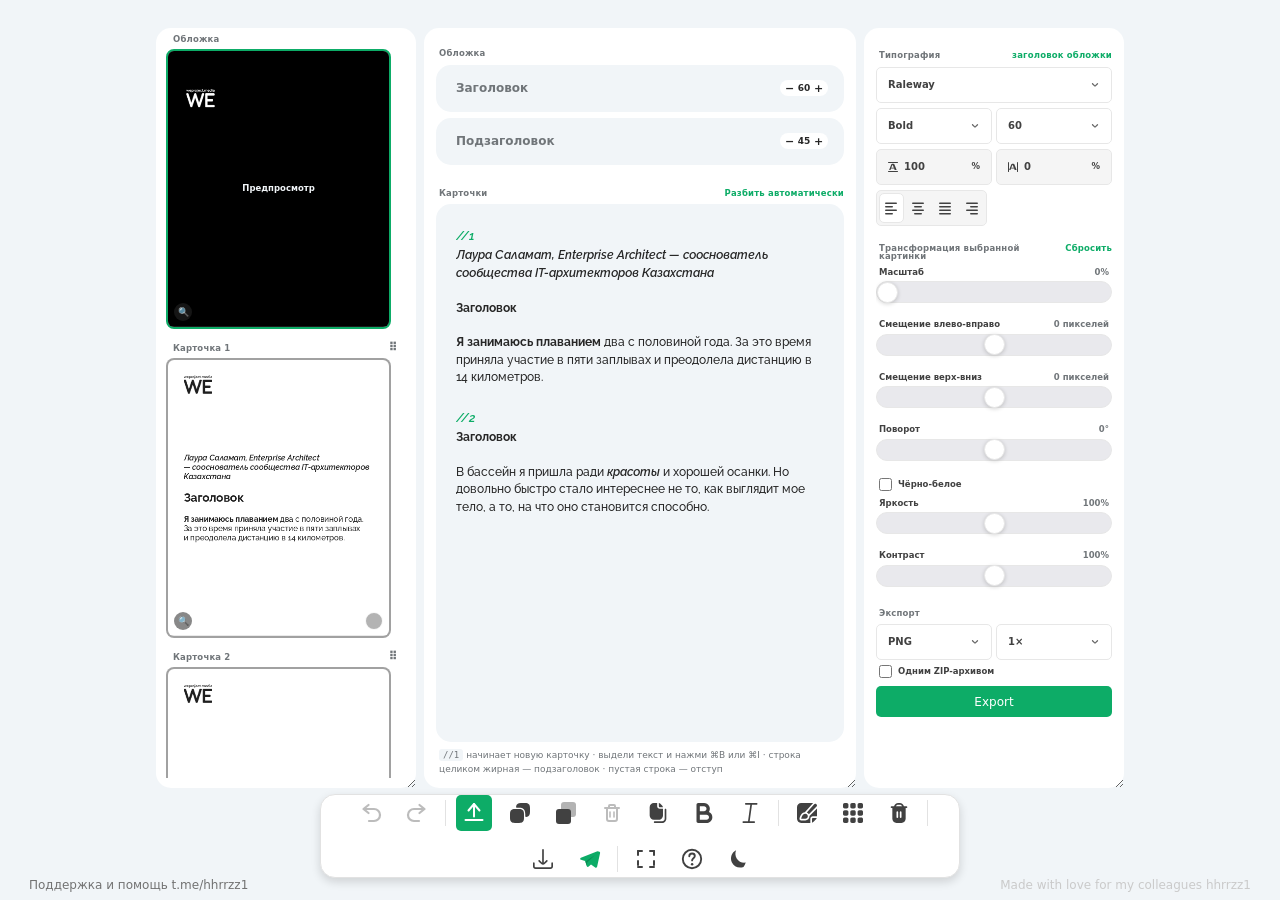
==== commit 9af1f4fe: "Добавить сброс трансформации, режим фокуса, спелл-чек, предупреждение о несохранённых медиа и обнару" ====
--- a/index.html
+++ b/index.html
@@ -145,6 +145,13 @@
 .panel-editor   { width: 432px; flex: 1 1 auto; min-width: 0; padding: 21px 12px 12px; }
 .panel-tools    { width: 260px; flex: none; padding: 23px 12px 12px; }
 
+/* Режим фокуса: прячет панель типографики и все карточки в превью, кроме
+   текущей — остаются только текст и превью выбранной карточки, без
+   отвлечения. :has() есть во всех современных браузерах; там, где нет,
+   просто не фильтрует превью — ничего не ломается. */
+body.focus-mode .panel-tools { display: none; }
+body.focus-mode .panel-previews .preview-item:not(:has(.frame.selected)) { display: none; }
+
 .scroll { flex: 1; overflow-y: auto; overflow-x: hidden; scrollbar-width: thin; scrollbar-color: var(--scrollbar) transparent; }
 .scroll::-webkit-scrollbar { width: 4px; }
 .scroll::-webkit-scrollbar-thumb { background: var(--scrollbar); border-radius: 20px; }
@@ -890,7 +897,7 @@
         title="Разбить вставленный текст на карточки по объёму — режет по абзацам так, чтобы текст помещался на карточку">Разбить автоматически</button>
     </p>
     <div class="editor-area">
-      <div id="cardsText" class="rich-editor" contenteditable="true" spellcheck="false"
+      <div id="cardsText" class="rich-editor" contenteditable="true" spellcheck="true"
            role="textbox" aria-multiline="true" aria-label="Текст карточек"
            data-placeholder="//1 — новая карточка. Наберите текст, выделите и нажмите ⌘B или ⌘I"></div>
     </div>
@@ -963,7 +970,11 @@
         </div>
       </div>
 
-      <p class="section-label spaced">Трансформация выбранной картинки</p>
+      <p class="section-label spaced">
+        Трансформация выбранной картинки
+        <button type="button" class="btn-ghost" id="btnResetTransform"
+          title="Вернуть масштаб, сдвиг и поворот к значениям по умолчанию">Сбросить</button>
+      </p>
 
       <div class="range-row">
         <div class="range-head"><span>Масштаб</span><output id="scaleOut">0%</output></div>
@@ -1049,6 +1060,7 @@
   <button id="btnExportBar" type="button" title="Экспортировать все карточки" data-icon="export"></button>
   <button id="btnTelegram" type="button" title="Отправить карточки в Telegram" data-icon="telegram"></button>
   <span class="sep"></span>
+  <button id="btnFocus" type="button" title="Режим фокуса" data-icon="focus"></button>
   <button id="btnHelp" type="button" title="Инструкция" data-icon="help"></button>
   <button id="btnTheme" type="button" title="Тёмная тема" data-icon="theme"></button>
 </div>
@@ -1084,7 +1096,7 @@
     <button class="modal-close" id="stockPhotoClose" type="button" aria-label="Закрыть">✕</button>
     <div class="modal-body">
       <h2>Поиск фото</h2>
-      <p>Pixabay, Pexels и Openverse — только фото не меньше 720 пикселей по каждой стороне.</p>
+      <p>Pixabay, Pexels, Unsplash и Openverse — только фото не меньше 720 пикселей по каждой стороне.</p>
       <div class="sp-controls">
         <input type="text" id="spQuery" class="sp-query" placeholder="Что ищем?">
         <label class="control sp-orientation">
@@ -1120,6 +1132,7 @@
   'delete-selected': '<svg width="36" height="36" viewBox="0 0 36 36" fill="none" xmlns="http://www.w3.org/2000/svg"> <rect width="36" height="36" rx="5" fill="var(--icon-bg)"/> <path d="M11 13H25" stroke="var(--icon-fg)" stroke-width="2" stroke-linecap="round"/> <path d="M15 13V11C15 10.4477 15.4477 10 16 10H20C20.5523 10 21 10.4477 21 11V13" stroke="var(--icon-fg)" stroke-width="2" stroke-linecap="round" stroke-linejoin="round"/> <path d="M13 13V24C13 25.1046 13.8954 26 15 26H21C22.1046 26 23 25.1046 23 24V13" stroke="var(--icon-fg)" stroke-width="2" stroke-linecap="round" stroke-linejoin="round"/> <path d="M16 17V22" stroke="var(--icon-fg)" stroke-width="1.6" stroke-linecap="round"/> <path d="M20 17V22" stroke="var(--icon-fg)" stroke-width="1.6" stroke-linecap="round"/> </svg>',
   'duplicate': '<svg width="36" height="36" viewBox="0 0 36 36" fill="none" xmlns="http://www.w3.org/2000/svg"> <rect width="36" height="36" rx="5" fill="var(--icon-bg)"/> <rect x="13" y="7" width="15" height="15" rx="3" fill="var(--icon-fg)" fill-opacity="0.4"/> <rect x="8" y="14" width="15" height="15" rx="3" fill="var(--icon-fg)"/> </svg>',
   'export': '<svg width="36" height="36" viewBox="0 0 36 36" fill="none" xmlns="http://www.w3.org/2000/svg"> <rect width="36" height="36" rx="5" fill="var(--icon-bg)"/> <g clip-path="url(#clip0_2024_536)"> <path d="M16.2318 23.1017C17.2078 24.0783 18.7907 24.0788 19.7674 23.1028C19.7677 23.1024 19.7681 23.1021 19.7685 23.1017L22.4443 20.4259C22.753 20.0845 22.7265 19.5575 22.3851 19.2488C22.0672 18.9614 21.5833 18.962 21.266 19.25L18.8277 21.6892L18.8335 8.83336C18.8335 8.37309 18.4604 8 18.0001 8C17.5399 8 17.1668 8.37309 17.1668 8.83332L17.1593 21.6733L14.7343 19.25C14.4087 18.9246 13.881 18.9248 13.5556 19.2504C13.2302 19.5761 13.2304 20.1038 13.556 20.4292L16.2318 23.1017Z" fill="var(--icon-fg)"/> <path d="M27.1667 21.3333C26.7064 21.3333 26.3334 21.7064 26.3334 22.1666V25.5C26.3334 25.9602 25.9603 26.3333 25.5 26.3333H10.5C10.0398 26.3333 9.66668 25.9602 9.66668 25.5V22.1667C9.66668 21.7064 9.29359 21.3334 8.83336 21.3334C8.37309 21.3333 8 21.7064 8 22.1667V25.5C8 26.8807 9.1193 28 10.5 28H25.5C26.8807 28 28 26.8807 28 25.5V22.1667C28 21.7064 27.6269 21.3333 27.1667 21.3333Z" fill="var(--icon-fg)"/> </g> <defs> <clipPath id="clip0_2024_536"> <rect width="20" height="20" fill="white" transform="translate(8 8)"/> </clipPath> </defs> </svg>',
+  'focus': '<svg width="36" height="36" viewBox="0 0 36 36" fill="none" xmlns="http://www.w3.org/2000/svg"> <rect width="36" height="36" rx="5" fill="var(--icon-bg)"/> <rect x="9" y="9" width="6" height="2" rx="1" fill="var(--icon-fg)"/> <rect x="9" y="9" width="2" height="6" rx="1" fill="var(--icon-fg)"/> <rect x="21" y="9" width="6" height="2" rx="1" fill="var(--icon-fg)"/> <rect x="25" y="9" width="2" height="6" rx="1" fill="var(--icon-fg)"/> <rect x="9" y="25" width="6" height="2" rx="1" fill="var(--icon-fg)"/> <rect x="9" y="19" width="2" height="6" rx="1" fill="var(--icon-fg)"/> <rect x="21" y="25" width="6" height="2" rx="1" fill="var(--icon-fg)"/> <rect x="25" y="19" width="2" height="6" rx="1" fill="var(--icon-fg)"/> </svg>',
   'format': '<svg width="30" height="30" viewBox="0 0 30 30" fill="none" xmlns="http://www.w3.org/2000/svg"> <rect width="30" height="30" rx="4.16667" fill="var(--icon-bg)"/> <g clip-path="url(#clip0_2024_629)"> <path d="M16.9007 16.2133L24.5157 8.59829C25.1485 7.96646 25.2566 6.72431 24.1615 6.04579C23.2245 5.58462 22.4998 5.97771 22.1624 6.37161L14.8557 14.4642C15.7119 14.8053 16.431 15.4204 16.9007 16.2133Z" fill="var(--icon-fg)"/> <path d="M9.16663 20.8333H13.3333C14.714 20.8333 15.8333 19.714 15.8333 18.3333C15.8333 16.9526 14.714 15.8333 13.3333 15.8333C9.99995 15.8333 9.16663 20.8333 9.16663 20.8333Z" fill="var(--icon-fg)"/> <path d="M18.3333 20.8333C18.3333 19.4526 19.4526 18.3333 20.8333 18.3333H25V10.4708L17.4667 18.0042C17.4759 18.115 17.5 18.2209 17.5 18.3334C17.4972 20.6334 15.6334 22.4973 13.3333 22.5H9.16668C8.24621 22.5001 7.49992 21.754 7.4998 20.8336C7.4998 20.7416 7.50738 20.6498 7.5225 20.5592C7.90082 18.2909 9.44582 14.5309 12.85 14.1992L20.9208 5.26082C21.0001 5.18094 21.0836 5.10527 21.1708 5.03414C21.0575 5.025 20.9492 5 20.8333 5H9.16668C6.86664 5.00277 5.00277 6.86664 5 9.16668V20.8334C5.00277 23.1334 6.86664 24.9973 9.16668 25H18.3334V20.8333H18.3333Z" fill="var(--icon-fg)"/> <path d="M20.8333 20C20.3731 20 20 20.3731 20 20.8333V24.75C20.5879 24.5484 21.1228 24.2168 21.565 23.78L23.78 21.565C24.2168 21.1228 24.5484 20.5879 24.75 20H20.8333Z" fill="var(--icon-fg)"/> </g> <defs> <clipPath id="clip0_2024_629"> <rect width="20" height="20" fill="white" transform="translate(5 5)"/> </clipPath> </defs> </svg>',
   'help': '<svg xmlns="http://www.w3.org/2000/svg" viewBox="0 0 36 36" fill="none"> <rect width="36" height="36" rx="5" fill="var(--icon-bg)"/> <circle cx="18" cy="18" r="9.2" stroke="var(--icon-fg)" stroke-width="1.9"/> <path d="M15.3 15.2c0-1.5 1.2-2.7 2.8-2.7 1.5 0 2.7 1.1 2.7 2.5 0 2.3-2.7 2.2-2.7 4.4" stroke="var(--icon-fg)" stroke-width="1.9" stroke-linecap="round"/> <circle cx="18.1" cy="23.2" r="1.25" fill="var(--icon-fg)"/> </svg>',
   'import': '<svg width="36" height="36" viewBox="0 0 36 36" fill="none" xmlns="http://www.w3.org/2000/svg"> <rect width="36" height="36" rx="5" fill="#0DAC67"/> <path d="M18 9V21.5" stroke="white" stroke-width="2" stroke-linecap="round"/> <path d="M12.5 15.5L18 9L23.5 15.5" stroke="white" stroke-width="2" stroke-linecap="round" stroke-linejoin="round"/> <path d="M9.5 25H26.5" stroke="white" stroke-width="2" stroke-linecap="round"/> </svg>',
@@ -2043,7 +2056,7 @@
  */
 const PIXABAY_API_KEY = '39541689-1120d9cb88846ce0ffcf822d8';
 const PEXELS_API_KEY = 'klZgGCRag8p0P4WwRIXVFfgV0183YbvPnj5MveXkzizgC4d3OWG2GgEr';
-const UNSPLASH_ACCESS_KEY = 'ВАШ_КЛЮЧ_UNSPLASH';
+const UNSPLASH_ACCESS_KEY = 'CQixfAKKmy4-7UkY88ZHps4ZOGDUyQ0vctcJyOH1zHM';
 const STOCK_MIN_SIZE = 720;   // «не меньше 720 пикселей по ширине и высоте» — без исключений
 const STOCK_PER_PAGE = 15;
 
@@ -2175,6 +2188,19 @@
   syncThemeButton();
 }
 
+/* --------------------------------------------------------- режим фокуса */
+/*
+ * Прячет панель типографики и все карточки в превью, кроме выбранной (см.
+ * .focus-mode в styles.css) — только текст и текущая карточка, без
+ * отвлекающих панелей. Переключение чисто визуальное — ничего в state не
+ * меняет, поэтому не персистится между перезагрузками, в отличие от темы.
+ */
+function toggleFocusMode() {
+  const on = document.body.classList.toggle('focus-mode');
+  const btn = document.getElementById('btnFocus');
+  if (btn) btn.classList.toggle('active', on);
+}
+
 /* ------------------------------------------------------------- хранилище */
 
 function loadTemplates() {
@@ -2897,6 +2923,26 @@
   el.rotateOut.textContent = el.rngRotate.value + '°';
   el.brightnessOut.textContent = el.rngBrightness.value + '%';
   el.contrastOut.textContent = el.rngContrast.value + '%';
+}
+
+/* Возвращает масштаб/сдвиг/поворот выбранной карточки к значениям по
+   умолчанию — фильтры (чёрно-белое/яркость/контраст) не трогает, это
+   отдельная настройка. */
+function resetTransform() {
+  const index = state.current;
+  const card = allCards()[index];
+  if (!card || !card.img) return;
+  pushUndo();
+  card.zoom = 1; card.panX = 0; card.panY = 0; card.rotate = 0;
+  if (index === 0) {
+    state.cover.zoom = 1; state.cover.panX = 0; state.cover.panY = 0; state.cover.rotate = 0;
+  } else {
+    commitTransform(index);
+  }
+  syncTransformControls();
+  scheduleRender();
+  saveProject();
+  say('Трансформация сброшена');
 }
 
 /* ------------------------------------------------------------------ фото */
@@ -2990,6 +3036,24 @@
   });
 }
 
+/*
+ * Ищет, не используется ли уже точно такое же фото на другой карточке —
+ * сравнением data: URI (fileToImage читает файл через FileReader.readAsDataURL,
+ * так что одинаковые байты всегда дают одинаковую строку). Только для фото:
+ * у видео свой object URL на каждую загрузку (см. fileToVideo), сравнивать их
+ * между собой бессмысленно. Возвращает индекс в allCards() карточки-совпадения
+ * или null.
+ */
+function findDuplicatePhotoOwner(index, src) {
+  if (index !== 0 && state.cover.img instanceof HTMLImageElement && state.cover.img.src === src) return 0;
+  for (let i = 0; i < state.cardIds.length; i++) {
+    if (index === i + 1) continue;
+    const img = state.photosById[state.cardIds[i]];
+    if (img instanceof HTMLImageElement && img.src === src) return i + 1;
+  }
+  return null;
+}
+
 async function setPhoto(index, file, { skipUndo = false } = {}) {
   try {
     const media = isVideoFile(file) ? await fileToVideo(file) : await fileToImage(file);
@@ -3011,7 +3075,12 @@
     }
     selectCard(index);
     scheduleRender();
-    say(media instanceof HTMLVideoElement ? 'Видео добавлено' : 'Фото добавлено');
+    let statusText = media instanceof HTMLVideoElement ? 'Видео добавлено' : 'Фото добавлено';
+    if (!(media instanceof HTMLVideoElement)) {
+      const dupIndex = findDuplicatePhotoOwner(index, media.src);
+      if (dupIndex !== null) statusText += ' — уже используется: ' + cardLabel(dupIndex).toLowerCase();
+    }
+    say(statusText);
     if (media instanceof HTMLVideoElement) {
       // спрашиваем обрезку сразу при загрузке, а не откладываем до экспорта —
       // «Отмена» тут просто оставляет ролик целиком (обрезка по умолчанию),
@@ -4396,7 +4465,11 @@
    'медиа (//N-). Крестик в углу превью (появляется, если на карточке есть ' +
    'фото или видео) убирает его обратно — текст при этом не трогается. ' +
    'В блоке «Трансформация» — ещё чёрно-белое, яркость и контраст, тоже ' +
-   'применяются и к фото, и к видео выбранной карточки.'],
+   'применяются и к фото, и к видео выбранной карточки; кнопка «Сбросить» ' +
+   'рядом с заголовком блока возвращает масштаб, сдвиг и поворот к исходным ' +
+   'значениям (фильтры не трогает). Если одно и то же фото случайно ' +
+   'попало на две карточки, при загрузке второй появится подсказка, ' +
+   'на какой карточке оно уже используется.'],
   ['Видео на карточке',
    'Работает как фото: та же вставка, то же масштабирование, сдвиг, поворот, ' +
    'чёрно-белое, яркость и контраст. Сразу после загрузки открывается окно ' +
@@ -4467,6 +4540,12 @@
    'они выглядят одинаково в любой теме. Пока не нажмёшь кнопку, тема ' +
    'подстраивается под системную настройку устройства и меняется вместе ' +
    'с ней; после нажатия выбор запоминается и не зависит от системной темы.'],
+  ['Режим фокуса',
+   'Кнопка с уголками рядом с «Инструкцией» прячет панель типографики ' +
+   'и все карточки в превью, кроме выбранной — остаются только текст ' +
+   'и текущая карточка, без лишнего вокруг. Повторное нажатие или Escape ' +
+   'возвращают обычный вид. Фото, видео и настройки при этом никуда ' +
+   'не деваются — режим чисто визуальный.'],
 ];
 
 function openHelp() {
@@ -4960,6 +5039,8 @@
   document.getElementById('btnPaste').addEventListener('click', pasteFromClipboard);
   document.getElementById('btnClear').addEventListener('click', clearAll);
   document.getElementById('btnTelegram').addEventListener('click', sendToTelegram);
+  document.getElementById('btnResetTransform').addEventListener('click', resetTransform);
+  document.getElementById('btnFocus').addEventListener('click', toggleFocusMode);
   document.getElementById('btnHelp').addEventListener('click', openHelp);
   document.getElementById('btnTheme').addEventListener('click', toggleTheme);
   document.getElementById('helpClose').addEventListener('click', closeHelp);
@@ -5069,9 +5150,26 @@
     if (!el.menu.contains(e.target) && !e.target.closest('.bar button')) closeMenu();
   });
   window.addEventListener('keydown', e => {
-    if (e.key === 'Escape') { closeMenu(); closeHelp(); clearSelection(); }
+    if (e.key === 'Escape') {
+      closeMenu(); closeHelp(); clearSelection();
+      if (document.body.classList.contains('focus-mode')) toggleFocusMode();
+    }
   });
   window.addEventListener('resize', () => closeMenu());
+
+  /*
+   * Фото и видео нигде не персистятся (saveProject/localStorage хранит
+   * только текст и настройки — см. CLAUDE.md), поэтому закрытие вкладки
+   * с загруженной медией теряет её безвозвратно. Текст же переживёт
+   * закрытие (он и так уже в localStorage после каждой правки), поэтому
+   * предупреждение показываем только когда есть фото/видео, а не всегда.
+   */
+  window.addEventListener('beforeunload', e => {
+    const hasMedia = Boolean(state.cover.img) || Object.values(state.photosById).some(Boolean);
+    if (!hasMedia) return;
+    e.preventDefault();
+    e.returnValue = '';
+  });
 }
 
 /* ------------------------------------------------------ размеры панелей */
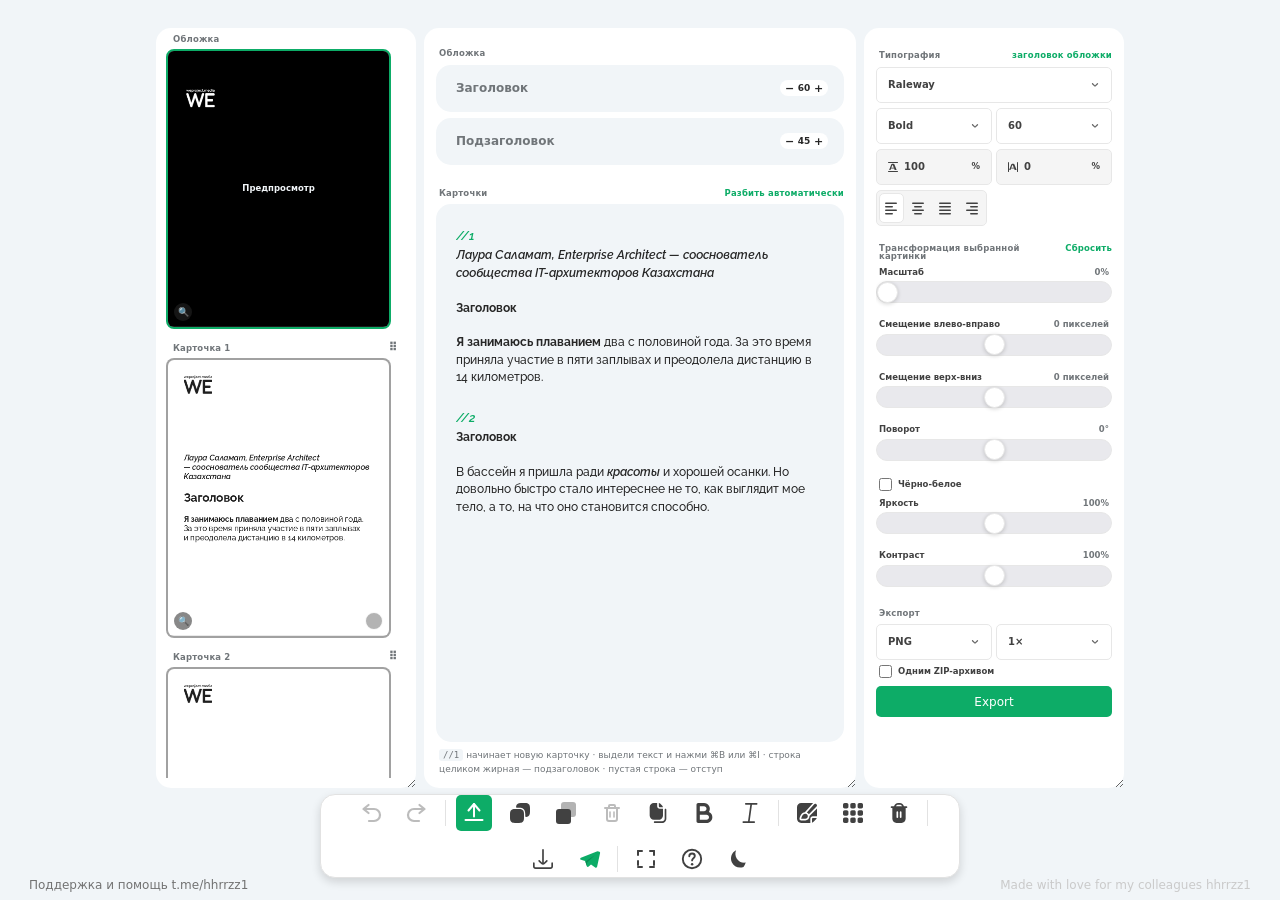
==== commit 2e12c333: "Адаптировать интерфейс под мобильные и добавить установку на экран «Домой» - Исправлен баг с .modal " ====
--- a/index.html
+++ b/index.html
@@ -6,6 +6,11 @@
 <title>Card Maker</title>
 <link rel="manifest" href="manifest.webmanifest">
 <meta name="theme-color" content="#0dac67">
+<link rel="icon" href="[data-uri]">
+<link rel="apple-touch-icon" href="[data-uri]">
+<meta name="apple-mobile-web-app-capable" content="yes">
+<meta name="apple-mobile-web-app-status-bar-style" content="default">
+<meta name="apple-mobile-web-app-title" content="Card Maker">
 <script>
 // применяем сохранённый выбор темы до отрисовки CSS, чтобы не мелькала не та тема
 try {
@@ -584,6 +589,43 @@
   transition: width .15s ease;
 }
 
+/* --------------------------------------------- баннер «на экран Домой» */
+
+.install-banner {
+  position: fixed;
+  left: 50%;
+  top: calc(14px + env(safe-area-inset-top, 0px));
+  transform: translateX(-50%);
+  z-index: 40;
+  max-width: calc(100vw - 24px);
+  width: 480px;
+  display: flex;
+  align-items: center;
+  gap: 10px;
+  background: var(--white);
+  border: 1px solid var(--border);
+  border-radius: 12px;
+  box-shadow: 0 4px 14px rgba(0, 0, 0, .14);
+  padding: 10px 12px;
+}
+.install-banner[hidden] { display: none; }
+.install-banner span {
+  flex: 1;
+  font: 500 11px/1.4 var(--ui);
+  color: var(--ink);
+}
+.install-banner .btn-green { flex: none; height: 28px; padding: 0 12px; font-size: 10.5px; }
+.install-banner-close {
+  flex: none;
+  width: 22px; height: 22px;
+  border: 0; border-radius: 6px;
+  background: var(--bg);
+  color: var(--muted);
+  cursor: pointer;
+  font-size: 11px;
+}
+.install-banner-close:hover { color: var(--ink); }
+
 /* -------------------------------------------------------- нижняя панель */
 
 .bar {
@@ -627,6 +669,13 @@
   inset: 0;
   background: rgba(20, 28, 36, .38);
   display: grid;
+  /* без явного grid-template-columns одна неявная колонка сама подстраивается
+     под содержимое .modal-card (т.к. place-items:center не растягивает её) —
+     тогда max-width:100% у карточки считается от этой же самопроизвольной
+     ширины и ничего не ограничивает. minmax(0, 1fr) привязывает колонку
+     к реальной ширине .modal, иначе на узком экране карточка вылезает
+     за пределы viewport (видно только на мобильном, на десктопе не заметно). */
+  grid-template-columns: minmax(0, 1fr);
   place-items: center;
   z-index: 60;
   padding: 24px;
@@ -827,18 +876,37 @@
 
 /* --- телефон */
 @media (max-width: 560px) {
-  body { padding: 12px 8px 132px; }
+  /* .page-footer ниже переходит в обычный поток (position: static) — без
+     column тут он всплыл бы вторым элементом в ряд рядом с .workspace
+     (body — flex-контейнер), а не строкой под ним */
+  body { padding: 12px 8px 132px; flex-direction: column; align-items: center; }
   .panel { border-radius: 12px; }
   .panel-previews { padding: 8px; }
   .panel-editor, .panel-tools { padding: 14px 10px; }
   .field { padding: 0 12px 0 14px; }
   .control-row { flex-wrap: wrap; }
   .control, .align-group { min-width: 110px; }
-  .bar { gap: 6px; padding: 8px 10px; }
-  .bar button { width: 32px; height: 32px; }
-  .bar button svg { width: 32px; height: 32px; }
-  .bar button.small svg { width: 27px; height: 27px; }
+
+  /* Бар с ~20 кнопками не вмещается в один ряд на телефоне — вместо переноса
+     в высокий блок в несколько рядов (перекрывал бы контент) даём один ряд
+     с горизонтальной прокруткой: компактно по высоте, всё так же доступно. */
+  .bar {
+    left: 8px; right: 8px; bottom: calc(12px + env(safe-area-inset-bottom, 0px));
+    transform: none;
+    max-width: none;
+    flex-wrap: nowrap;
+    justify-content: flex-start;
+    overflow-x: auto;
+    -webkit-overflow-scrolling: touch;
+    scrollbar-width: none;
+    gap: 6px; padding: 6px 10px;
+  }
+  .bar::-webkit-scrollbar { display: none; }
+  .bar button { width: 40px; height: 40px; }
+  .bar button svg { width: 34px; height: 34px; }
+  .bar button.small svg { width: 29px; height: 29px; }
   .bar .sep { display: none; }
+
   .page-footer { position: static; padding: 14px 4px 0; flex-direction: column; gap: 4px; align-items: center; }
   .modal-card { padding: 22px 18px 24px; }
 }
@@ -847,6 +915,11 @@
 @media (hover: none) {
   .stepper button { width: 18px; height: 20px; }
   .icon-btn { width: 24px; height: 24px; }
+  /* уголки превью (крестик/бейдж выбора/обрезка/поиск фото) — 18px мышью
+     попасть легко, пальцем нет; увеличиваем зону и сам кружок */
+  .frame .remove-photo, .frame .select-badge, .frame .edit-trim, .frame .find-photo {
+    width: 24px; height: 24px;
+  }
 }
 
 /* --- очень широкий экран: не растягиваем бесконечно */
@@ -1038,6 +1111,13 @@
     </div>
   </section>
 
+</div>
+
+<!-- ------------------------------------------- баннер «на экран Домой» -->
+<div class="install-banner" id="installBanner" hidden>
+  <span id="installBannerText"></span>
+  <button type="button" class="btn-green" id="installBannerAction" hidden>Установить</button>
+  <button type="button" class="install-banner-close" id="installBannerClose" aria-label="Скрыть">✕</button>
 </div>
 
 <!-- --------------------------------------------------- нижняя панель -->
@@ -2186,6 +2266,85 @@
   document.documentElement.dataset.theme = next;
   try { localStorage.setItem(STORE_THEME, next); } catch { /* приватный режим — просто не запомнится */ }
   syncThemeButton();
+}
+
+/* ------------------------------------------------ установка на телефон */
+/*
+ * Приложение уже полноценный PWA (manifest.webmanifest + service-worker.js,
+ * см. CLAUDE.md) — Android/Chrome сам предлагает установку через системное
+ * UI, но по умолчанию хочет своего повода (не сразу при первом заходе) и
+ * многие просто не замечают этой возможности. iOS вообще не имеет
+ * программного API установки — там единственный путь: Поделиться → «На
+ * экран «Домой»», и без подсказки почти никто об этом не знает. Баннер
+ * ниже — единая точка входа для обоих случаев: на Android перехватывает
+ * `beforeinstallprompt` и показывает свою кнопку «Установить», на iOS —
+ * просто текстовую инструкцию (кнопки там нет и быть не может). Не
+ * показывается повторно, если уже установлено (display-mode: standalone)
+ * или если его один раз закрыли (запоминается в localStorage).
+ */
+const STORE_INSTALL_DISMISSED = 'cardmaker.installDismissed.v1';
+let deferredInstallPrompt = null;
+
+function isStandaloneDisplay() {
+  return Boolean(
+    (window.matchMedia && window.matchMedia('(display-mode: standalone)').matches) ||
+    window.navigator.standalone   // старое свойство Safari на iOS
+  );
+}
+
+/* iPadOS с версии 13 представляется как обычный Mac (platform === 'MacIntel'),
+   отличить от настоящего Mac можно только по наличию тачскрина. */
+function isIosDevice() {
+  return /iphone|ipad|ipod/i.test(navigator.userAgent) ||
+    (navigator.platform === 'MacIntel' && navigator.maxTouchPoints > 1);
+}
+
+function hideInstallBanner() {
+  document.getElementById('installBanner').hidden = true;
+}
+
+function dismissInstallBanner() {
+  hideInstallBanner();
+  try { localStorage.setItem(STORE_INSTALL_DISMISSED, '1'); } catch { /* не критично */ }
+}
+
+function showInstallBanner(mode) {
+  const banner = document.getElementById('installBanner');
+  const text = document.getElementById('installBannerText');
+  const action = document.getElementById('installBannerAction');
+  if (mode === 'ios') {
+    text.textContent = 'Установи на телефон: нажми «Поделиться» внизу браузера → «На экран «Домой»».';
+    action.hidden = true;
+  } else {
+    text.textContent = 'Установи это приложение на телефон — иконка на рабочем столе, работает офлайн.';
+    action.hidden = false;
+  }
+  banner.hidden = false;
+}
+
+function wireInstallBanner() {
+  let dismissed = false;
+  try { dismissed = localStorage.getItem(STORE_INSTALL_DISMISSED) === '1'; } catch { /* не критично */ }
+  if (dismissed || isStandaloneDisplay()) return;
+
+  window.addEventListener('beforeinstallprompt', e => {
+    e.preventDefault();   // гасим стандартный мини-баннер браузера — показываем свой, единообразный
+    deferredInstallPrompt = e;
+    showInstallBanner('android');
+  });
+
+  if (isIosDevice()) showInstallBanner('ios');
+
+  document.getElementById('installBannerAction').addEventListener('click', async () => {
+    if (!deferredInstallPrompt) return;
+    deferredInstallPrompt.prompt();
+    await deferredInstallPrompt.userChoice;
+    deferredInstallPrompt = null;
+    hideInstallBanner();
+  });
+  document.getElementById('installBannerClose').addEventListener('click', dismissInstallBanner);
+  // приложение реально установили (через наш баннер или системный путь) — прятать больше незачем
+  window.addEventListener('appinstalled', hideInstallBanner);
 }
 
 /* --------------------------------------------------------- режим фокуса */
@@ -4546,6 +4705,13 @@
    'и текущая карточка, без лишнего вокруг. Повторное нажатие или Escape ' +
    'возвращают обычный вид. Фото, видео и настройки при этом никуда ' +
    'не деваются — режим чисто визуальный.'],
+  ['Установка на телефон',
+   'Приложение можно сохранить как иконку на рабочем столе и открывать ' +
+   'без браузерной строки адреса, как обычное приложение. На Android ' +
+   'сверху появится баннер с кнопкой «Установить»; на iPhone/iPad такой ' +
+   'кнопки не бывает — там баннер просто подсказывает путь: «Поделиться» ' +
+   'внизу экрана → «На экран «Домой»». Уже установленным — работает ' +
+   'и без интернета (кроме поиска фото в интернете, ему всегда нужна сеть).'],
 ];
 
 function openHelp() {
@@ -5242,6 +5408,7 @@
   setupPanelResize();
   syncUndoButtons();
   syncSelectionUI();
+  wireInstallBanner();
 
   try {
     await Promise.all([
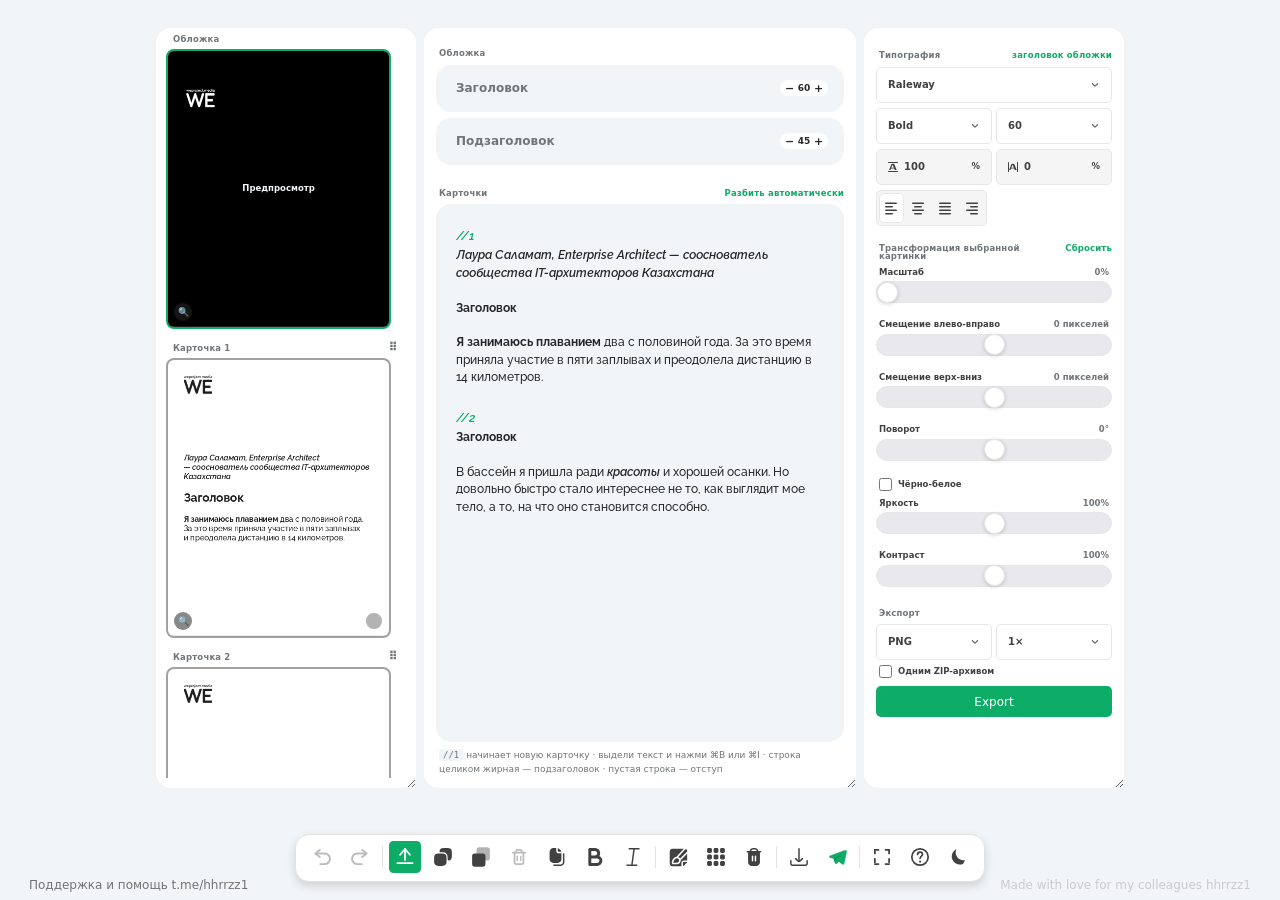
==== commit af6d52e9: "Нижняя панель: всегда один ряд, компактнее, увеличение иконок как в доке - На десктопе панель больше" ====
--- a/index.html
+++ b/index.html
@@ -628,23 +628,31 @@
 
 /* -------------------------------------------------------- нижняя панель */
 
+/*
+ * Док: всегда один ряд. Размер иконки — переменная --dock-size, fitDock()
+ * в app.js уменьшает её (до 24px), если ряд не влезает в окно, вместо
+ * переноса на вторую строку. Высота панели фиксирована, иконки прижаты
+ * к низу — при наведении (wireDock) они растут вверх, за пределы панели,
+ * как в доке macOS, не раздувая саму панель.
+ */
 .bar {
+  --dock-size: 32px;
   position: fixed;
   left: 50%;
-  bottom: calc(22px + env(safe-area-inset-bottom, 0px));
+  bottom: calc(18px + env(safe-area-inset-bottom, 0px));
   transform: translateX(-50%);
   max-width: calc(100vw - 24px);
-  min-height: 56px;
-  flex-wrap: wrap;
+  height: calc(var(--dock-size) + 16px);
+  flex-wrap: nowrap;
   justify-content: center;
   background: var(--white);
   border: 1px solid var(--border);
-  border-radius: 15px;
+  border-radius: 14px;
   box-shadow: 0 4px 10.1px rgba(0, 0, 0, .14);
   display: flex;
-  align-items: center;
-  gap: 10px;
-  padding: 0 15px;
+  align-items: flex-end;
+  gap: 6px;
+  padding: 0 10px 8px;
   z-index: 30;
 }
 .bar button {
@@ -652,15 +660,39 @@
   padding: 0; cursor: pointer;
   border-radius: 5px;
   display: grid; place-items: center;
-  width: 36px; height: 36px;
+  width: var(--dock-size); height: var(--dock-size);
   flex: none;
 }
-.bar button svg { display: block; width: 36px; height: 36px; }
-.bar button.small svg { width: 30px; height: 30px; }
+.bar button svg { display: block; width: 100%; height: 100%; }
+.bar button.small svg { width: 84%; height: 84%; }
 .bar button:hover { filter: brightness(.94); }
 .bar button:disabled { opacity: .35; cursor: default; pointer-events: none; }
 .bar button.active { box-shadow: 0 0 0 2px var(--green); border-radius: 7px; }
-.bar .sep { width: 1px; height: 26px; background: var(--border); flex: none; }
+.bar .sep {
+  width: 1px; flex: none;
+  height: calc(var(--dock-size) * .7);
+  margin-bottom: calc(var(--dock-size) * .15);
+  background: var(--border);
+}
+
+/* подпись над иконкой при наведении — вместо системного title */
+.dock-tip {
+  position: absolute;
+  left: 0; bottom: 100%;
+  transform: translate(-50%, 4px);
+  padding: 4px 8px;
+  border-radius: 6px;
+  background: var(--white);
+  border: 1px solid var(--border);
+  color: var(--ink);
+  font: 500 11px/1.2 var(--ui);
+  white-space: nowrap;
+  box-shadow: 0 4px 12px rgba(0, 0, 0, .12);
+  opacity: 0;
+  pointer-events: none;
+  transition: opacity .15s ease, transform .15s ease;
+}
+.dock-tip.show { opacity: 1; transform: translate(-50%, 0); }
 
 /* -------------------------------------------------------------- меню */
 
@@ -899,13 +931,15 @@
     overflow-x: auto;
     -webkit-overflow-scrolling: touch;
     scrollbar-width: none;
+    height: auto;
+    align-items: center;
     gap: 6px; padding: 6px 10px;
   }
   .bar::-webkit-scrollbar { display: none; }
+  .bar .sep, .dock-tip { display: none; }
   .bar button { width: 40px; height: 40px; }
   .bar button svg { width: 34px; height: 34px; }
   .bar button.small svg { width: 29px; height: 29px; }
-  .bar .sep { display: none; }
 
   .page-footer { position: static; padding: 14px 4px 0; flex-direction: column; gap: 4px; align-items: center; }
   .modal-card { padding: 22px 18px 24px; }
@@ -2345,6 +2379,141 @@
   document.getElementById('installBannerClose').addEventListener('click', dismissInstallBanner);
   // приложение реально установили (через наш баннер или системный путь) — прятать больше незачем
   window.addEventListener('appinstalled', hideInstallBanner);
+}
+
+/* --------------------------------------------------- нижняя панель: док */
+/*
+ * Панель всегда в один ряд: если иконки размера по умолчанию не влезают
+ * в окно, fitDock() уменьшает --dock-size (не меньше DOCK_MIN), а не
+ * переносит ряд. На телефоне (≤560px) у панели свой режим — ряд с
+ * прокруткой и фиксированным размером (см. styles.css), fitDock там не
+ * вмешивается.
+ *
+ * wireDock() — увеличение иконок под курсором, как в доке macOS: каждая
+ * иконка растёт тем сильнее, чем ближе к ней курсор (косинусный спад на
+ * DOCK_RANGE пикселей), размер догоняет цель плавно (DOCK_EASE за кадр),
+ * поэтому соседи раздвигаются мягко. Только для мыши (на тач-экранах
+ * наведения нет) и не при prefers-reduced-motion — подписи над иконками
+ * при этом остаются.
+ */
+const DOCK_MIN = 24, DOCK_MAX = 32;
+const DOCK_MAGNIFY = 1.55;   // во сколько раз растёт иконка прямо под курсором
+const DOCK_RANGE = 110;      // на каком расстоянии от курсора (px) соседи ещё растут
+const DOCK_EASE = 0.22;
+const DOCK_PHONE_MAX_WIDTH = 560;   // тот же брейкпоинт, что «телефон» в styles.css
+
+function fitDock() {
+  const bar = document.querySelector('.bar');
+  if (window.innerWidth <= DOCK_PHONE_MAX_WIDTH) { bar.style.removeProperty('--dock-size'); return; }
+  const cs = getComputedStyle(bar);
+  const buttons = bar.querySelectorAll('button').length;
+  const seps = bar.querySelectorAll('.sep').length;
+  const gap = parseFloat(cs.columnGap) || 0;
+  const chrome = parseFloat(cs.paddingLeft) + parseFloat(cs.paddingRight) +
+    parseFloat(cs.borderLeftWidth) + parseFloat(cs.borderRightWidth);
+  const available = window.innerWidth - 24 - chrome - gap * (buttons + seps - 1) - seps;
+  const size = Math.max(DOCK_MIN, Math.min(DOCK_MAX, Math.floor(available / buttons)));
+  bar.style.setProperty('--dock-size', size + 'px');
+}
+
+function wireDock() {
+  const bar = document.querySelector('.bar');
+  const buttons = [...bar.querySelectorAll('button')];
+  const tip = document.createElement('div');
+  tip.className = 'dock-tip';
+  tip.setAttribute('aria-hidden', 'true');
+  bar.appendChild(tip);
+
+  const mq = q => (window.matchMedia ? window.matchMedia(q) : { matches: false });
+  const finePointer = mq('(hover: hover) and (pointer: fine)');
+  const reducedMotion = mq('(prefers-reduced-motion: reduce)');
+  const active = () => finePointer.matches && window.innerWidth > DOCK_PHONE_MAX_WIDTH;
+  const baseSize = () => parseFloat(getComputedStyle(bar).getPropertyValue('--dock-size')) || DOCK_MAX;
+
+  let mouseX = null;
+  let hovered = null;
+  let raf = null;
+  const sizes = new Map();   // текущий (анимированный) размер иконки, пока он отличается от базового
+
+  const placeTip = () => {
+    if (!hovered) return;
+    tip.style.left = (hovered.offsetLeft + hovered.offsetWidth / 2) + 'px';
+    tip.style.bottom = (bar.clientHeight - hovered.offsetTop + 8) + 'px';
+  };
+
+  const tick = () => {
+    raf = null;
+    const base = baseSize();
+    // сначала все замеры, потом все записи — иначе каждая запись размера
+    // сбрасывала бы раскладку перед следующим замером
+    const centers = buttons.map(btn => {
+      const r = btn.getBoundingClientRect();
+      return r.left + r.width / 2;
+    });
+    let moving = false;
+    buttons.forEach((btn, i) => {
+      let target = base;
+      if (mouseX !== null && !reducedMotion.matches) {
+        const d = Math.abs(mouseX - centers[i]);
+        if (d < DOCK_RANGE) {
+          target = base * (1 + (DOCK_MAGNIFY - 1) * (Math.cos(d / DOCK_RANGE * Math.PI) + 1) / 2);
+        }
+      }
+      const cur = sizes.has(btn) ? sizes.get(btn) : base;
+      let next = cur + (target - cur) * DOCK_EASE;
+      if (Math.abs(target - next) < 0.3) next = target;
+      else moving = true;
+      if (Math.abs(next - base) < 0.01) {
+        sizes.delete(btn);
+        btn.style.width = '';
+        btn.style.height = '';
+      } else {
+        sizes.set(btn, next);
+        btn.style.width = next + 'px';
+        btn.style.height = next + 'px';
+      }
+    });
+    placeTip();
+    if (moving) raf = requestAnimationFrame(tick);
+  };
+  const kick = () => { if (!raf) raf = requestAnimationFrame(tick); };
+
+  buttons.forEach(btn => {
+    btn.addEventListener('mouseenter', () => {
+      if (!active()) return;
+      // системный title показал бы вторую подсказку поверх нашей — переносим
+      // его текст в data-tip при каждом наведении (кнопка темы меняет title
+      // сама, см. syncThemeButton, поэтому один раз на старте недостаточно)
+      if (btn.title) {
+        btn.dataset.tip = btn.title;
+        btn.setAttribute('aria-label', btn.title);
+        btn.removeAttribute('title');
+      }
+      hovered = btn;
+      tip.textContent = btn.dataset.tip || '';
+      tip.classList.toggle('show', Boolean(tip.textContent));
+      placeTip();
+    });
+    btn.addEventListener('mouseleave', () => {
+      if (hovered !== btn) return;
+      hovered = null;
+      tip.classList.remove('show');
+    });
+  });
+
+  bar.addEventListener('mousemove', e => {
+    if (!active()) return;
+    mouseX = e.clientX;
+    kick();
+  });
+  bar.addEventListener('mouseleave', () => {
+    mouseX = null;
+    hovered = null;
+    tip.classList.remove('show');
+    kick();
+  });
+  window.addEventListener('resize', () => { fitDock(); kick(); });
+  fitDock();
 }
 
 /* --------------------------------------------------------- режим фокуса */
@@ -5409,6 +5578,7 @@
   syncUndoButtons();
   syncSelectionUI();
   wireInstallBanner();
+  wireDock();
 
   try {
     await Promise.all([
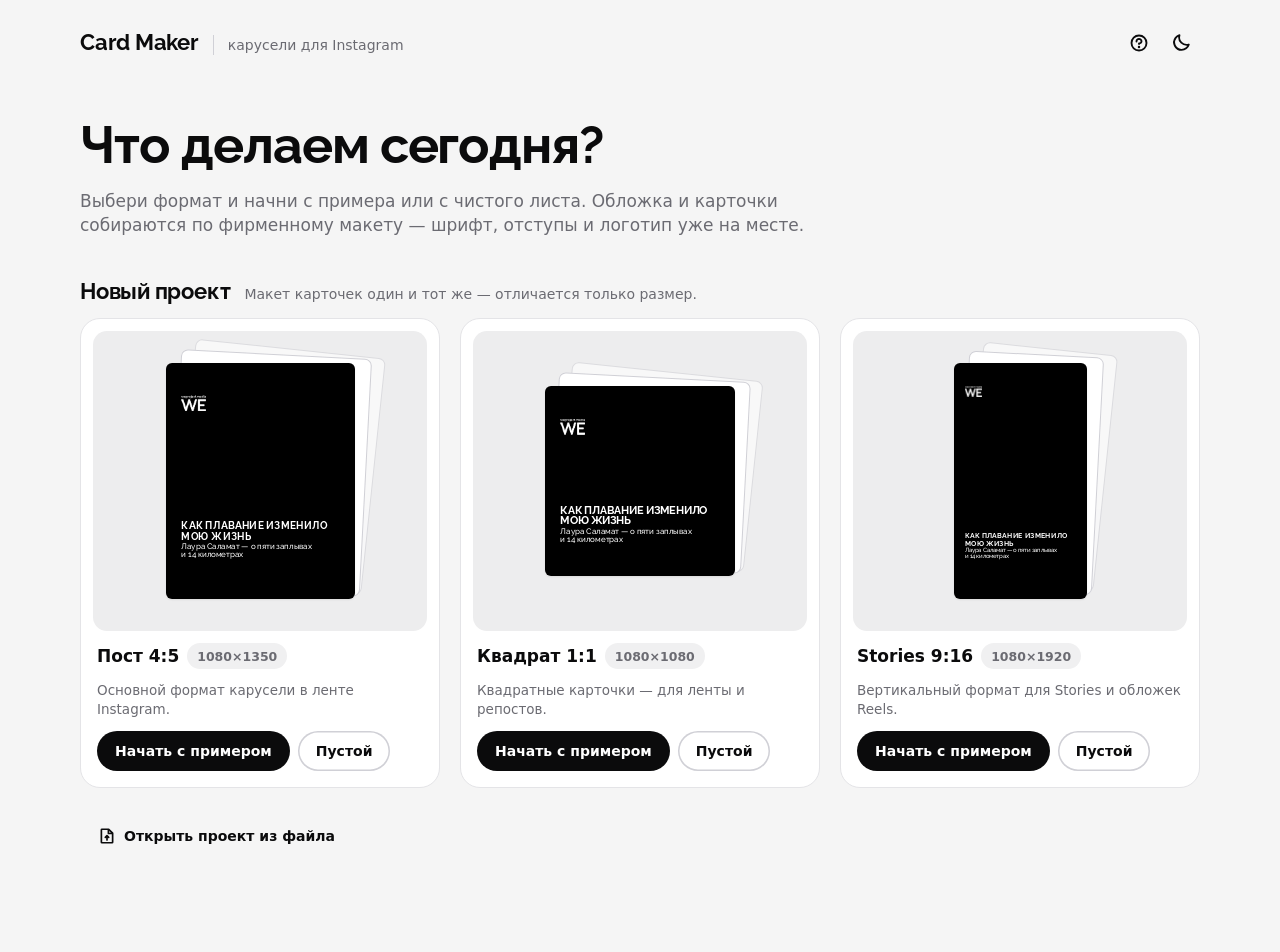
==== commit 5a14fecc: "Новый интерфейс по образцу edubridge: черновики, редактор слайдов, «Весь текст» - Стартовый экран: ч" ====
--- a/index.html
+++ b/index.html
@@ -2,10 +2,11 @@
 <html lang="ru">
 <head>
 <meta charset="utf-8">
-<meta name="viewport" content="width=device-width, initial-scale=1">
+<meta name="viewport" content="width=device-width, initial-scale=1, viewport-fit=cover">
 <title>Card Maker</title>
 <link rel="manifest" href="manifest.webmanifest">
-<meta name="theme-color" content="#0dac67">
+<meta name="theme-color" content="#ffffff" media="(prefers-color-scheme: light)">
+<meta name="theme-color" content="#0b0b0c" media="(prefers-color-scheme: dark)">
 <link rel="icon" href="[data-uri]">
 <link rel="apple-touch-icon" href="[data-uri]">
 <meta name="apple-mobile-web-app-capable" content="yes">
@@ -22,1243 +23,823 @@
 @font-face{font-family:'CardFont';font-weight:700;font-style:normal;font-display:block;src:url([data-uri]) format('truetype')}
 @font-face{font-family:'CardFont';font-weight:500;font-style:normal;font-display:block;src:url([data-uri]